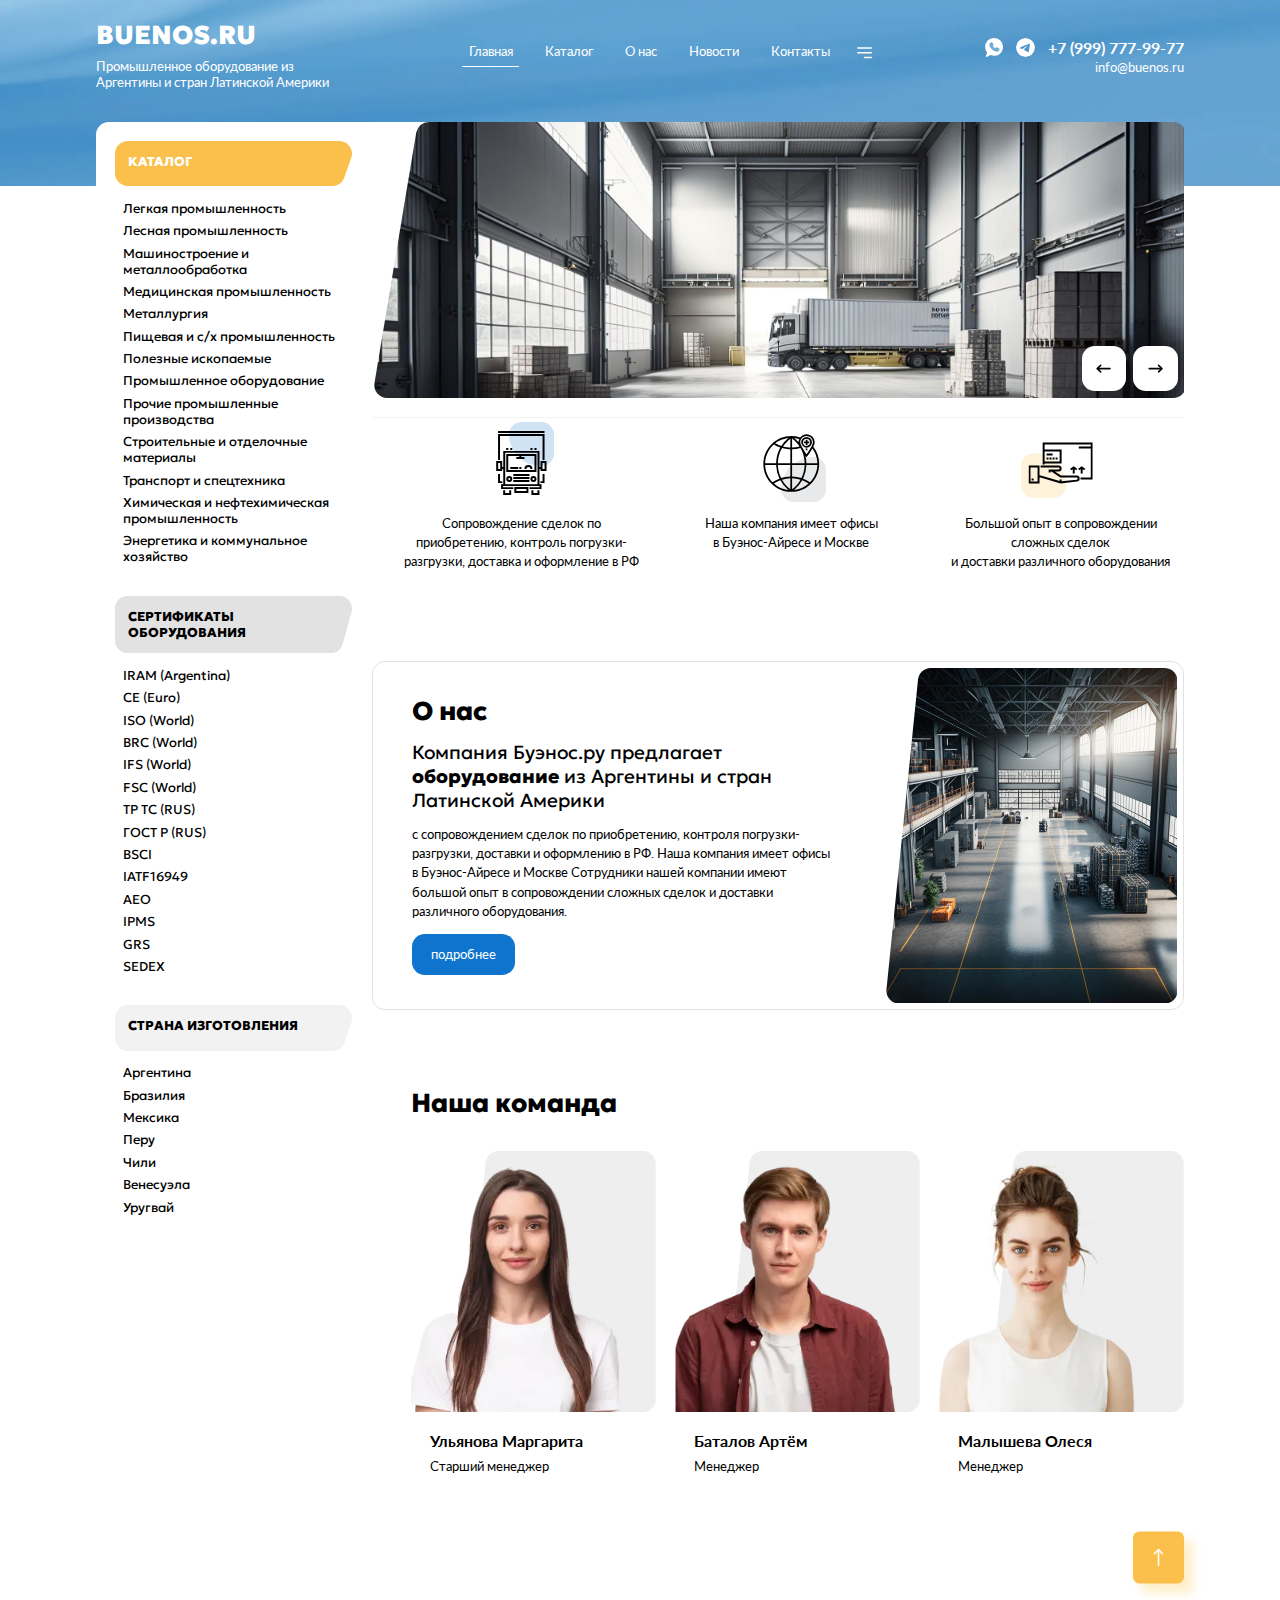
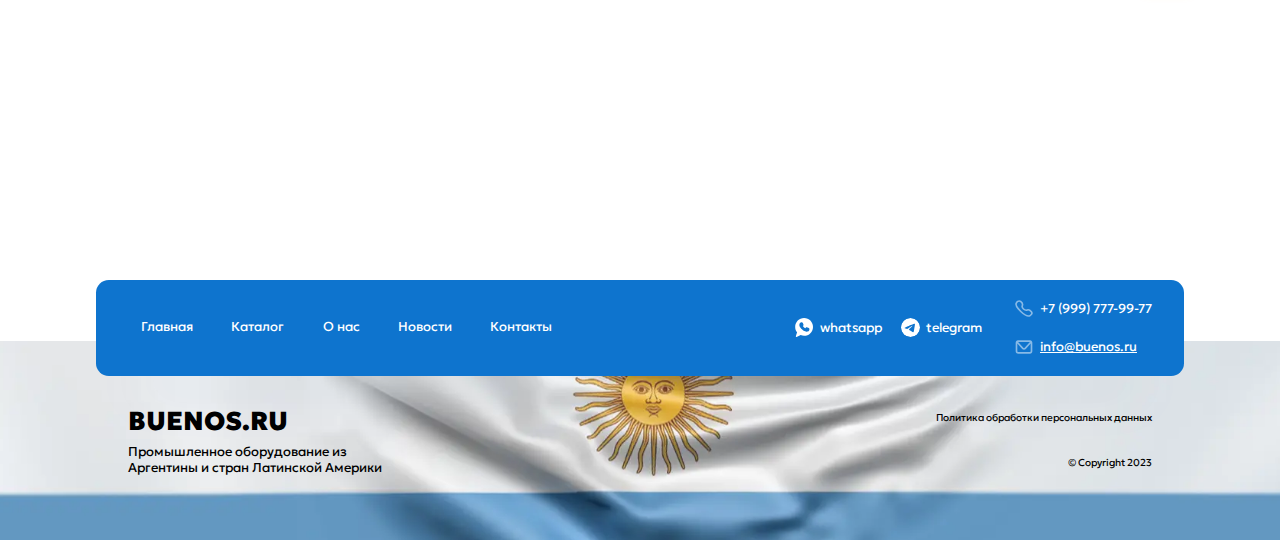
==== index.html @ e22c7f98 "first commit" ====
<!DOCTYPE html> <html lang="ru">

<head>
    <meta charset="UTF-8">
    <meta name="viewport" content="width=device-width, initial-scale=1.0">
    <meta name="description" content="">
    <meta name="keywords" content="">
    <link rel="stylesheet" href="css/libs.min.css">
    <link rel="stylesheet" href="css/style.min.css">
    <script src="https://api-maps.yandex.ru/2.1/?lang=ru_RU&amp;apikey=9133eb49-3a97-4b2d-90be-6b80a97a5036" type="text/javascript"></script>
    <title>Главная</title>
</head>


<body class="m-page">
    <div class="wrapper">
        <header class="header">
            <div class="container">
    <div class="header__inner">
        <div class="header__left">
            <a href="" class="header__logo font2 text32">
                buenos.ru
            </a>
            <div class="header__desc text16">
                Промышленное оборудование из Аргентины и стран Латинской Америки
            </div>
        </div>
        <div class="header__middle">
            <nav class="nav">
    <a href="" class="nav__link _active">Главная</a>
    <a href="" class="nav__link">Каталог</a>
    <a href="" class="nav__link">О нас</a>
    <a href="" class="nav__link">Новости</a>
    <a href="" class="nav__link">Контакты</a>
</nav>

            <button class="burger">
                <svg width="39" height="38" viewBox="0 0 39 38" fill="none" xmlns="http://www.w3.org/2000/svg">
                    <path d="M19.5001 27H27.9001M11.1001 21H27.9001M11.1001 15H27.9001" stroke="white" stroke-width="2" stroke-linecap="round" stroke-linejoin="round"/>
                </svg>
            </button>
        </div>
        <div class="header__right">
            <div class="header-social">
                <a href="" class="header-social__item">
                    <img src="img/whatsapp2.svg" alt="">
                </a>
                <a href="" class="header-social__item">
                    <img src="img/tg.svg" alt="">
                </a>
            </div>
            <div class="header-contacts">
                <a href="tel:+79997779977" class="text20 bold-text">
                    +7 (999) 777-99-77
                </a>
                <a href="mailto:info@buenos.ru" class="text16 lh150">
                    info@buenos.ru
                </a>
            </div>
        </div>
    </div>
</div>

        </header>

        <div class="header-menu">
            <div class="header-menu__wrap">
    <button class="header-menu__close _close-menu">
        <img src="img/close.svg" alt="">
    </button>
    <div class="header-menu__scroll">
        <nav class="nav">
    <a href="" class="nav__link _active">Главная</a>
    <a href="" class="nav__link">Каталог</a>
    <a href="" class="nav__link">О нас</a>
    <a href="" class="nav__link">Новости</a>
    <a href="" class="nav__link">Контакты</a>
</nav>

        <div class="menu font2">
    <div class="menu-group">
        <div class="menu-group__top">
            <span class="text16">Каталог</span>
            <img src="img/rect.svg" alt="">
        </div>
        <div class="menu-group__links">
            <a href="" class="menu-group__link">Легкая промышленность</a>
            <a href="" class="menu-group__link">Лесная промышленность</a>
            <a href="" class="menu-group__link">Машиностроение и металлообработка</a>
            <a href="" class="menu-group__link">Медицинская промышленность</a>
            <a href="" class="menu-group__link">Металлургия</a>
            <a href="" class="menu-group__link">Пищевая и с/х промышленность</a>
            <a href="" class="menu-group__link">Полезные ископаемые</a>
            <a href="" class="menu-group__link">Промышленное оборудование</a>
            <a href="" class="menu-group__link">Прочие промышленные производства</a>
            <a href="" class="menu-group__link">Строительные и отделочные материалы</a>
            <a href="" class="menu-group__link">Транспорт и спецтехника</a>
            <a href="" class="menu-group__link">Химическая и нефтехимическая промышленность</a>
            <a href="" class="menu-group__link">Энергетика и коммунальное хозяйство</a>
        </div>
    </div>
    <div class="menu-group">
        <div class="menu-group__top _gray">
            <span class="text16">Сертификаты оборудования</span>
            <img src="img/rect2.svg" alt="">
        </div>
        <div class="menu-group__links">
            <a href="" class="menu-group__link">IRAM (Argentina)</a>
            <a href="" class="menu-group__link">СЕ (Euro)</a>
            <a href="" class="menu-group__link">ISO (World)</a>
            <a href="" class="menu-group__link">BRC (World)</a>
            <a href="" class="menu-group__link">IFS (World)</a>
            <a href="" class="menu-group__link">FSC (World)</a>
            <a href="" class="menu-group__link">ТР ТС (RUS)</a>
            <a href="" class="menu-group__link">ГОСТ Р (RUS)</a>
            <a href="" class="menu-group__link">BSCI</a>
            <a href="" class="menu-group__link">IATF16949</a>
            <a href="" class="menu-group__link">AEO</a>
            <a href="" class="menu-group__link">IPMS</a>
            <a href="" class="menu-group__link">GRS</a>
            <a href="" class="menu-group__link">SEDEX</a>
        </div>
    </div>
    <div class="menu-group">
        <div class="menu-group__top _gray">
            <span class="text16">Страна изготовления</span>
            <img src="img/rect3.svg" alt="">
        </div>
        <div class="menu-group__links">
            <a href="" class="menu-group__link">Аргентина</a>
            <a href="" class="menu-group__link">Бразилия</a>
            <a href="" class="menu-group__link">Мексика</a>
            <a href="" class="menu-group__link">Перу</a>
            <a href="" class="menu-group__link">Чили</a>
            <a href="" class="menu-group__link">Венесуэла</a>
            <a href="" class="menu-group__link">Уругвай</a>
        </div>
    </div>
</div>

        <div class="menu-contacts">
            <a href="tel:+79997779977" class="text20 bold-text">
                +7 (999) 777-99-77
            </a>
            <div class="header-social">
                <a href="" class="header-social__item">
                    <img src="img/whatsapp3.svg" alt="">
                </a>
                <a href="" class="header-social__item">
                    <img src="img/tg2.svg" alt="">
                </a>
            </div>
            <a href="mailto:info@buenos.ru" class="text16 lh150 primary-text">
                info@buenos.ru
            </a>
        </div>
    </div>
</div>
<div class="header-menu__bg _close-menu"></div>

        </div>
        <main class="content">

            <section class="catalog">
                <div class="container">
                    <div class="catalog__inner">
                        <div class="catalog__sidebar">
                            <div class="menu font2">
    <div class="menu-group">
        <div class="menu-group__top">
            <span class="text16">Каталог</span>
            <img src="img/rect.svg" alt="">
        </div>
        <div class="menu-group__links">
            <a href="" class="menu-group__link">Легкая промышленность</a>
            <a href="" class="menu-group__link">Лесная промышленность</a>
            <a href="" class="menu-group__link">Машиностроение и металлообработка</a>
            <a href="" class="menu-group__link">Медицинская промышленность</a>
            <a href="" class="menu-group__link">Металлургия</a>
            <a href="" class="menu-group__link">Пищевая и с/х промышленность</a>
            <a href="" class="menu-group__link">Полезные ископаемые</a>
            <a href="" class="menu-group__link">Промышленное оборудование</a>
            <a href="" class="menu-group__link">Прочие промышленные производства</a>
            <a href="" class="menu-group__link">Строительные и отделочные материалы</a>
            <a href="" class="menu-group__link">Транспорт и спецтехника</a>
            <a href="" class="menu-group__link">Химическая и нефтехимическая промышленность</a>
            <a href="" class="menu-group__link">Энергетика и коммунальное хозяйство</a>
        </div>
    </div>
    <div class="menu-group">
        <div class="menu-group__top _gray">
            <span class="text16">Сертификаты оборудования</span>
            <img src="img/rect2.svg" alt="">
        </div>
        <div class="menu-group__links">
            <a href="" class="menu-group__link">IRAM (Argentina)</a>
            <a href="" class="menu-group__link">СЕ (Euro)</a>
            <a href="" class="menu-group__link">ISO (World)</a>
            <a href="" class="menu-group__link">BRC (World)</a>
            <a href="" class="menu-group__link">IFS (World)</a>
            <a href="" class="menu-group__link">FSC (World)</a>
            <a href="" class="menu-group__link">ТР ТС (RUS)</a>
            <a href="" class="menu-group__link">ГОСТ Р (RUS)</a>
            <a href="" class="menu-group__link">BSCI</a>
            <a href="" class="menu-group__link">IATF16949</a>
            <a href="" class="menu-group__link">AEO</a>
            <a href="" class="menu-group__link">IPMS</a>
            <a href="" class="menu-group__link">GRS</a>
            <a href="" class="menu-group__link">SEDEX</a>
        </div>
    </div>
    <div class="menu-group">
        <div class="menu-group__top _gray">
            <span class="text16">Страна изготовления</span>
            <img src="img/rect3.svg" alt="">
        </div>
        <div class="menu-group__links">
            <a href="" class="menu-group__link">Аргентина</a>
            <a href="" class="menu-group__link">Бразилия</a>
            <a href="" class="menu-group__link">Мексика</a>
            <a href="" class="menu-group__link">Перу</a>
            <a href="" class="menu-group__link">Чили</a>
            <a href="" class="menu-group__link">Венесуэла</a>
            <a href="" class="menu-group__link">Уругвай</a>
        </div>
    </div>
</div>

                        </div>
                        <div class="catalog__content">
                            <div class="main-slider">
                                <div class="swiper-container">
                                    <div class="swiper-wrapper">
                                        <div class="swiper-slide">
                                            <div class="main-slider__img">
                                                <img src="img/main.png" alt="">
                                            </div>
                                        </div>
                                        <div class="swiper-slide">
                                            <div class="main-slider__img">
                                                <img src="img/main.webp" alt="">
                                            </div>
                                        </div>
                                        <div class="swiper-slide">
                                            <div class="main-slider__img">
                                                <img src="img/main.webp" alt="">
                                            </div>
                                        </div>
                                    </div>
                                </div>
                                <div class="swiper-nav">
                                    <div class="swiper-button swiper-button-prev">
                                        <svg width="24" height="24" viewBox="0 0 24 24" fill="none" xmlns="http://www.w3.org/2000/svg">
                                            <path d="M8.29468 7.99997L3.99994 12L8.29468 16" stroke="black" stroke-width="2" stroke-linecap="round" stroke-linejoin="round"/>
                                            <path d="M20 11.9999H5.93684" stroke="black" stroke-width="2" stroke-linecap="round" stroke-linejoin="round"/>
                                        </svg>
                                    </div>
                                    <div class="swiper-button swiper-button-next">
                                        <svg width="24" height="24" viewBox="0 0 24 24" fill="none" xmlns="http://www.w3.org/2000/svg">
                                            <path d="M15.7053 7.99997L20.0001 12L15.7053 16" stroke="black" stroke-width="2" stroke-linecap="round" stroke-linejoin="round"/>
                                            <path d="M4 11.9999H18.0632" stroke="black" stroke-width="2" stroke-linecap="round" stroke-linejoin="round"/>
                                        </svg>
                                    </div>
                                </div>
                            </div>

                            <div class="advantages">
                                <div class="advantage-card">
    <div class="advantage-card__img">
        <img src="img/advantage-icon.svg" alt="">
        <div class="advantage-card__decor "></div>
    </div>
    <div class="advantage-card__text text16">
        Сопровождение сделок по приобретению, контроль погрузки-разгрузки, доставка и оформление в РФ
    </div>
</div>

                                <div class="advantage-card">
    <div class="advantage-card__img">
        <img src="img/advantage-icon2.svg" alt="">
        <div class="advantage-card__decor _gray"></div>
    </div>
    <div class="advantage-card__text text16">
        Наша компания имеет офисы <br> в Буэнос-Айресе и Москве
    </div>
</div>

                                <div class="advantage-card">
    <div class="advantage-card__img">
        <img src="img/advantage-icon3.svg" alt="">
        <div class="advantage-card__decor _yellow"></div>
    </div>
    <div class="advantage-card__text text16">
        Большой опыт в сопровождении сложных сделок <br> и доставки различного оборудования
    </div>
</div>

                            </div>

                            <div class="about">
                                <div class="about__content">
                                    <div class="about__info">
                                        <div class="text32 extra-bold-text font2">
                                            О нас
                                        </div>
                                        <div class="text24 font2">
                                            Компания Буэнос.ру предлагает <span class="extra-bold-text">оборудование</span> из Аргентины и стран Латинской Америки
                                        </div>
                                        <div class="text16 lh150">
                                            с сопровождением сделок по приобретению, контроля
                                            погрузки-разгрузки, доставки и оформлению в РФ. Наша компания имеет офисы в Буэнос-Айресе и Москве Сотрудники нашей компании имеют большой опыт в сопровождении сложных сделок и доставки различного оборудования.
                                        </div>
                                        <div class="about__nav">
                                            <a href="" class="about__btn m-btn m-btn-primary">
                                                <span>подробнее</span>
                                            </a>
                                        </div>
                                    </div>
                                </div>
                                <div class="about__img">
                                    <img src="img/about.png" alt="">
                                </div>
                            </div>

                            <div class="team">
                                <div class="text32 extra-bold-text font2">
                                    Наша команда
                                </div>
                                <div class="team__grid">
                                    <div class="team-card">
    <div class="team-card__top">
        <div class="team-card__img">
            <img src="img/team.webp" alt="">
        </div>
        <img src="img/rect4.svg" alt="" class="team-card__rect _view1">
        <img src="img/rect5.svg" alt="" class="team-card__rect _view2">
        <img src="img/rect6.svg" alt="" class="team-card__rect _view3">
    </div>
    <div class="team-card__content">
        <div class="text20 bold-text">Ульянова Маргарита</div>
        <div class="text16 dark-text">Старший менеджер</div>
    </div>
</div>

                                    <div class="team-card">
    <div class="team-card__top">
        <div class="team-card__img">
            <img src="img/team2.webp" alt="">
        </div>
        <img src="img/rect4.svg" alt="" class="team-card__rect _view1">
        <img src="img/rect5.svg" alt="" class="team-card__rect _view2">
        <img src="img/rect6.svg" alt="" class="team-card__rect _view3">
    </div>
    <div class="team-card__content">
        <div class="text20 bold-text">Баталов Артём</div>
        <div class="text16 dark-text">Менеджер</div>
    </div>
</div>

                                    <div class="team-card">
    <div class="team-card__top">
        <div class="team-card__img">
            <img src="img/team3.webp" alt="">
        </div>
        <img src="img/rect4.svg" alt="" class="team-card__rect _view1">
        <img src="img/rect5.svg" alt="" class="team-card__rect _view2">
        <img src="img/rect6.svg" alt="" class="team-card__rect _view3">
    </div>
    <div class="team-card__content">
        <div class="text20 bold-text">Малышева Олеся</div>
        <div class="text16 dark-text">Менеджер</div>
    </div>
</div>

                                </div>
                            </div>
                        </div>
                    </div>
                </div>
            </section>

        </main>
        <footer class="footer">
            <div id="map" class="map"></div>
<script type="text/javascript">
    ymaps.ready(init);
    let coord = [55.755829, 37.617627]
    let mapPoints = [
        {
            cords: [55.755829, 37.617627]
        },
        {
            cords: [56.263027, 34.334310]
        },
    ]



    function init() {
        let myMap = new ymaps.Map("map", {
            center: coord,
            zoom: 6,
            controls: []
        });

        // myMap.behaviors.disable('scrollZoom');


        mapPoints.forEach(el => {
            let placeMark = new ymaps.Placemark(el.cords, {},
                {
                    iconLayout: 'default#image',
                    iconImageHref: "img/mark.svg",
                    iconImageSize: [32, 40],
                }
            );
            myMap.geoObjects.add(placeMark);
        })





    }
</script>
<div class="footer-bottom">
    <div class="container">
        <div class="footer__inner font2">
            <div class="footer-nav">
                <div class="footer-nav__links">
                    <a href="" class="footer-nav__link">Главная</a>
                    <a href="" class="footer-nav__link">Каталог</a>
                    <a href="" class="footer-nav__link">О нас</a>
                    <a href="" class="footer-nav__link">Новости</a>
                    <a href="" class="footer-nav__link">Контакты</a>
                </div>
                <div class="footer-nav__right">
                    <div class="social">
                        <a href="" class="social__item">
                            <img src="img/whatsapp.svg" alt="">
                            <span>whatsapp</span>
                        </a>
                        <a href="" class="social__item">
                            <img src="img/tg.svg" alt="">
                            <span>telegram</span>
                        </a>
                    </div>
                    <div class="contacts">
                        <a href="tel:+79997779977" class="contacts__item">
                            <img src="img/phone.svg" alt="">
                            <span>+7 (999) 777-99-77</span>
                        </a>
                        <a href="mailto:info@buenos.ru" class="contacts__item">
                            <img src="img/mail.svg" alt="">
                            <span class="underline-text">info@buenos.ru</span>
                        </a>
                    </div>
                </div>
            </div>
            <button class="scroll-top">
                <img src="img/arrow-top.svg" alt="">
            </button>

            <div class="footer__left">
                <a href="" class="footer__logo font2 text32">
                    buenos.ru
                </a>
                <div class="footer__desc text16 dark-text">
                    Промышленное оборудование из Аргентины и стран Латинской Америки
                </div>
            </div>
            <div class="footer__right dark-text">
                <a href="" class="text12">Политика обработки персональных данных</a>
                <div class="footer__c text12">© Copyright 2023</div>
            </div>
        </div>
    </div>
</div>

        </footer>
    </div>

    <script src="js/libs.min.js"></script>
<script src="js/main.min.js"></script>

</body>

</html>
---- css/libs.min.css ----
@font-face{font-family:'swiper-icons';src:url("data:application/font-woff;charset=utf-8;base64, [base64]//wADZ2x5ZgAAAywAAADMAAAD2MHtryVoZWFkAAABbAAAADAAAAA2E2+eoWhoZWEAAAGcAAAAHwAAACQC9gDzaG10eAAAAigAAAAZAAAArgJkABFsb2NhAAAC0AAAAFoAAABaFQAUGG1heHAAAAG8AAAAHwAAACAAcABAbmFtZQAAA/gAAAE5AAACXvFdBwlwb3N0AAAFNAAAAGIAAACE5s74hXjaY2BkYGAAYpf5Hu/j+W2+MnAzMYDAzaX6QjD6/4//Bxj5GA8AuRwMYGkAPywL13jaY2BkYGA88P8Agx4j+/8fQDYfA1AEBWgDAIB2BOoAeNpjYGRgYNBh4GdgYgABEMnIABJzYNADCQAACWgAsQB42mNgYfzCOIGBlYGB0YcxjYGBwR1Kf2WQZGhhYGBiYGVmgAFGBiQQkOaawtDAoMBQxXjg/wEGPcYDDA4wNUA2CCgwsAAAO4EL6gAAeNpj2M0gyAACqxgGNWBkZ2D4/wMA+xkDdgAAAHjaY2BgYGaAYBkGRgYQiAHyGMF8FgYHIM3DwMHABGQrMOgyWDLEM1T9/w8UBfEMgLzE////P/5//f/V/xv+r4eaAAeMbAxwIUYmIMHEgKYAYjUcsDAwsLKxc3BycfPw8jEQA/[base64]/uznmfPFBNODM2K7MTQ45YEAZqGP81AmGGcF3iPqOop0r1SPTaTbVkfUe4HXj97wYE+yNwWYxwWu4v1ugWHgo3S1XdZEVqWM7ET0cfnLGxWfkgR42o2PvWrDMBSFj/IHLaF0zKjRgdiVMwScNRAoWUoH78Y2icB/yIY09An6AH2Bdu/UB+yxopYshQiEvnvu0dURgDt8QeC8PDw7Fpji3fEA4z/PEJ6YOB5hKh4dj3EvXhxPqH/SKUY3rJ7srZ4FZnh1PMAtPhwP6fl2PMJMPDgeQ4rY8YT6Gzao0eAEA409DuggmTnFnOcSCiEiLMgxCiTI6Cq5DZUd3Qmp10vO0LaLTd2cjN4fOumlc7lUYbSQcZFkutRG7g6JKZKy0RmdLY680CDnEJ+UMkpFFe1RN7nxdVpXrC4aTtnaurOnYercZg2YVmLN/d/gczfEimrE/fs/bOuq29Zmn8tloORaXgZgGa78yO9/cnXm2BpaGvq25Dv9S4E9+5SIc9PqupJKhYFSSl47+Qcr1mYNAAAAeNptw0cKwkAAAMDZJA8Q7OUJvkLsPfZ6zFVERPy8qHh2YER+3i/BP83vIBLLySsoKimrqKqpa2hp6+jq6RsYGhmbmJqZSy0sraxtbO3sHRydnEMU4uR6yx7JJXveP7WrDycAAAAAAAH//wACeNpjYGRgYOABYhkgZgJCZgZNBkYGLQZtIJsFLMYAAAw3ALgAeNolizEKgDAQBCchRbC2sFER0YD6qVQiBCv/H9ezGI6Z5XBAw8CBK/m5iQQVauVbXLnOrMZv2oLdKFa8Pjuru2hJzGabmOSLzNMzvutpB3N42mNgZGBg4GKQYzBhYMxJLMlj4GBgAYow/P/PAJJhLM6sSoWKfWCAAwDAjgbRAAB42mNgYGBkAIIbCZo5IPrmUn0hGA0AO8EFTQAA");font-weight:400;font-style:normal}:root{--swiper-theme-color: #007aff}.swiper{margin-left:auto;margin-right:auto;position:relative;overflow:hidden;list-style:none;padding:0;z-index:1}.swiper-vertical>.swiper-wrapper{flex-direction:column}.swiper-wrapper{position:relative;width:100%;height:100%;z-index:1;display:flex;transition-property:transform;box-sizing:content-box}.swiper-android .swiper-slide,.swiper-wrapper{transform:translate3d(0px, 0, 0)}.swiper-pointer-events{touch-action:pan-y}.swiper-pointer-events.swiper-vertical{touch-action:pan-x}.swiper-slide{flex-shrink:0;width:100%;height:100%;position:relative;transition-property:transform}.swiper-slide-invisible-blank{visibility:hidden}.swiper-autoheight,.swiper-autoheight .swiper-slide{height:auto}.swiper-autoheight .swiper-wrapper{align-items:flex-start;transition-property:transform, height}.swiper-backface-hidden .swiper-slide{transform:translateZ(0);-webkit-backface-visibility:hidden;backface-visibility:hidden}.swiper-3d,.swiper-3d.swiper-css-mode .swiper-wrapper{perspective:1200px}.swiper-3d .swiper-wrapper,.swiper-3d .swiper-slide,.swiper-3d .swiper-slide-shadow,.swiper-3d .swiper-slide-shadow-left,.swiper-3d .swiper-slide-shadow-right,.swiper-3d .swiper-slide-shadow-top,.swiper-3d .swiper-slide-shadow-bottom,.swiper-3d .swiper-cube-shadow{transform-style:preserve-3d}.swiper-3d .swiper-slide-shadow,.swiper-3d .swiper-slide-shadow-left,.swiper-3d .swiper-slide-shadow-right,.swiper-3d .swiper-slide-shadow-top,.swiper-3d .swiper-slide-shadow-bottom{position:absolute;left:0;top:0;width:100%;height:100%;pointer-events:none;z-index:10}.swiper-3d .swiper-slide-shadow{background:rgba(0,0,0,0.15)}.swiper-3d .swiper-slide-shadow-left{background-image:linear-gradient(to left, rgba(0,0,0,0.5), rgba(0,0,0,0))}.swiper-3d .swiper-slide-shadow-right{background-image:linear-gradient(to right, rgba(0,0,0,0.5), rgba(0,0,0,0))}.swiper-3d .swiper-slide-shadow-top{background-image:linear-gradient(to top, rgba(0,0,0,0.5), rgba(0,0,0,0))}.swiper-3d .swiper-slide-shadow-bottom{background-image:linear-gradient(to bottom, rgba(0,0,0,0.5), rgba(0,0,0,0))}.swiper-css-mode>.swiper-wrapper{overflow:auto;scrollbar-width:none;-ms-overflow-style:none}.swiper-css-mode>.swiper-wrapper::-webkit-scrollbar{display:none}.swiper-css-mode>.swiper-wrapper>.swiper-slide{scroll-snap-align:start start}.swiper-horizontal.swiper-css-mode>.swiper-wrapper{scroll-snap-type:x mandatory}.swiper-vertical.swiper-css-mode>.swiper-wrapper{scroll-snap-type:y mandatory}.swiper-centered>.swiper-wrapper::before{content:'';flex-shrink:0;order:9999}.swiper-centered.swiper-horizontal>.swiper-wrapper>.swiper-slide:first-child{margin-inline-start:var(--swiper-centered-offset-before)}.swiper-centered.swiper-horizontal>.swiper-wrapper::before{height:100%;min-height:1px;width:var(--swiper-centered-offset-after)}.swiper-centered.swiper-vertical>.swiper-wrapper>.swiper-slide:first-child{margin-block-start:var(--swiper-centered-offset-before)}.swiper-centered.swiper-vertical>.swiper-wrapper::before{width:100%;min-width:1px;height:var(--swiper-centered-offset-after)}.swiper-centered>.swiper-wrapper>.swiper-slide{scroll-snap-align:center center}.swiper-virtual .swiper-slide{-webkit-backface-visibility:hidden;transform:translateZ(0)}.swiper-virtual.swiper-css-mode .swiper-wrapper::after{content:'';position:absolute;left:0;top:0;pointer-events:none}.swiper-virtual.swiper-css-mode.swiper-horizontal .swiper-wrapper::after{height:1px;width:var(--swiper-virtual-size)}.swiper-virtual.swiper-css-mode.swiper-vertical .swiper-wrapper::after{width:1px;height:var(--swiper-virtual-size)}:root{--swiper-navigation-size: 44px}.swiper-button-prev,.swiper-button-next{position:absolute;top:50%;width:calc(var(--swiper-navigation-size) / 44 * 27);height:var(--swiper-navigation-size);margin-top:calc(0px - (var(--swiper-navigation-size) / 2));z-index:10;cursor:pointer;display:flex;align-items:center;justify-content:center;color:var(--swiper-navigation-color, var(--swiper-theme-color))}.swiper-button-prev.swiper-button-disabled,.swiper-button-next.swiper-button-disabled{opacity:0.35;cursor:auto;pointer-events:none}.swiper-button-prev:after,.swiper-button-next:after{font-family:swiper-icons;font-size:var(--swiper-navigation-size);text-transform:none !important;letter-spacing:0;text-transform:none;font-variant:initial;line-height:1}.swiper-button-prev,.swiper-rtl .swiper-button-next{left:10px;right:auto}.swiper-button-prev:after,.swiper-rtl .swiper-button-next:after{content:'prev'}.swiper-button-next,.swiper-rtl .swiper-button-prev{right:10px;left:auto}.swiper-button-next:after,.swiper-rtl .swiper-button-prev:after{content:'next'}.swiper-button-lock{display:none}.swiper-pagination{position:absolute;text-align:center;transition:300ms opacity;transform:translate3d(0, 0, 0);z-index:10}.swiper-pagination.swiper-pagination-hidden{opacity:0}.swiper-pagination-fraction,.swiper-pagination-custom,.swiper-horizontal>.swiper-pagination-bullets,.swiper-pagination-bullets.swiper-pagination-horizontal{bottom:10px;left:0;width:100%}.swiper-pagination-bullets-dynamic{overflow:hidden;font-size:0}.swiper-pagination-bullets-dynamic .swiper-pagination-bullet{transform:scale(0.33);position:relative}.swiper-pagination-bullets-dynamic .swiper-pagination-bullet-active{transform:scale(1)}.swiper-pagination-bullets-dynamic .swiper-pagination-bullet-active-main{transform:scale(1)}.swiper-pagination-bullets-dynamic .swiper-pagination-bullet-active-prev{transform:scale(0.66)}.swiper-pagination-bullets-dynamic .swiper-pagination-bullet-active-prev-prev{transform:scale(0.33)}.swiper-pagination-bullets-dynamic .swiper-pagination-bullet-active-next{transform:scale(0.66)}.swiper-pagination-bullets-dynamic .swiper-pagination-bullet-active-next-next{transform:scale(0.33)}.swiper-pagination-bullet{width:var(--swiper-pagination-bullet-width, var(--swiper-pagination-bullet-size, 8px));height:var(--swiper-pagination-bullet-height, var(--swiper-pagination-bullet-size, 8px));display:inline-block;border-radius:50%;background:var(--swiper-pagination-bullet-inactive-color, #000);opacity:var(--swiper-pagination-bullet-inactive-opacity, 0.2)}button.swiper-pagination-bullet{border:none;margin:0;padding:0;box-shadow:none;-webkit-appearance:none;appearance:none}.swiper-pagination-clickable .swiper-pagination-bullet{cursor:pointer}.swiper-pagination-bullet:only-child{display:none !important}.swiper-pagination-bullet-active{opacity:var(--swiper-pagination-bullet-opacity, 1);background:var(--swiper-pagination-color, var(--swiper-theme-color))}.swiper-vertical>.swiper-pagination-bullets,.swiper-pagination-vertical.swiper-pagination-bullets{right:10px;top:50%;transform:translate3d(0px, -50%, 0)}.swiper-vertical>.swiper-pagination-bullets .swiper-pagination-bullet,.swiper-pagination-vertical.swiper-pagination-bullets .swiper-pagination-bullet{margin:var(--swiper-pagination-bullet-vertical-gap, 6px) 0;display:block}.swiper-vertical>.swiper-pagination-bullets.swiper-pagination-bullets-dynamic,.swiper-pagination-vertical.swiper-pagination-bullets.swiper-pagination-bullets-dynamic{top:50%;transform:translateY(-50%);width:8px}.swiper-vertical>.swiper-pagination-bullets.swiper-pagination-bullets-dynamic .swiper-pagination-bullet,.swiper-pagination-vertical.swiper-pagination-bullets.swiper-pagination-bullets-dynamic .swiper-pagination-bullet{display:inline-block;transition:200ms transform, 200ms top}.swiper-horizontal>.swiper-pagination-bullets .swiper-pagination-bullet,.swiper-pagination-horizontal.swiper-pagination-bullets .swiper-pagination-bullet{margin:0 var(--swiper-pagination-bullet-horizontal-gap, 4px)}.swiper-horizontal>.swiper-pagination-bullets.swiper-pagination-bullets-dynamic,.swiper-pagination-horizontal.swiper-pagination-bullets.swiper-pagination-bullets-dynamic{left:50%;transform:translateX(-50%);white-space:nowrap}.swiper-horizontal>.swiper-pagination-bullets.swiper-pagination-bullets-dynamic .swiper-pagination-bullet,.swiper-pagination-horizontal.swiper-pagination-bullets.swiper-pagination-bullets-dynamic .swiper-pagination-bullet{transition:200ms transform, 200ms left}.swiper-horizontal.swiper-rtl>.swiper-pagination-bullets-dynamic .swiper-pagination-bullet{transition:200ms transform, 200ms right}.swiper-pagination-progressbar{background:rgba(0,0,0,0.25);position:absolute}.swiper-pagination-progressbar .swiper-pagination-progressbar-fill{background:var(--swiper-pagination-color, var(--swiper-theme-color));position:absolute;left:0;top:0;width:100%;height:100%;transform:scale(0);transform-origin:left top}.swiper-rtl .swiper-pagination-progressbar .swiper-pagination-progressbar-fill{transform-origin:right top}.swiper-horizontal>.swiper-pagination-progressbar,.swiper-pagination-progressbar.swiper-pagination-horizontal,.swiper-vertical>.swiper-pagination-progressbar.swiper-pagination-progressbar-opposite,.swiper-pagination-progressbar.swiper-pagination-vertical.swiper-pagination-progressbar-opposite{width:100%;height:4px;left:0;top:0}.swiper-vertical>.swiper-pagination-progressbar,.swiper-pagination-progressbar.swiper-pagination-vertical,.swiper-horizontal>.swiper-pagination-progressbar.swiper-pagination-progressbar-opposite,.swiper-pagination-progressbar.swiper-pagination-horizontal.swiper-pagination-progressbar-opposite{width:4px;height:100%;left:0;top:0}.swiper-pagination-lock{display:none}.swiper-scrollbar{border-radius:10px;position:relative;-ms-touch-action:none;background:rgba(0,0,0,0.1)}.swiper-horizontal>.swiper-scrollbar{position:absolute;left:1%;bottom:3px;z-index:50;height:5px;width:98%}.swiper-vertical>.swiper-scrollbar{position:absolute;right:3px;top:1%;z-index:50;width:5px;height:98%}.swiper-scrollbar-drag{height:100%;width:100%;position:relative;background:rgba(0,0,0,0.5);border-radius:10px;left:0;top:0}.swiper-scrollbar-cursor-drag{cursor:move}.swiper-scrollbar-lock{display:none}.swiper-zoom-container{width:100%;height:100%;display:flex;justify-content:center;align-items:center;text-align:center}.swiper-zoom-container>img,.swiper-zoom-container>svg,.swiper-zoom-container>canvas{max-width:100%;max-height:100%;object-fit:contain}.swiper-slide-zoomed{cursor:move}.swiper-lazy-preloader{width:42px;height:42px;position:absolute;left:50%;top:50%;margin-left:-21px;margin-top:-21px;z-index:10;transform-origin:50%;box-sizing:border-box;border:4px solid var(--swiper-preloader-color, var(--swiper-theme-color));border-radius:50%;border-top-color:transparent}.swiper-slide-visible .swiper-lazy-preloader{animation:swiper-preloader-spin 1s infinite linear}.swiper-lazy-preloader-white{--swiper-preloader-color: #fff}.swiper-lazy-preloader-black{--swiper-preloader-color: #000}@keyframes swiper-preloader-spin{0%{transform:rotate(0deg)}100%{transform:rotate(360deg)}}.swiper .swiper-notification{position:absolute;left:0;top:0;pointer-events:none;opacity:0;z-index:-1000}.swiper-free-mode>.swiper-wrapper{transition-timing-function:ease-out;margin:0 auto}.swiper-grid>.swiper-wrapper{flex-wrap:wrap}.swiper-grid-column>.swiper-wrapper{flex-wrap:wrap;flex-direction:column}.swiper-fade.swiper-free-mode .swiper-slide{transition-timing-function:ease-out}.swiper-fade .swiper-slide{pointer-events:none;transition-property:opacity}.swiper-fade .swiper-slide .swiper-slide{pointer-events:none}.swiper-fade .swiper-slide-active,.swiper-fade .swiper-slide-active .swiper-slide-active{pointer-events:auto}.swiper-cube{overflow:visible}.swiper-cube .swiper-slide{pointer-events:none;-webkit-backface-visibility:hidden;backface-visibility:hidden;z-index:1;visibility:hidden;transform-origin:0 0;width:100%;height:100%}.swiper-cube .swiper-slide .swiper-slide{pointer-events:none}.swiper-cube.swiper-rtl .swiper-slide{transform-origin:100% 0}.swiper-cube .swiper-slide-active,.swiper-cube .swiper-slide-active .swiper-slide-active{pointer-events:auto}.swiper-cube .swiper-slide-active,.swiper-cube .swiper-slide-next,.swiper-cube .swiper-slide-prev,.swiper-cube .swiper-slide-next+.swiper-slide{pointer-events:auto;visibility:visible}.swiper-cube .swiper-slide-shadow-top,.swiper-cube .swiper-slide-shadow-bottom,.swiper-cube .swiper-slide-shadow-left,.swiper-cube .swiper-slide-shadow-right{z-index:0;-webkit-backface-visibility:hidden;backface-visibility:hidden}.swiper-cube .swiper-cube-shadow{position:absolute;left:0;bottom:0px;width:100%;height:100%;opacity:0.6;z-index:0}.swiper-cube .swiper-cube-shadow:before{content:'';background:#000;position:absolute;left:0;top:0;bottom:0;right:0;filter:blur(50px)}.swiper-flip{overflow:visible}.swiper-flip .swiper-slide{pointer-events:none;-webkit-backface-visibility:hidden;backface-visibility:hidden;z-index:1}.swiper-flip .swiper-slide .swiper-slide{pointer-events:none}.swiper-flip .swiper-slide-active,.swiper-flip .swiper-slide-active .swiper-slide-active{pointer-events:auto}.swiper-flip .swiper-slide-shadow-top,.swiper-flip .swiper-slide-shadow-bottom,.swiper-flip .swiper-slide-shadow-left,.swiper-flip .swiper-slide-shadow-right{z-index:0;-webkit-backface-visibility:hidden;backface-visibility:hidden}.swiper-creative .swiper-slide{-webkit-backface-visibility:hidden;backface-visibility:hidden;overflow:hidden;transition-property:transform, opacity, height}.swiper-cards{overflow:visible}.swiper-cards .swiper-slide{transform-origin:center bottom;-webkit-backface-visibility:hidden;backface-visibility:hidden;overflow:hidden}

.carousel{position:relative;box-sizing:border-box}.carousel *,.carousel *:before,.carousel *:after{box-sizing:inherit}.carousel.is-draggable{cursor:move;cursor:grab}.carousel.is-dragging{cursor:move;cursor:grabbing}.carousel__viewport{position:relative;overflow:hidden;max-width:100%;max-height:100%}.carousel__track{display:flex}.carousel__slide{flex:0 0 auto;width:var(--carousel-slide-width, 60%);max-width:100%;padding:1rem;position:relative;overflow-x:hidden;overflow-y:auto;overscroll-behavior:contain}.has-dots{margin-bottom:calc(0.5rem + 22px)}.carousel__dots{margin:0 auto;padding:0;position:absolute;top:calc(100% + 0.5rem);left:0;right:0;display:flex;justify-content:center;list-style:none;user-select:none}.carousel__dots .carousel__dot{margin:0;padding:0;display:block;position:relative;width:22px;height:22px;cursor:pointer}.carousel__dots .carousel__dot:after{content:"";width:8px;height:8px;border-radius:50%;position:absolute;top:50%;left:50%;transform:translate(-50%, -50%);background-color:currentColor;opacity:.25;transition:opacity .15s ease-in-out}.carousel__dots .carousel__dot.is-selected:after{opacity:1}.carousel__button{width:var(--carousel-button-width, 48px);height:var(--carousel-button-height, 48px);padding:0;border:0;display:flex;justify-content:center;align-items:center;pointer-events:all;cursor:pointer;color:var(--carousel-button-color, currentColor);background:var(--carousel-button-bg, transparent);border-radius:var(--carousel-button-border-radius, 50%);box-shadow:var(--carousel-button-shadow, none);transition:opacity .15s ease}.carousel__button.is-prev,.carousel__button.is-next{position:absolute;top:50%;transform:translateY(-50%)}.carousel__button.is-prev{left:10px}.carousel__button.is-next{right:10px}.carousel__button[disabled]{cursor:default;opacity:.3}.carousel__button svg{width:var(--carousel-button-svg-width, 50%);height:var(--carousel-button-svg-height, 50%);fill:none;stroke:currentColor;stroke-width:var(--carousel-button-svg-stroke-width, 1.5);stroke-linejoin:bevel;stroke-linecap:round;filter:var(--carousel-button-svg-filter, none);pointer-events:none}html.with-fancybox{scroll-behavior:auto}body.compensate-for-scrollbar{overflow:hidden !important;touch-action:none}.fancybox__container{position:fixed;top:0;left:0;bottom:0;right:0;direction:ltr;margin:0;padding:env(safe-area-inset-top, 0px) env(safe-area-inset-right, 0px) env(safe-area-inset-bottom, 0px) env(safe-area-inset-left, 0px);box-sizing:border-box;display:flex;flex-direction:column;color:var(--fancybox-color, #fff);-webkit-tap-highlight-color:rgba(0,0,0,0);overflow:hidden;z-index:1050;outline:none;transform-origin:top left;--carousel-button-width: 48px;--carousel-button-height: 48px;--carousel-button-svg-width: 24px;--carousel-button-svg-height: 24px;--carousel-button-svg-stroke-width: 2.5;--carousel-button-svg-filter: drop-shadow(1px 1px 1px rgba(0, 0, 0, 0.4))}.fancybox__container *,.fancybox__container *::before,.fancybox__container *::after{box-sizing:inherit}.fancybox__container :focus{outline:none}body:not(.is-using-mouse) .fancybox__container :focus{box-shadow:0 0 0 1px #fff,0 0 0 2px var(--fancybox-accent-color, rgba(1,210,232,0.94))}@media all and (min-width: 1024px){.fancybox__container{--carousel-button-width:48px;--carousel-button-height:48px;--carousel-button-svg-width:27px;--carousel-button-svg-height:27px}}.fancybox__backdrop{position:absolute;top:0;right:0;bottom:0;left:0;z-index:-1;background:var(--fancybox-bg, rgba(24,24,27,0.92))}.fancybox__carousel{position:relative;flex:1 1 auto;min-height:0;height:100%;z-index:10}.fancybox__carousel.has-dots{margin-bottom:calc(0.5rem + 22px)}.fancybox__viewport{position:relative;width:100%;height:100%;overflow:visible;cursor:default}.fancybox__track{display:flex;height:100%}.fancybox__slide{flex:0 0 auto;width:100%;max-width:100%;margin:0;padding:48px 8px 8px 8px;position:relative;overscroll-behavior:contain;display:flex;flex-direction:column;outline:0;overflow:auto;--carousel-button-width: 36px;--carousel-button-height: 36px;--carousel-button-svg-width: 22px;--carousel-button-svg-height: 22px}.fancybox__slide::before,.fancybox__slide::after{content:"";flex:0 0 0;margin:auto}@media all and (min-width: 1024px){.fancybox__slide{padding:64px 100px}}.fancybox__content{margin:0 env(safe-area-inset-right, 0px) 0 env(safe-area-inset-left, 0px);padding:36px;color:var(--fancybox-content-color, #374151);background:var(--fancybox-content-bg, #fff);position:relative;align-self:center;display:flex;flex-direction:column;z-index:20}.fancybox__content :focus:not(.carousel__button.is-close){outline:thin dotted;box-shadow:none}.fancybox__caption{align-self:center;max-width:100%;margin:0;padding:1rem 0 0 0;line-height:1.375;color:var(--fancybox-color, currentColor);visibility:visible;cursor:auto;flex-shrink:0;overflow-wrap:anywhere}.is-loading .fancybox__caption{visibility:hidden}.fancybox__container>.carousel__dots{top:100%;color:var(--fancybox-color, #fff)}.fancybox__nav .carousel__button{z-index:40}.fancybox__nav .carousel__button.is-next{right:8px}@media all and (min-width: 1024px){.fancybox__nav .carousel__button.is-next{right:40px}}.fancybox__nav .carousel__button.is-prev{left:8px}@media all and (min-width: 1024px){.fancybox__nav .carousel__button.is-prev{left:40px}}.carousel__button.is-close{position:absolute;top:8px;right:8px;top:calc(env(safe-area-inset-top, 0px) + 8px);right:calc(env(safe-area-inset-right, 0px) + 8px);z-index:40}@media all and (min-width: 1024px){.carousel__button.is-close{right:40px}}.fancybox__content>.carousel__button.is-close{position:absolute;top:-40px;right:0;color:var(--fancybox-color, #fff)}.fancybox__no-click,.fancybox__no-click button{pointer-events:none}.fancybox__spinner{position:absolute;top:50%;left:50%;transform:translate(-50%, -50%);width:50px;height:50px;color:var(--fancybox-color, currentColor)}.fancybox__slide .fancybox__spinner{cursor:pointer;z-index:1053}.fancybox__spinner svg{animation:fancybox-rotate 2s linear infinite;transform-origin:center center;position:absolute;top:0;right:0;bottom:0;left:0;margin:auto;width:100%;height:100%}.fancybox__spinner svg circle{fill:none;stroke-width:2.75;stroke-miterlimit:10;stroke-dasharray:1,200;stroke-dashoffset:0;animation:fancybox-dash 1.5s ease-in-out infinite;stroke-linecap:round;stroke:currentColor}@keyframes fancybox-rotate{100%{transform:rotate(360deg)}}@keyframes fancybox-dash{0%{stroke-dasharray:1,200;stroke-dashoffset:0}50%{stroke-dasharray:89,200;stroke-dashoffset:-35px}100%{stroke-dasharray:89,200;stroke-dashoffset:-124px}}.fancybox__backdrop,.fancybox__caption,.fancybox__nav,.carousel__dots,.carousel__button.is-close{opacity:var(--fancybox-opacity, 1)}.fancybox__container.is-animated[aria-hidden=false] .fancybox__backdrop,.fancybox__container.is-animated[aria-hidden=false] .fancybox__caption,.fancybox__container.is-animated[aria-hidden=false] .fancybox__nav,.fancybox__container.is-animated[aria-hidden=false] .carousel__dots,.fancybox__container.is-animated[aria-hidden=false] .carousel__button.is-close{animation:.15s ease backwards fancybox-fadeIn}.fancybox__container.is-animated.is-closing .fancybox__backdrop,.fancybox__container.is-animated.is-closing .fancybox__caption,.fancybox__container.is-animated.is-closing .fancybox__nav,.fancybox__container.is-animated.is-closing .carousel__dots,.fancybox__container.is-animated.is-closing .carousel__button.is-close{animation:.15s ease both fancybox-fadeOut}.fancybox-fadeIn{animation:.15s ease both fancybox-fadeIn}.fancybox-fadeOut{animation:.1s ease both fancybox-fadeOut}.fancybox-zoomInUp{animation:.2s ease both fancybox-zoomInUp}.fancybox-zoomOutDown{animation:.15s ease both fancybox-zoomOutDown}.fancybox-throwOutUp{animation:.15s ease both fancybox-throwOutUp}.fancybox-throwOutDown{animation:.15s ease both fancybox-throwOutDown}@keyframes fancybox-fadeIn{from{opacity:0}to{opacity:1}}@keyframes fancybox-fadeOut{to{opacity:0}}@keyframes fancybox-zoomInUp{from{transform:scale(0.97) translate3d(0, 16px, 0);opacity:0}to{transform:scale(1) translate3d(0, 0, 0);opacity:1}}@keyframes fancybox-zoomOutDown{to{transform:scale(0.97) translate3d(0, 16px, 0);opacity:0}}@keyframes fancybox-throwOutUp{to{transform:translate3d(0, -30%, 0);opacity:0}}@keyframes fancybox-throwOutDown{to{transform:translate3d(0, 30%, 0);opacity:0}}.fancybox__carousel .carousel__slide{scrollbar-width:thin;scrollbar-color:#ccc rgba(255,255,255,0.1)}.fancybox__carousel .carousel__slide::-webkit-scrollbar{width:8px;height:8px}.fancybox__carousel .carousel__slide::-webkit-scrollbar-track{background-color:rgba(255,255,255,0.1)}.fancybox__carousel .carousel__slide::-webkit-scrollbar-thumb{background-color:#ccc;border-radius:2px;box-shadow:inset 0 0 4px rgba(0,0,0,0.2)}.fancybox__carousel.is-draggable .fancybox__slide,.fancybox__carousel.is-draggable .fancybox__slide .fancybox__content{cursor:move;cursor:grab}.fancybox__carousel.is-dragging .fancybox__slide,.fancybox__carousel.is-dragging .fancybox__slide .fancybox__content{cursor:move;cursor:grabbing}.fancybox__carousel .fancybox__slide .fancybox__content{cursor:auto}.fancybox__carousel .fancybox__slide.can-zoom_in .fancybox__content{cursor:zoom-in}.fancybox__carousel .fancybox__slide.can-zoom_out .fancybox__content{cursor:zoom-out}.fancybox__carousel .fancybox__slide.is-draggable .fancybox__content{cursor:move;cursor:grab}.fancybox__carousel .fancybox__slide.is-dragging .fancybox__content{cursor:move;cursor:grabbing}.fancybox__image{transform-origin:0 0;user-select:none;transition:none}.has-image .fancybox__content{padding:0;background:rgba(0,0,0,0);min-height:1px}.is-closing .has-image .fancybox__content{overflow:visible}.has-image[data-image-fit=contain]{overflow:visible;touch-action:none}.has-image[data-image-fit=contain] .fancybox__content{flex-direction:row;flex-wrap:wrap}.has-image[data-image-fit=contain] .fancybox__image{max-width:100%;max-height:100%;object-fit:contain}.has-image[data-image-fit=contain-w]{overflow-x:hidden;overflow-y:auto}.has-image[data-image-fit=contain-w] .fancybox__content{min-height:auto}.has-image[data-image-fit=contain-w] .fancybox__image{max-width:100%;height:auto}.has-image[data-image-fit=cover]{overflow:visible;touch-action:none}.has-image[data-image-fit=cover] .fancybox__content{width:100%;height:100%}.has-image[data-image-fit=cover] .fancybox__image{width:100%;height:100%;object-fit:cover}.fancybox__carousel .fancybox__slide.has-iframe .fancybox__content,.fancybox__carousel .fancybox__slide.has-map .fancybox__content,.fancybox__carousel .fancybox__slide.has-pdf .fancybox__content,.fancybox__carousel .fancybox__slide.has-video .fancybox__content,.fancybox__carousel .fancybox__slide.has-html5video .fancybox__content{max-width:100%;flex-shrink:1;min-height:1px;overflow:visible}.fancybox__carousel .fancybox__slide.has-iframe .fancybox__content,.fancybox__carousel .fancybox__slide.has-map .fancybox__content,.fancybox__carousel .fancybox__slide.has-pdf .fancybox__content{width:100%;height:80%}.fancybox__carousel .fancybox__slide.has-video .fancybox__content,.fancybox__carousel .fancybox__slide.has-html5video .fancybox__content{width:960px;height:540px;max-width:100%;max-height:100%}.fancybox__carousel .fancybox__slide.has-map .fancybox__content,.fancybox__carousel .fancybox__slide.has-pdf .fancybox__content,.fancybox__carousel .fancybox__slide.has-video .fancybox__content,.fancybox__carousel .fancybox__slide.has-html5video .fancybox__content{padding:0;background:rgba(24,24,27,0.9);color:#fff}.fancybox__carousel .fancybox__slide.has-map .fancybox__content{background:#e5e3df}.fancybox__html5video,.fancybox__iframe{border:0;display:block;height:100%;width:100%;background:rgba(0,0,0,0)}.fancybox-placeholder{position:absolute;width:1px;height:1px;padding:0;margin:-1px;overflow:hidden;clip:rect(0, 0, 0, 0);white-space:nowrap;border-width:0}.fancybox__thumbs{flex:0 0 auto;position:relative;padding:0px 3px;opacity:var(--fancybox-opacity, 1)}.fancybox__container.is-animated[aria-hidden=false] .fancybox__thumbs{animation:.15s ease-in backwards fancybox-fadeIn}.fancybox__container.is-animated.is-closing .fancybox__thumbs{opacity:0}.fancybox__thumbs .carousel__slide{flex:0 0 auto;width:var(--fancybox-thumbs-width, 96px);margin:0;padding:8px 3px;box-sizing:content-box;display:flex;align-items:center;justify-content:center;overflow:visible;cursor:pointer}.fancybox__thumbs .carousel__slide .fancybox__thumb::after{content:"";position:absolute;top:0;left:0;right:0;bottom:0;border-width:5px;border-style:solid;border-color:var(--fancybox-accent-color, rgba(34,213,233,0.96));opacity:0;transition:opacity .15s ease;border-radius:var(--fancybox-thumbs-border-radius, 4px)}.fancybox__thumbs .carousel__slide.is-nav-selected .fancybox__thumb::after{opacity:.92}.fancybox__thumbs .carousel__slide>*{pointer-events:none;user-select:none}.fancybox__thumb{position:relative;width:100%;padding-top:calc(100%/(var(--fancybox-thumbs-ratio, 1.5)));background-size:cover;background-position:center center;background-color:rgba(255,255,255,0.1);background-repeat:no-repeat;border-radius:var(--fancybox-thumbs-border-radius, 4px)}.fancybox__toolbar{position:absolute;top:0;right:0;left:0;z-index:20;background:linear-gradient(to top, rgba(0,0,0,0) 0%, rgba(0,0,0,0.006) 8.1%, rgba(0,0,0,0.021) 15.5%, rgba(0,0,0,0.046) 22.5%, rgba(0,0,0,0.077) 29%, rgba(0,0,0,0.114) 35.3%, rgba(0,0,0,0.155) 41.2%, rgba(0,0,0,0.198) 47.1%, rgba(0,0,0,0.242) 52.9%, rgba(0,0,0,0.285) 58.8%, rgba(0,0,0,0.326) 64.7%, rgba(0,0,0,0.363) 71%, rgba(0,0,0,0.394) 77.5%, rgba(0,0,0,0.419) 84.5%, rgba(0,0,0,0.434) 91.9%, rgba(0,0,0,0.44) 100%);padding:0;touch-action:none;display:flex;justify-content:space-between;--carousel-button-svg-width: 20px;--carousel-button-svg-height: 20px;opacity:var(--fancybox-opacity, 1);text-shadow:var(--fancybox-toolbar-text-shadow, 1px 1px 1px rgba(0,0,0,0.4))}@media all and (min-width: 1024px){.fancybox__toolbar{padding:8px}}.fancybox__container.is-animated[aria-hidden=false] .fancybox__toolbar{animation:.15s ease-in backwards fancybox-fadeIn}.fancybox__container.is-animated.is-closing .fancybox__toolbar{opacity:0}.fancybox__toolbar__items{display:flex}.fancybox__toolbar__items--left{margin-right:auto}.fancybox__toolbar__items--center{position:absolute;left:50%;transform:translateX(-50%)}.fancybox__toolbar__items--right{margin-left:auto}@media (max-width: 640px){.fancybox__toolbar__items--center:not(:last-child){display:none}}.fancybox__counter{min-width:72px;padding:0 10px;line-height:var(--carousel-button-height, 48px);text-align:center;font-size:17px;font-variant-numeric:tabular-nums;-webkit-font-smoothing:subpixel-antialiased}.fancybox__progress{background:var(--fancybox-accent-color, rgba(34,213,233,0.96));height:3px;left:0;position:absolute;right:0;top:0;transform:scaleX(0);transform-origin:0;transition-property:transform;transition-timing-function:linear;z-index:30;user-select:none}.fancybox__container:fullscreen::backdrop{opacity:0}.fancybox__button--fullscreen g:nth-child(2){display:none}.fancybox__container:fullscreen .fancybox__button--fullscreen g:nth-child(1){display:none}.fancybox__container:fullscreen .fancybox__button--fullscreen g:nth-child(2){display:block}.fancybox__button--slideshow g:nth-child(2){display:none}.fancybox__container.has-slideshow .fancybox__button--slideshow g:nth-child(1){display:none}.fancybox__container.has-slideshow .fancybox__button--slideshow g:nth-child(2){display:block}

/*# sourceMappingURL=../sourcemaps/libs.min.css.map */
---- css/style.min.css ----
@font-face{font-family:Geologica;src:url(../fonts/Geologica-Light.ttf) format("ttf"),url(../fonts/Geologica-Light.woff) format("woff");font-weight:300;font-style:normal;font-display:swap}@font-face{font-family:Geologica;src:url(../fonts/Geologica-Regular.ttf) format("ttf"),url(../fonts/Geologica-Regular.woff) format("woff");font-weight:400;font-style:normal;font-display:swap}@font-face{font-family:Geologica;src:url(../fonts/Geologica-SemiBold.ttf) format("ttf"),url(../fonts/Geologica-SemiBold.woff) format("woff");font-weight:600;font-style:normal;font-display:swap}@font-face{font-family:Geologica;src:url(../fonts/Geologica-ExtraBold.ttf) format("ttf"),url(../fonts/Geologica-ExtraBold.woff) format("woff");font-weight:800;font-style:normal;font-display:swap}@font-face{font-family:Geologica;src:url(../fonts/Geologica-Black.ttf) format("ttf"),url(../fonts/Geologica-Black.woff) format("woff");font-weight:900;font-style:normal;font-display:swap}@font-face{font-family:Lato;src:url(../fonts/Lato-Regular.ttf) format("ttf"),url(../fonts/Lato-Regular.woff) format("woff");font-weight:400;font-style:normal;font-display:swap}@font-face{font-family:Lato;src:url(../fonts/Lato-Bold.ttf) format("ttf"),url(../fonts/Lato-Bold.woff) format("woff");font-weight:700;font-style:normal;font-display:swap}@font-face{font-family:Lato;src:url(../fonts/Lato-Black.ttf) format("ttf"),url(../fonts/Lato-Black.woff) format("woff");font-weight:800;font-style:normal;font-display:swap}*,::after,::before{margin:0;padding:0;-webkit-box-sizing:border-box;box-sizing:border-box;-webkit-font-smoothing:antialiased!important;-webkit-tap-highlight-color:transparent;outline:0!important}h1,h2,h3,h4,h5,h6{font-weight:400}a,body,div,form,h1,h2,h3,h4,h5,li,p,ul{margin:0;padding:0;border:0;text-decoration:none;line-height:1}button,input,textarea{outline:0!important;-webkit-transition:.125s;-o-transition:.125s;transition:.125s;font-family:inherit}input:active,input[type=checkbox]:focus,input[type=file]:focus,input[type=radio]:focus,input[type=text]:focus{outline:0!important}::-webkit-input-placeholder{color:#222}::-moz-placeholder{color:#222}:-moz-placeholder{color:#222}:-ms-input-placeholder{color:#222}input::-webkit-inner-spin-button,input::-webkit-outer-spin-button{-webkit-appearance:none;margin:0}input[type=number]{-moz-appearance:textfield}html{height:100%;scroll-behavior:smooth;width:100%}svg{-ms-flex-negative:0;flex-shrink:0}path,svg{-webkit-transition:.125s;-o-transition:.125s;transition:.125s}a{color:inherit;text-decoration:none;-webkit-transition:125ms;-o-transition:125ms;transition:125ms}a:focus,a:hover{text-decoration:none!important}li,ul{margin:0;padding:0;list-style:none}i{line-height:100%}fieldset{min-width:0;padding:0;margin:0;border:0}button{cursor:pointer;border:none;outline:0;-webkit-box-sizing:border-box;box-sizing:border-box;-webkit-transition:125ms;-o-transition:125ms;transition:125ms;background-color:inherit;font-size:1em}.swiper-button-next,.swiper-button-prev{z-index:2}.swiper-button-next::after,.swiper-button-prev::after{display:none}html.fixed-body{overflow-y:hidden}.wrapper{min-height:100vh;display:-webkit-box;display:-ms-flexbox;display:flex;-webkit-box-orient:vertical;-webkit-box-direction:normal;-ms-flex-direction:column;flex-direction:column;-ms-flex-negative:0;flex-shrink:0}.content{-webkit-box-flex:1;-ms-flex-positive:1;flex-grow:1;display:-webkit-box;display:-ms-flexbox;display:flex;-webkit-box-orient:vertical;-webkit-box-direction:normal;-ms-flex-direction:column;flex-direction:column;width:100%}.m-page{width:calc(100vw - (100vw - 100%));overflow-x:hidden;font-family:Lato,sans-serif;font-weight:400;color:#000;font-size:calc(1600px * (16 / 1600))}@media screen and (max-width:1600px){.m-page{font-size:calc(100vw * (16 / 1600))}}.m-page.fixed-body,.m-page.fixed-body2{overflow-y:hidden}.container{max-width:1600px;width:100%;margin:0 auto;padding:0 7.5em}a:hover{color:#0e74ce}@media screen and (max-width:992px){.m-page{font-size:calc(100vw * (16 / 768))}.container{padding:0 .5em}}@media screen and (max-width:576px){.m-page{font-size:calc(100vw * (16 / 360))}}.text32{font-size:2em;line-height:125%}.text24{font-size:1.5em;line-height:125%}.text h3,.text20{font-size:1.25em;line-height:130%}.text p,.text16{font-size:1em;line-height:125%}.text12{font-size:.75em;line-height:125%}.lh150{line-height:150%}.extra-bold-text{font-weight:800}.bold-text{font-weight:700}.semi-bold-text{font-weight:600}.font2{font-family:Geologica,sans-serif}.primary-text{color:#0e74ce}.dark-text2{color:#172c3e}.underline-text{text-decoration:underline}@media screen and (max-width:576px){.text32{font-size:1.5em}}.m-btn{display:-webkit-box;display:-ms-flexbox;display:flex;-webkit-box-align:center;-ms-flex-align:center;align-items:center;-webkit-box-pack:center;-ms-flex-pack:center;justify-content:center;-webkit-transition:.225s ease-out;-o-transition:.225s ease-out;transition:.225s ease-out;padding:0 1.5em;height:3.25em;border-radius:1em}.m-btn:focus{-webkit-box-shadow:none;box-shadow:none}.m-btn span{font-size:1em;line-height:120%}.m-btn-primary{background-color:#0e74ce;color:#fff}.m-btn-primary:hover{background-color:#0b599e;color:#fff}.m-btn-gray-outline{color:#0e74ce;border:1px solid #e2e2e2}.m-btn-gray-outline:hover{border-color:#0b599e;background-color:#0b599e;color:#fff}.fg{position:relative;margin:0}.fg input,.fg textarea{border:1px solid #f9f9f9;border-radius:.5em;background:#f9f9f9;padding:0 1em;height:4em;width:100%;font-size:1em;line-height:150%;color:#000}.fg input::-webkit-input-placeholder,.fg textarea::-webkit-input-placeholder{color:#838383}.fg input::-moz-placeholder,.fg textarea::-moz-placeholder{color:#838383}.fg input:-ms-input-placeholder,.fg textarea:-ms-input-placeholder{color:#838383}.fg input::-ms-input-placeholder,.fg textarea::-ms-input-placeholder{color:#838383}.fg input::placeholder,.fg textarea::placeholder{color:#838383}.fg input:focus,.fg textarea:focus{border-color:#0e74ce}.fg textarea{padding:1em;height:10em;resize:none}.m-check,.m-switch{position:relative}.m-check input,.m-switch input{position:absolute;opacity:0;width:100%;height:100%;left:0;top:0;z-index:2;cursor:pointer}.m-check label{padding:0 0 0 2.5em;position:relative;min-height:1.5em;cursor:pointer;display:block;font-size:1em;line-height:150%;color:#172c3e}.m-check label:before{content:'';position:absolute;z-index:1;background-color:#fff;width:1.5em;height:1.5em;left:0;top:0;-webkit-transition:.1s;-o-transition:.1s;transition:.1s;border:1px solid #e2e2e2;border-radius:.5em;background-size:.625em auto;background-repeat:no-repeat;background-position:center}.m-check input:checked+label{color:#0e74ce}.m-check input:checked+label:before{background-image:url(../img/check.svg);border-color:#0e74ce}.breadcrumbs{padding:1.5em 2em;border-radius:1rem;border:1px solid #e2e2e2;background:#fff;-webkit-box-shadow:12px 9px 28px -11px rgba(61,109,151,.21);box-shadow:12px 9px 28px -11px rgba(61,109,151,.21);position:relative;z-index:2}.breadcrumbs__items{margin-bottom:1em}.breadcrumbs__item{font-size:1em;line-height:150%;position:relative;font-weight:400;display:inline;color:#172c3e}.breadcrumbs__item:not(:last-child){margin-right:1em;padding-right:1.5em}.breadcrumbs__item:not(:last-child):after{content:'';position:absolute;z-index:1;width:1em;height:1em;background-image:url(../img/bread-arrow.svg);background-size:100% auto;background-repeat:no-repeat;background-position:center;top:.125em;right:0;margin-left:.5em}.breadcrumbs .text32{text-transform:uppercase}@media screen and (max-width:992px){.breadcrumbs{padding:1em 1.5em}.breadcrumbs__items{margin-bottom:.5em}.breadcrumbs .text32{font-size:1.5em}}@media screen and (max-width:576px){.breadcrumbs{padding:.5em 1.5em}.breadcrumbs__item:not(:last-child){margin-right:.25em;padding-right:1em}.breadcrumbs .text32{font-size:1.25em}}.modal-backdrop.show{opacity:.7}.header{padding:1.5em 0 7.5em;background-image:url(../img/header-bg.webp);background-size:cover;background-position:center;color:#fff}.header__inner{position:relative;display:-webkit-box;display:-ms-flexbox;display:flex;-webkit-box-pack:justify;-ms-flex-pack:justify;justify-content:space-between;-webkit-box-align:start;-ms-flex-align:start;align-items:flex-start}.header__logo{font-weight:900;text-transform:uppercase}.header__desc{width:20em;margin-top:.5em}.header__middle{display:-webkit-box;display:-ms-flexbox;display:flex;-webkit-box-align:center;-ms-flex-align:center;align-items:center;padding-top:1.25em}.header__right{padding-top:1.44em;display:-webkit-box;display:-ms-flexbox;display:flex;-webkit-box-align:start;-ms-flex-align:start;align-items:flex-start}.header a:hover{color:#fbbf4b}.nav{display:-webkit-box;display:-ms-flexbox;display:flex;-webkit-box-align:center;-ms-flex-align:center;align-items:center}.nav__link{padding:0 1em;margin-right:.5em;font-size:1em;height:2.5em;display:-webkit-box;display:-ms-flexbox;display:flex;-webkit-box-align:center;-ms-flex-align:center;align-items:center;-webkit-box-pack:center;-ms-flex-pack:center;justify-content:center;position:relative}.nav__link:before{content:'';position:absolute;bottom:0;left:.5em;width:calc(100% - 1em);height:.125em;background-color:#fff;border-radius:.5em;opacity:0;-webkit-transition:.3s;-o-transition:.3s;transition:.3s}.nav__link._active:before{opacity:1}.burger{width:2.425em}.burger img,.burger svg{width:100%;height:auto;display:block}.burger:hover path{stroke:#fbbf4b}.header-contacts{display:-webkit-box;display:-ms-flexbox;display:flex;-webkit-box-orient:vertical;-webkit-box-direction:normal;-ms-flex-direction:column;flex-direction:column;-webkit-box-align:end;-ms-flex-align:end;align-items:flex-end}.header-social{display:-webkit-box;display:-ms-flexbox;display:flex;-webkit-box-align:center;-ms-flex-align:center;align-items:center}.header-social__item{margin-right:1em;width:1.5em;-ms-flex-negative:0;flex-shrink:0}.header-social__item:hover{opacity:.8}.header-social__item img{width:100%;display:block}.header-menu{opacity:0;pointer-events:none;-webkit-transition:.3s;-o-transition:.3s;transition:.3s;z-index:100;position:relative}.header-menu._open{opacity:1;pointer-events:unset}.header-menu__close{position:absolute;width:2.5em;top:0;right:100%;opacity:.6}.header-menu__close:hover{opacity:1}.header-menu__close img{width:100%;display:block}.header-menu__wrap{width:22em;height:calc(100 * var(--vh));position:fixed;z-index:101;top:0;right:0}.header-menu__bg{background:rgba(13,26,38,.79);position:fixed;top:0;left:0;width:100%;height:calc(100 * var(--vh));z-index:100}.header-menu__scroll{height:100%;overflow-y:auto;padding:1.5em 1.5em 3em;background-color:#fff}.header-menu .nav{display:-webkit-box;display:-ms-flexbox;display:flex;-webkit-box-orient:vertical;-webkit-box-direction:normal;-ms-flex-direction:column;flex-direction:column;-webkit-box-align:start;-ms-flex-align:start;align-items:flex-start;font-family:Geologica,sans-serif}.header-menu .nav__link{color:#4b4b4b}.header-menu .nav__link:not(:last-child){margin:0 0 .5em}.header-menu .nav__link:before{background:#4b4b4b}.header-menu .menu{margin-top:1.125em}.menu-contacts{display:-webkit-box;display:-ms-flexbox;display:flex;-webkit-box-align:center;-ms-flex-align:center;align-items:center;-webkit-box-orient:vertical;-webkit-box-direction:normal;-ms-flex-direction:column;flex-direction:column;margin-top:2em}.menu-contacts .header-social{margin:1em 0;-webkit-box-pack:center;-ms-flex-pack:center;justify-content:center}.menu-contacts .header-social__item{margin:0 .5em}@media screen and (max-width:992px){.header{padding-bottom:9.25em;background-image:url(../img/header-bg2.webp)}.header._type2{padding-bottom:6.75em}.header._type2~.content .catalog{margin-top:-4.875em}.header__logo{font-size:1.5em}.header__inner{-webkit-box-pack:end;-ms-flex-pack:end;justify-content:flex-end;padding:0 1em}.header__desc{font-size:.75em;margin-top:.675em}.header__left{margin-right:auto}.header__middle{padding-top:0;-webkit-box-ordinal-group:3;-ms-flex-order:2;order:2;-webkit-box-align:start;-ms-flex-align:start;align-items:flex-start;margin-left:2em}.header__right{padding-top:.3em}.nav{display:none}.burger{width:2.5em}.header-menu__wrap{width:20em}}@media screen and (max-width:576px){.header{padding:.5em 0 10.25em}.header._type2{padding-bottom:5.25em}.header._type2~.content .catalog{margin-top:-3.8125em}.header__inner{padding:0}.header__right{display:none}}.map{height:30em}.footer-bottom{padding:5em 0;background-image:url(../img/flag.webp);background-size:cover;background-position:center}.footer{margin-top:3.25em;position:relative;z-index:1}.footer__inner{position:relative;padding:0 2.5em;display:-webkit-box;display:-ms-flexbox;display:flex;-webkit-box-align:stretch;-ms-flex-align:stretch;align-items:stretch;-webkit-box-pack:justify;-ms-flex-pack:justify;justify-content:space-between}.footer__logo{font-weight:900;text-transform:uppercase}.footer__desc{max-width:20em;margin-top:.5em}.footer__right{padding:.5em 0;display:-webkit-box;display:-ms-flexbox;display:flex;-webkit-box-orient:vertical;-webkit-box-direction:normal;-ms-flex-direction:column;flex-direction:column;-webkit-box-align:end;-ms-flex-align:end;align-items:flex-end;-webkit-box-pack:justify;-ms-flex-pack:justify;justify-content:space-between}.footer-nav{position:absolute;padding:1.5em 2.5em;width:100%;left:0;top:-9.8em;-webkit-box-shadow:0 53px 49px -47px rgba(12,95,168,.76);box-shadow:0 53px 49px -47px rgba(12,95,168,.76);background-color:#0e74ce;z-index:3;border-radius:1em;color:#fff;display:-webkit-box;display:-ms-flexbox;display:flex;-webkit-box-align:center;-ms-flex-align:center;align-items:center;-webkit-box-pack:justify;-ms-flex-pack:justify;justify-content:space-between}.footer-nav__links{display:-webkit-box;display:-ms-flexbox;display:flex;-webkit-box-align:center;-ms-flex-align:center;align-items:center}.footer-nav__link{padding:0 1em;margin-right:1em;font-size:1em;height:2.5em;display:-webkit-box;display:-ms-flexbox;display:flex;-webkit-box-align:center;-ms-flex-align:center;align-items:center;-webkit-box-pack:center;-ms-flex-pack:center;justify-content:center}.footer-nav__right{display:-webkit-box;display:-ms-flexbox;display:flex;-webkit-box-align:center;-ms-flex-align:center;align-items:center}.footer-nav a:hover{color:#fbbf4b}.contacts,.social{display:-webkit-box;display:-ms-flexbox;display:flex}.contacts__item,.social__item{display:-webkit-box;display:-ms-flexbox;display:flex;-webkit-box-align:center;-ms-flex-align:center;align-items:center}.contacts__item span,.social__item span{font-size:1em;line-height:125%}.contacts__item img,.social__item img{width:1.5em;-ms-flex-negative:0;flex-shrink:0;display:block;margin-right:.5em}.social{-webkit-box-align:center;-ms-flex-align:center;align-items:center}.social__item:not(:last-child){margin:0 1.5em 0 0}.contacts{-webkit-box-orient:vertical;-webkit-box-direction:normal;-ms-flex-direction:column;flex-direction:column;-webkit-box-align:start;-ms-flex-align:start;align-items:flex-start;margin-left:2.5em}.contacts__item:not(:last-child){margin:0 0 1.5em}.scroll-top{-webkit-box-shadow:.6875em .6875em .75em 0 rgba(255,197,47,.25);box-shadow:.6875em .6875em .75em 0 rgba(255,197,47,.25);position:absolute;right:0;top:-35em;-webkit-transform:translateY(-50%);-ms-transform:translateY(-50%);transform:translateY(-50%);background-color:#fbbf4b;border-radius:.5em;width:4em;height:4em;display:-webkit-box;display:-ms-flexbox;display:flex;-webkit-box-align:center;-ms-flex-align:center;align-items:center;-webkit-box-pack:center;-ms-flex-pack:center;justify-content:center}.scroll-top:hover{background-color:#faad19}.scroll-top img{width:1.5em}@media screen and (max-width:992px){.map{display:none}.footer-bottom{padding:8.75em 0 5.6em;position:relative;background-image:url(../img/flag3.webp);background-position:center bottom}.footer{margin-top:4.25em}.footer__inner{padding:0;position:static}.footer__left{display:none}.footer__right{padding:0;width:100%;-webkit-box-align:center;-ms-flex-align:center;align-items:center;-webkit-box-orient:horizontal;-webkit-box-direction:normal;-ms-flex-direction:row;flex-direction:row}.footer-nav{top:-1.5em;padding:1.5em 2.75em}.footer-nav__link{display:none}.footer-nav__right{width:100%;-webkit-box-pack:justify;-ms-flex-pack:justify;justify-content:space-between}.contacts__item:not(:last-child){margin:0 0 1em}.scroll-top{top:-1.5em;right:50%;-webkit-transform:translate(50%,-50%);-ms-transform:translate(50%,-50%);transform:translate(50%,-50%);z-index:10}}@media screen and (max-width:576px){.footer-bottom{padding:14em 0 .94em;background-image:url(../img/flag2.webp)}.footer__right{-webkit-box-orient:vertical;-webkit-box-direction:normal;-ms-flex-direction:column;flex-direction:column;text-align:center}.footer__right .text12{font-weight:300}.footer__c{margin-top:1.25em;color:#fff}.footer-nav{border-radius:0;top:0;padding:.5em .5em .94em}.footer-nav__right{-webkit-box-orient:vertical;-webkit-box-direction:normal;-ms-flex-direction:column;flex-direction:column}.contacts{margin:.5em 0 0;-webkit-box-align:center;-ms-flex-align:center;align-items:center}.contacts__item:not(:last-child){margin:0 0 .5em}.scroll-top{top:-4.5em;-webkit-transform:translate(50%,0);-ms-transform:translate(50%,0);transform:translate(50%,0)}}.catalog{padding-bottom:3.25em;margin-top:-5em;position:relative;z-index:3}.catalog__inner{display:grid;grid-template-columns:20em calc(100% - 21.6em);gap:1.6em;position:relative}.catalog__inner:before{content:'';position:absolute;top:0;left:0;width:80%;height:5em;border-radius:1em 1em 0 0;background-color:#fff}.catalog__sidebar{padding:1.5em 0 0 1.5em}.menu-group:not(:last-child){margin:0 0 1.75em}.menu-group__top{padding:1em;text-transform:uppercase;font-weight:800;color:#fff;min-height:3.5625em;border-radius:1em;position:relative}.menu-group__top img{position:absolute;top:0;left:0;width:100%;height:100%}.menu-group__top span{position:relative;z-index:2}.menu-group__top._gray{color:#000}.menu-group__links{margin-top:.5em;padding:.625em;display:-webkit-box;display:-ms-flexbox;display:flex;-webkit-box-orient:vertical;-webkit-box-direction:normal;-ms-flex-direction:column;flex-direction:column;-webkit-box-align:start;-ms-flex-align:start;align-items:flex-start}.menu-group__link{font-size:1em;line-height:125%}.menu-group__link:not(:last-child){margin:0 0 .5em}.main-slider{overflow:hidden;position:relative}.main-slider__img{position:relative;padding-bottom:34%;overflow:hidden}.main-slider__img img{position:absolute;top:0;left:0;width:100%;height:100%;-o-object-fit:cover;object-fit:cover;mask:url(#mask);-webkit-mask:url(../img/mask.svg) top left/cover}.main-slider .swiper-nav{position:absolute;right:.5em;bottom:.5em;display:-webkit-box;display:-ms-flexbox;display:flex;z-index:2}.main-slider .swiper-button{margin:0 0 0 .5em;position:static;border-radius:1em;background:#fff;width:3.5em;height:3.5em;display:-webkit-box;display:-ms-flexbox;display:flex;-webkit-box-align:center;-ms-flex-align:center;align-items:center;-webkit-box-pack:center;-ms-flex-pack:center;justify-content:center}.main-slider .swiper-button svg{width:1.5em;height:auto}.main-slider .swiper-button:hover{background:#0e74ce}.main-slider .swiper-button:hover path{stroke:#fff}.advantages{margin-top:1.5em;padding-left:2em;display:grid;grid-template-columns:repeat(3,calc(100% / 3 - 3.6em / 3));gap:1.8em;border-top:1px solid #f2f2f2}.advantage-card{padding-top:1em;display:-webkit-box;display:-ms-flexbox;display:flex;-webkit-box-orient:vertical;-webkit-box-direction:normal;-ms-flex-direction:column;flex-direction:column;-webkit-box-align:center;-ms-flex-align:center;align-items:center;text-align:center}.advantage-card__img{position:relative;height:5em;margin-bottom:1.5em}.advantage-card__img img{height:100%;width:auto;display:block;position:relative;z-index:2}.advantage-card__text{line-height:150%}.advantage-card__decor{position:absolute;top:-.7em;right:0;border-radius:1em 1em 1em 2.5em;opacity:.20000000298023224;background:#0e74ce;width:3.5em;height:3.5em}.advantage-card__decor._gray{background-color:#172c3e;opacity:.1;border-radius:2.5em 1em 1em;top:unset;bottom:-.56em;right:-.21em}.advantage-card__decor._yellow{background-color:#fbbf4b;border-radius:1em 2.5em 1em 1em;top:unset;bottom:-.25em;right:unset;left:-.58em}.about{margin-top:7em;padding:.5em;border-radius:1em;border:1px solid #e2e2e2;display:grid;grid-template-columns:calc(100% - 22.8125em - 3.7em) 22.8125em;gap:3.7em}.about__img img{width:100%;height:26.125em;-o-object-fit:cover;object-fit:cover;display:block;mask:url(../img/mask3.svg) top left/cover;-webkit-mask:url(../img/mask3.svg) top left/cover}.about__content{padding:2.1em 0 2.1em 2.5em}.about__info{display:grid;grid-template-columns:100%;gap:1em}.about__nav{display:-webkit-box;display:-ms-flexbox;display:flex}.team{margin-top:6em;padding-left:3em}.team__grid{display:grid;grid-template-columns:repeat(3,calc(100% / 3 - 2.86em / 3));gap:1.43em;margin-top:2.5em}.team-card__top{padding-top:1.12em;position:relative}.team-card__rect{position:absolute;top:0;right:0;height:100%;display:block}.team-card__rect._view2,.team-card__rect._view3{display:none}.team-card__img{height:19.25438em;position:relative;z-index:2}.team-card__img img{height:100%;width:auto;display:block}.team-card__content{padding:1.5em 1.5em 0;display:grid;grid-template-columns:100%;gap:.5em}@media screen and (max-width:992px){.catalog{padding-bottom:4.25em;margin-top:-6.75em}.catalog__inner{grid-template-columns:100%;gap:0}.catalog__inner:before,.catalog__sidebar{display:none}.main-slider__img{overflow:hidden;border-radius:1.25em}.main-slider__img img{-webkit-mask:url(../img/mask2.svg) top left/cover}.advantages{padding-left:0;grid-template-columns:repeat(3,calc(100% / 3 - 1em));gap:1.5em}.advantage-card__text br{display:none}.about{margin-top:2em;padding:2.5em 1.5em;grid-template-columns:100%;gap:2.5em}.about__content{padding:0}.about__img img{height:15em;border-radius:1.25em;mask:url(../img/mask4.svg) top left/cover;-webkit-mask:url(../img/mask4.svg) top left/cover}.team{margin-top:3em;padding-left:0}.team__grid{grid-template-columns:repeat(3,calc(100% / 3 - 2em / 3));gap:1em}.team-card__top{padding-top:.96em}.team-card__img{height:16.5375em}.team-card__img._view1{display:none}.team-card__img._view2{display:block}}@media screen and (max-width:576px){.catalog{margin-top:-8.75em}.main-slider__img{padding-bottom:69.7%}.advantages{grid-template-columns:100%;gap:1.25em;padding-top:1em}.advantage-card{padding:0}.advantage-card__img{height:4.5em;margin-bottom:1em}.about__img img{mask:url(../img/mask2.svg) top left/cover;-webkit-mask:url(../img/mask2.svg) top left/cover}.team{padding-left:1.5em;padding-right:1.5em}.team__grid{grid-template-columns:100%;gap:2.5em}.team-card__top{padding-top:.83em}.team-card__img{height:14.175em}.team-card__img._view2{display:none}.team-card__img._view3{display:block}.team-card__content{padding-top:.5em}}.products{padding-left:2em;padding-right:2em;margin-top:2.5em;position:relative;z-index:2}.products__grid{display:grid;grid-template-columns:repeat(3,calc(100% / 3 - 5em / 3));gap:4em 2.5em;margin-top:4em}.filter{display:-webkit-box;display:-ms-flexbox;display:flex;-webkit-box-align:center;-ms-flex-align:center;align-items:center;-webkit-box-pack:justify;-ms-flex-pack:justify;justify-content:space-between}.filter-item{position:relative}.filter-item__show{padding:0 1.5em;height:3.125em;display:-webkit-box;display:-ms-flexbox;display:flex;-webkit-box-align:center;-ms-flex-align:center;align-items:center;-webkit-box-pack:center;-ms-flex-pack:center;justify-content:center;background-color:#0e74ce;color:#fff;border-radius:1em;font-family:Geologica,sans-serif;-webkit-transition:.3s;-o-transition:.3s;transition:.3s;cursor:pointer}.filter-item__show:hover{background-color:#0b599e}.filter-item__show span{font-size:1em;line-height:120%}.filter-item__show img{width:1em;-ms-flex-negative:0;flex-shrink:0;margin-left:1em}.filter-item__hidden{position:absolute;top:100%;left:0;margin-top:.5em;padding:2.5em;border-radius:1rem;border:2px solid #0e74ce;background:#fff;width:19.0625em;-webkit-transition:.3s;-o-transition:.3s;transition:.3s;opacity:0;pointer-events:none;z-index:10}.filter-item._type2 .filter-item__show{border:1px solid #e2e2e2;background-color:transparent;color:#0e74ce}.filter-item._type2 .filter-item__show:hover{background-color:#e2e2e2}@media screen and (min-width:577px){.filter-item._type2 .filter-item__hidden{left:unset;right:0}}.filter-item._active .filter-item__hidden{opacity:1;pointer-events:unset}.filter-group:not(:last-child){margin:0 0 2em}.filter-group__top{margin-bottom:1em;color:#4b4b4b}.filter-group__items{display:grid;grid-template-columns:100%;gap:1em}.product-card{display:block}.product-card:hover .product-card{color:#0e74ce}.product-card:hover .product-card__top:before{background-color:#0e74ce}.product-card:hover .product-card__img img{-webkit-box-shadow:8px 11px 27px -14px rgba(24,59,91,.57);box-shadow:8px 11px 27px -14px rgba(24,59,91,.57)}.product-card__top{position:relative}.product-card__top:before{content:'';position:absolute;height:calc(100% + 1em);width:calc(100% - 4.375em);top:-1.5em;right:-1.125em;background-color:#eee;border-radius:1em;-webkit-transition:.3s;-o-transition:.3s;transition:.3s}.product-card__img{z-index:2;position:relative;padding-bottom:97.2%}.product-card__img img{position:absolute;top:0;left:0;width:100%;height:100%;-o-object-fit:cover;object-fit:cover;border-radius:1em;-webkit-transition:.3s;-o-transition:.3s;transition:.3s}.product-card__content{padding:1em 1.5em 0}.pagination{margin-top:5em;display:-webkit-box;display:-ms-flexbox;display:flex;-webkit-box-orient:vertical;-webkit-box-direction:normal;-ms-flex-direction:column;flex-direction:column;-webkit-box-align:center;-ms-flex-align:center;align-items:center}.pagination__items{display:-webkit-box;display:-ms-flexbox;display:flex;-webkit-box-pack:center;-ms-flex-pack:center;justify-content:center}.pagination__item{display:-webkit-box;display:-ms-flexbox;display:flex;-webkit-box-align:center;-ms-flex-align:center;align-items:center;-webkit-box-pack:center;-ms-flex-pack:center;justify-content:center;width:2.625em;height:2.75em;margin:0 .25em;border-radius:.5em;border:1px solid #e2e2e2;background:#fff;-webkit-box-shadow:15px 15px 30px -14px rgba(0,0,0,.15);box-shadow:15px 15px 30px -14px rgba(0,0,0,.15);color:#172c3e;font-size:1em;line-height:150%}.pagination__item._active,.pagination__item:hover{color:#172c3e;border-color:#0e74ce;-webkit-box-shadow:0 15px 30px -14px #0e74ce;box-shadow:0 15px 30px -14px #0e74ce}.pagination__more{margin-top:2.5em;font-weight:800;text-transform:uppercase;font-family:Geologica,sans-serif;border-radius:.5em;height:2.75em}.pagination__more span{font-size:.75em}.pagination__more:hover path{stroke:#fff}.pagination__more svg{width:1em;margin-left:.5em}@media screen and (max-width:992px){.products{margin-top:1.5em;padding-left:1.5em;padding-right:1.5em}.products__grid{grid-template-columns:repeat(2,calc(50% - 1.25em))}.pagination{margin-top:4em}}@media screen and (max-width:576px){.filter{-webkit-box-orient:vertical;-webkit-box-direction:normal;-ms-flex-direction:column;flex-direction:column;-webkit-box-align:center;-ms-flex-align:center;align-items:center;padding:0}.filter-item:not(:last-child){margin:0 0 .5em}.filter-item__hidden{left:50%;-webkit-transform:translateX(-50%);-ms-transform:translateX(-50%);transform:translateX(-50%)}.products{padding-left:0;padding-right:0}.products__grid{grid-template-columns:100%;gap:3em;margin-top:3em;padding-left:1.12em;padding-right:2.3em}.pagination{margin-top:3em}}._first-section{margin-top:-5em}.catalog-item__grid{display:grid;grid-template-columns:46.25em calc(100% - 50.3em);gap:4.05em;margin-top:3.5em}.gallery{display:-webkit-box;display:-ms-flexbox;display:flex;height:23em}.gallery__big,.gallery__small{height:100%}.gallery__small{width:5em;-ms-flex-negative:0;flex-shrink:0;margin-right:1em;padding:2.25em 0;position:relative}.gallery__small .swiper{height:calc(100% + 1em);overflow:unset}.gallery__small .swiper-slide{opacity:0;pointer-events:none;position:relative;height:calc(100% / 3);padding-bottom:1em}.gallery__small .swiper-slide-active,.gallery__small .swiper-slide-next,.gallery__small .swiper-slide-next+.swiper-slide{opacity:1;pointer-events:unset}.gallery__small .swiper-slide .gallery__img{border-radius:1em;border:4px solid #fff;-webkit-box-shadow:0 4px 13px -3px rgba(0,0,0,.16);box-shadow:0 4px 13px -3px rgba(0,0,0,.16)}.gallery__small .swiper-slide-thumb-active .gallery__img{border-color:#0e74ce;-webkit-box-shadow:0 10px 25px -4px rgba(90,160,221,.37);box-shadow:0 10px 25px -4px rgba(90,160,221,.37)}.gallery__big{position:relative;width:calc(100% - 6em)}.gallery .swiper{width:100%;height:100%}.gallery .swiper-slide{width:100%}.gallery .swiper-slide a{display:block;height:100%}.gallery .swiper-button-next,.gallery .swiper-button-prev{left:50%;-webkit-transform:translateX(-50%);-ms-transform:translateX(-50%);transform:translateX(-50%);margin:0;width:1.5em;height:1.5em}.gallery .swiper-button-next img,.gallery .swiper-button-prev img{width:100%;display:block}.gallery .swiper-button-prev{top:0}.gallery .swiper-button-next{top:unset;bottom:0}.gallery__img{position:relative;height:100%;display:block}.gallery__img img{position:absolute;height:100%;width:100%;top:0;left:0;-o-object-fit:cover;object-fit:cover;border-radius:1em}.gallery__loupe{position:absolute;right:.5em;bottom:.5em;width:3em;z-index:2}.catalog-info{max-width:26em;display:grid;grid-template-columns:100%;gap:2.5em}.catalog-info__hint{display:-webkit-box;display:-ms-flexbox;display:flex;padding-left:.375em}.catalog-info__hint:before{content:'';-ms-flex-negative:0;flex-shrink:0;width:.25em;height:.25em;border-radius:50%;margin-right:.5em;margin-top:.375em;background-color:#4b4b4b}.props{display:grid;grid-template-columns:100%;gap:1em}.props__row{display:grid;grid-template-columns:repeat(2,calc(50% - .5em));gap:1em}.catalog-detail{padding:3.5em 0}.catalog-detail__content{margin-top:2em}.catalog-detail__nav{display:-webkit-box;display:-ms-flexbox;display:flex;-webkit-box-pack:center;-ms-flex-pack:center;justify-content:center;margin-top:3em}.catalog-detail__nav .pagination__more{margin:0}.tabs{padding:1.5em 2.5em;display:-webkit-box;display:-ms-flexbox;display:flex;-webkit-box-align:center;-ms-flex-align:center;align-items:center;border-radius:1em;border:1px solid #e2e2e2;background:#fff;-webkit-box-shadow:12px 9px 28px -11px rgba(61,109,151,.21);box-shadow:12px 9px 28px -11px rgba(61,109,151,.21)}._tab{display:-webkit-box;display:-ms-flexbox;display:flex;-webkit-box-align:center;-ms-flex-align:center;align-items:center;font-family:Geologica,sans-serif;font-weight:800;text-transform:uppercase;cursor:pointer}._tab._active,._tab:hover{color:#0e74ce}._tab._active{pointer-events:none}._tab span{font-size:1.25em;line-height:125%}._tab:not(:last-child):after{content:'';background-image:url(../img/line.svg);background-size:100% auto;background-repeat:no-repeat;background-position:center;width:.5em;height:1.5625em;-ms-flex-negative:0;flex-shrink:0;margin:0 3em;pointer-events:none}.tab-content{display:none}.tab-content._active{display:block}.text h3{font-weight:700}.text hr{height:1em;display:block;border:none}.text h3:not(:last-child){margin:0 0 .8em}.text p,.text ul{line-height:150%}.text p:not(:last-child),.text ul:not(:last-child){margin:0 0 1em}.text ul{padding-left:.625em;display:grid;grid-template-columns:100%;gap:.0625em}.text ul li{padding-left:1em;font-size:1em;line-height:150%;position:relative}.text ul li:before{content:'';position:absolute;width:.375em;height:.375em;border-radius:50%;background-color:#000;left:0;top:.5625em}.product-props{padding:0 2.5em;display:-webkit-box;display:-ms-flexbox;display:flex;-webkit-box-pack:justify;-ms-flex-pack:justify;justify-content:space-between}.product-props__group{width:30.5em;-ms-flex-negative:0;flex-shrink:0}.product-props__title{margin-bottom:1em}.product-prop{display:-webkit-box;display:-ms-flexbox;display:flex;-webkit-box-pack:justify;-ms-flex-pack:justify;justify-content:space-between;-webkit-box-align:end;-ms-flex-align:end;align-items:flex-end}.product-prop:not(:last-child){margin:0 0 1em}.product-prop:before{content:'';-webkit-box-flex:1;-ms-flex-positive:1;flex-grow:1;min-width:1em;border-bottom:1px dashed #e2e2e2;height:100%;margin:0 .5em;-ms-flex-negative:0;flex-shrink:0;-webkit-transform:translateY(-.25em);-ms-transform:translateY(-.25em);transform:translateY(-.25em)}.product-prop__desc,.product-prop__title{font-size:1em;line-height:150%}.product-prop__title{color:#4b4b4b;-webkit-box-ordinal-group:0;-ms-flex-order:-1;order:-1}.product-prop__desc{color:#172c3e;font-family:Geologica,sans-serif;font-weight:600;text-align:right}.product-prop__desc a{color:#0e74ce}.product-prop__desc a:hover{color:#fbbf4b}.product-slider{padding-left:1.5em;padding-right:2.63em;position:relative}.product-slider .swiper-container{width:calc(100% + 2.96em);padding-top:1.5em;overflow:hidden}.product-slider .swiper-slide{width:25%;padding-right:2.96em}.product-slider .swiper-button{border-radius:1em;background:#0e74ce;width:3.5em;height:3.5em;display:-webkit-box;display:-ms-flexbox;display:flex;-webkit-box-align:center;-ms-flex-align:center;align-items:center;-webkit-box-pack:center;-ms-flex-pack:center;justify-content:center;-webkit-transform:translateY(-40%);-ms-transform:translateY(-40%);transform:translateY(-40%)}.product-slider .swiper-button svg{width:1.5em;height:auto}.product-slider .swiper-button:hover{background:#0b599e}.product-slider .swiper-button-prev{left:0}.product-slider .swiper-button-next{right:0}@media screen and (max-width:992px){._first-section{margin-top:-4.875em}.catalog-item__grid{margin-top:1.5em;grid-template-columns:100%;gap:1.5em}.gallery__small{-webkit-box-ordinal-group:3;-ms-flex-order:2;order:2;margin:0 0 0 1em}.catalog-info{max-width:100%;gap:1.5em}.props{max-width:26em}.catalog-detail{padding-top:2.5em}.catalog-detail__nav{margin-top:2em;-webkit-box-pack:unset;-ms-flex-pack:unset;justify-content:unset}.tabs{-webkit-box-pack:center;-ms-flex-pack:center;justify-content:center;padding:1.5em}._tab span{font-size:1em}.product-props{display:grid;grid-template-columns:100%;gap:2em}.product-props__group{width:100%}.product-slider .swiper-slide{width:50%}}@media screen and (max-width:576px){._first-section{margin-top:-3.8125em}.gallery{height:unset;-webkit-box-orient:vertical;-webkit-box-direction:normal;-ms-flex-direction:column;flex-direction:column}.gallery__small{width:100%;padding:0 2.62em;margin:1em 0 0}.gallery__small .swiper-slide{width:5.5em;height:5em;padding:0 .5em 0 0}.gallery__big .gallery__img{height:23em}.gallery .swiper{height:unset}.gallery .swiper-button-next,.gallery .swiper-button-prev{top:50%;-webkit-transform:translateY(-50%);-ms-transform:translateY(-50%);transform:translateY(-50%);bottom:unset}.gallery .swiper-button-next img,.gallery .swiper-button-prev img{-webkit-transform:rotate(-90deg);-ms-transform:rotate(-90deg);transform:rotate(-90deg)}.gallery .swiper-button-prev{left:0}.gallery .swiper-button-next{left:unset;right:0}.props__row{grid-template-columns:12.5em calc(100% - 13.5em)}.catalog-detail{overflow:hidden}.catalog-detail__nav{margin-top:1em}.tabs{-webkit-box-orient:vertical;-webkit-box-direction:normal;-ms-flex-direction:column;flex-direction:column}._tab:not(:last-child){margin:0 0 1em}._tab:after{display:none}.product-props{padding:0}.product-slider .swiper-container{overflow:unset}.product-slider .swiper-slide{width:85%}.product-slider .swiper-button{display:none}}.about-company{padding-bottom:3.5em}.about-company__grid{margin-top:2.5em;display:grid;grid-template-columns:13.5em calc(100% - 16em);gap:1em 2.5em}.about-company__info{display:-webkit-box;display:-ms-flexbox;display:flex;-webkit-box-orient:vertical;-webkit-box-direction:normal;-ms-flex-direction:column;flex-direction:column;-webkit-box-pack:center;-ms-flex-pack:center;justify-content:center;border-right:1px solid #e2e2e2}.about-company__logo{display:block;width:9.7em;margin-bottom:.5em}.about-company__media{margin-top:5em;display:grid;grid-template-columns:42.5em calc(100% - 45em);gap:5em 2.5em}.about-company__title{text-transform:uppercase;margin-bottom:1em}.gallery2__big .gallery__img{position:relative;padding-bottom:65.89%}.gallery2__big .gallery__img img{position:absolute;top:0;left:0;width:100%;height:100%;-o-object-fit:cover;object-fit:cover}.gallery2__small{margin-top:1em;padding:0 3.67em;position:relative}.gallery2__small .swiper-container{overflow:hidden}.gallery2__small .swiper-slide{padding-right:.67em;width:7.17em}.gallery2__small .swiper-slide-thumb-active .gallery__img{border-color:#0e74ce;-webkit-box-shadow:0 10px 25px -4px rgba(90,160,221,.37);box-shadow:0 10px 25px -4px rgba(90,160,221,.37)}.gallery2__small .swiper-button{width:3em}.gallery2__small .swiper-button img{width:100%;display:block}.gallery2__small .swiper-button-prev{left:0}.gallery2__small .swiper-button-next{right:0}.gallery2__small .gallery__img{position:relative;padding-bottom:84.6%;border-radius:1em;border:4px solid #fff;-webkit-box-shadow:0 4px 13px -3px rgba(0,0,0,.16);box-shadow:0 4px 13px -3px rgba(0,0,0,.16)}.gallery2__small .gallery__img img{position:absolute;top:0;left:0;width:100%;height:100%;-o-object-fit:cover;object-fit:cover}.video{display:block;position:relative}.video__play{position:absolute;top:50%;left:50%;-webkit-transform:translate(-50%,-50%);-ms-transform:translate(-50%,-50%);transform:translate(-50%,-50%);width:5em}.video__img{position:relative;padding-bottom:70%}.video__img img{position:absolute;top:0;left:0;width:100%;height:100%;-o-object-fit:cover;object-fit:cover;border-radius:1em}.pdf-catalog{margin-top:2.5em;display:grid;grid-template-columns:100%;gap:1em}.pdf-catalog__grid{margin-top:-1.5em;display:-webkit-box;display:-ms-flexbox;display:flex;-ms-flex-wrap:wrap;flex-wrap:wrap;width:calc(100% + 1.5em)}.pdf-catalog__item{display:block;width:calc(100% / 7 - 1.5em);margin:1.5em 1.5em 0 0}.pdf-catalog__img{position:relative;padding-bottom:92.1%;border-radius:1em}.pdf-catalog__img img{position:absolute;top:0;left:0;width:100%;height:100%;-o-object-fit:cover;object-fit:cover;border-radius:inherit;border:4px solid #fff;-webkit-box-shadow:0 10px 25px -4px rgba(198,198,198,.37);box-shadow:0 10px 25px -4px rgba(198,198,198,.37);-webkit-transition:.3s;-o-transition:.3s;transition:.3s}.pdf-catalog__img:hover img{border-color:#0e74ce;-webkit-box-shadow:0 10px 25px -4px rgba(90,160,221,.37);box-shadow:0 10px 25px -4px rgba(90,160,221,.37)}.about-page{padding-bottom:3.5em}.about-page__top{margin-top:2.5em;display:-webkit-box;display:-ms-flexbox;display:flex;-webkit-box-align:center;-ms-flex-align:center;align-items:center}.about-page__logo{text-transform:uppercase}.about-page__desc{margin-left:2em;padding-left:2em;border-left:1px solid #e2e2e2;min-height:1.875em;display:-webkit-box;display:-ms-flexbox;display:flex;-webkit-box-align:center;-ms-flex-align:center;align-items:center}.about-page__grid{margin-top:2.5em;display:grid;grid-template-columns:repeat(2,calc(50% - 1.25em));gap:2.5em}.about-page__img{width:100%;display:block;border-radius:1em}.about-page .text p:not(:last-child){margin:0 0 1.5em}@media screen and (max-width:992px){.about-company{padding-bottom:4.5em}.about-company__media{margin-top:2.5em;grid-template-columns:100%}.pdf-catalog__item{width:9em}.pdf-catalog__img{padding-bottom:111%}.about-page{padding-bottom:4.5em}.about-page__top{margin-top:1.5em}.about-page__grid{grid-template-columns:100%;margin-top:1em}.about-company__grid{grid-template-columns:100%}.gallery2__big .gallery__img{padding-bottom:73.1%}.gallery2__small{padding:0}.gallery2__small .swiper-button{display:none}.gallery2__small .swiper-slide{width:6.5em;padding:0}.gallery2__small .swiper-slide:not(.swiper-slide-active){margin-left:-3.5em}.video__img{padding-bottom:73.1%}}.contacts-page{padding-bottom:3.5em}.contacts-page__grid{margin-top:2.5em;display:grid;grid-template-columns:calc(100% - 35em) 32.5em;gap:2.5em}.contacts-info{max-width:43em;padding:1.5em 0 1.5em 2.5em}.contacts-group{display:grid;-webkit-box-align:center;-ms-flex-align:center;align-items:center;grid-template-columns:13.875em calc(100% - 16.375em);gap:2.5em}.contacts-group:not(:last-child){margin:0 0 5em}.contacts-group__info{display:grid;grid-template-columns:100%;gap:.5em}.contacts-group__city{text-transform:uppercase}.contacts-group__items{padding-left:2.5em;border-left:1px solid #e2e2e2}.contact-item{display:grid;grid-template-columns:100%;gap:.5em}.contact-item:not(:last-child){margin:0 0 2.5em}.contacts-form{padding:2.88em 4em;border-radius:.5rem;background:#fff;-webkit-box-shadow:25px 34px 103px -25px rgba(0,0,0,.1);box-shadow:25px 34px 103px -25px rgba(0,0,0,.1)}.contacts-form__top{display:grid;grid-template-columns:100%;gap:.5em}.contacts-form__top .text16{color:#6d6d6d}.contacts-form .text32{text-transform:uppercase}.contacts-form__fields{margin-top:1.5em;display:grid;grid-template-columns:100%;gap:.5em}.contacts-form__nav{display:-webkit-box;display:-ms-flexbox;display:flex;margin-top:1.5em}.contacts-form__nav .m-btn{border-radius:.5em;font-family:Geologica,sans-serif;font-weight:800;text-transform:uppercase}@media screen and (max-width:992px){.contacts-page{padding-bottom:4.5em}.contacts-page__grid{grid-template-columns:100%;margin-top:1.5em}.contacts-info{padding:0}.contacts-form{padding-left:5em;padding-right:5em}.contacts-group:not(:last-child){margin:0 0 2.5em}}@media screen and (max-width:576px){.contacts-page__grid{margin-top:3em}.contacts-form{padding-left:2.5em;padding-right:2.5em}.contacts-form__top{text-align:center}.contacts-group{grid-template-columns:100%;gap:1em}.contacts-group__items{padding-left:1.5em}.contact-item:not(:last-child){margin:0 0 1em}}
/*# sourceMappingURL=../sourcemaps/style.min.css.map */
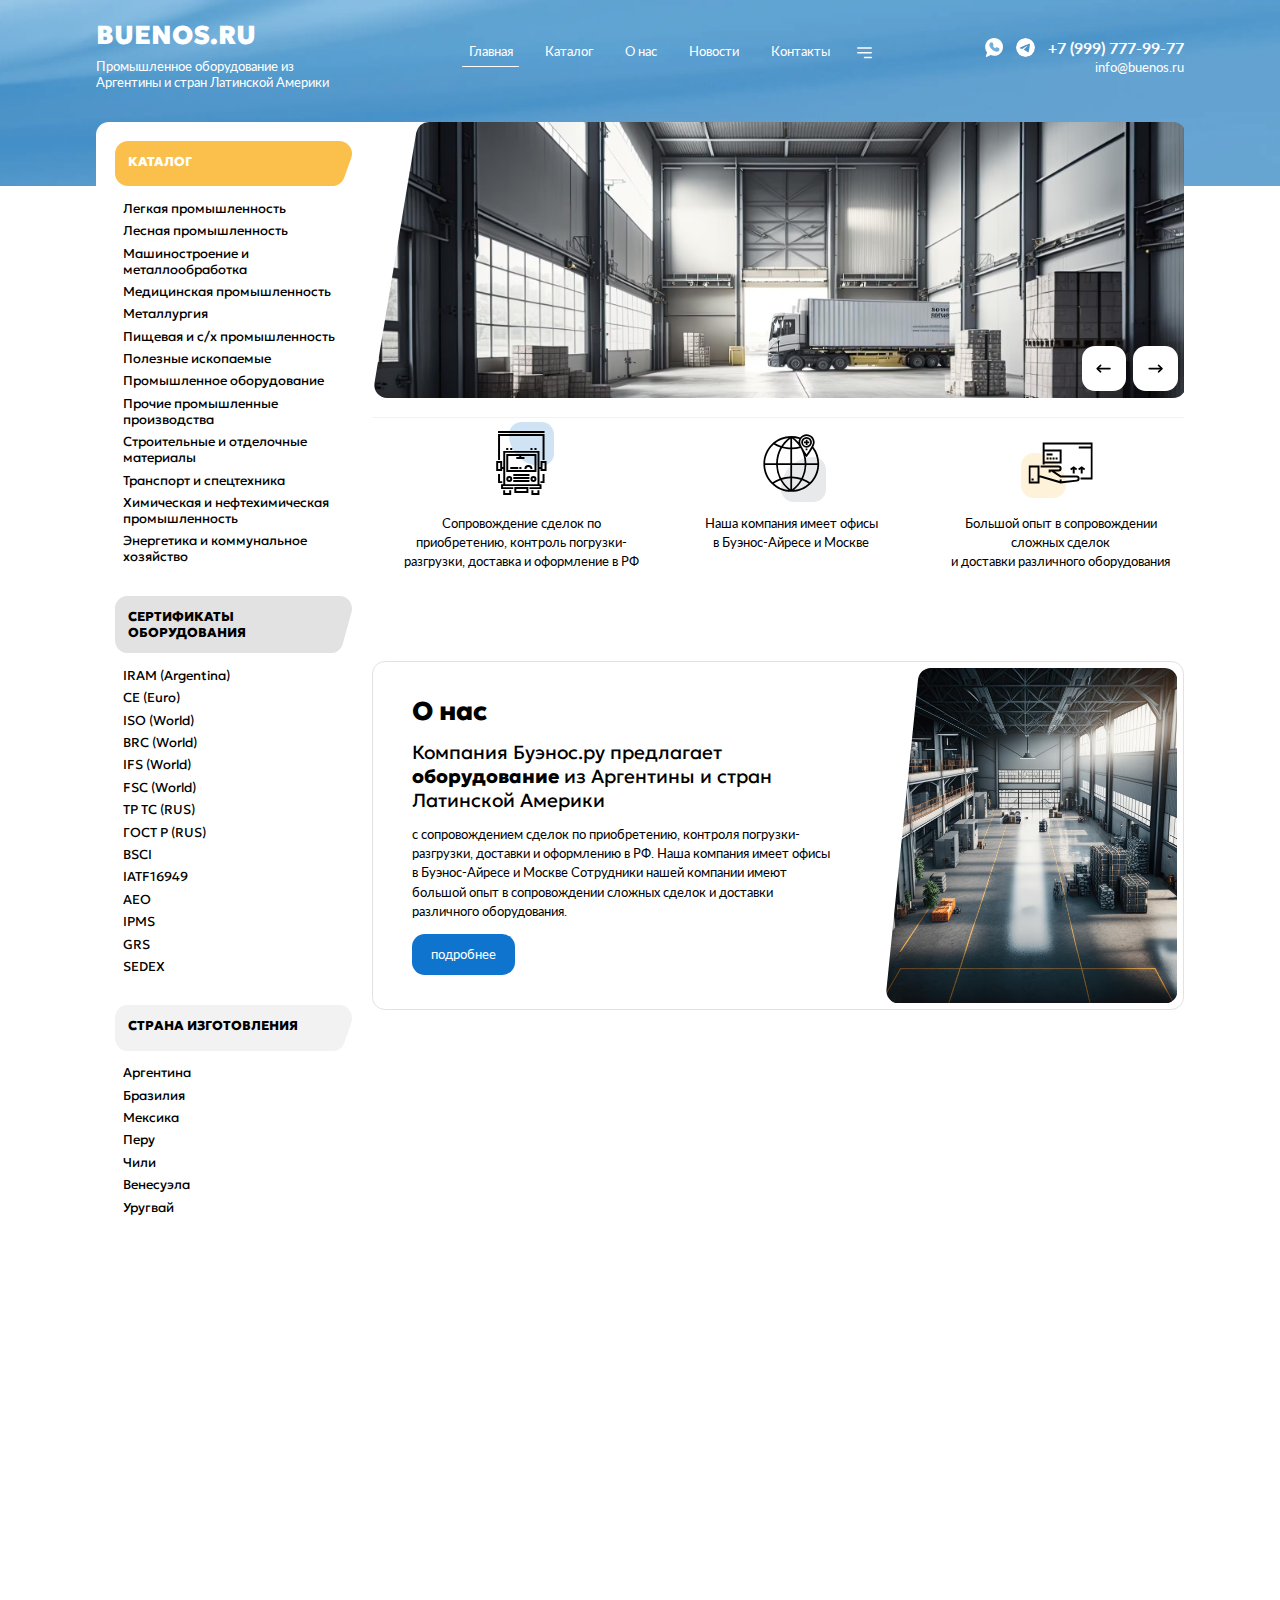
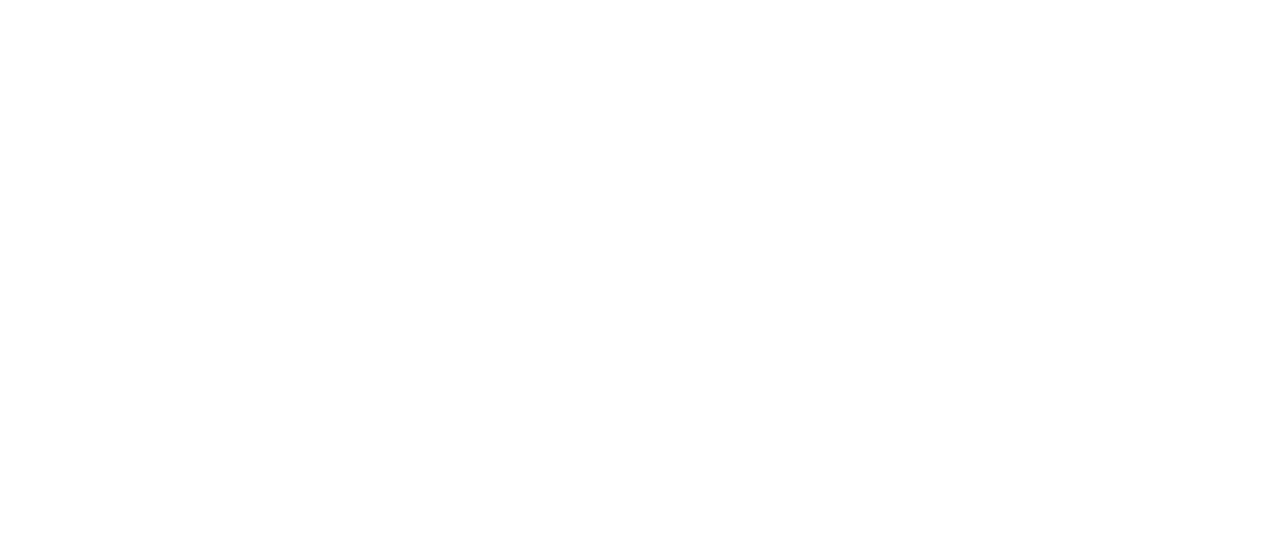
==== commit 2effa72e: "fixed bugs" ====
--- a/index.html
+++ b/index.html
@@ -164,7 +164,7 @@
             <section class="catalog">
                 <div class="container">
                     <div class="catalog__inner">
-                        <div class="catalog__sidebar">
+                        <div class="catalog__sidebar _animate">
                             <div class="menu font2">
     <div class="menu-group">
         <div class="menu-group__top">
@@ -228,7 +228,7 @@
 
                         </div>
                         <div class="catalog__content">
-                            <div class="main-slider">
+                            <div class="main-slider _animate">
                                 <div class="swiper-container">
                                     <div class="swiper-wrapper">
                                         <div class="swiper-slide">
@@ -265,7 +265,7 @@
                             </div>
 
                             <div class="advantages">
-                                <div class="advantage-card">
+                                <div class="advantage-card _animate">
     <div class="advantage-card__img">
         <img src="img/advantage-icon.svg" alt="">
         <div class="advantage-card__decor "></div>
@@ -275,7 +275,7 @@
     </div>
 </div>
 
-                                <div class="advantage-card">
+                                <div class="advantage-card _animate">
     <div class="advantage-card__img">
         <img src="img/advantage-icon2.svg" alt="">
         <div class="advantage-card__decor _gray"></div>
@@ -285,7 +285,7 @@
     </div>
 </div>
 
-                                <div class="advantage-card">
+                                <div class="advantage-card _animate">
     <div class="advantage-card__img">
         <img src="img/advantage-icon3.svg" alt="">
         <div class="advantage-card__decor _yellow"></div>
@@ -297,7 +297,7 @@
 
                             </div>
 
-                            <div class="about">
+                            <div class="about _animate">
                                 <div class="about__content">
                                     <div class="about__info">
                                         <div class="text32 extra-bold-text font2">
@@ -323,11 +323,11 @@
                             </div>
 
                             <div class="team">
-                                <div class="text32 extra-bold-text font2">
+                                <div class="_animate text32 extra-bold-text font2">
                                     Наша команда
                                 </div>
                                 <div class="team__grid">
-                                    <div class="team-card">
+                                    <div class="team-card _animate">
     <div class="team-card__top">
         <div class="team-card__img">
             <img src="img/team.webp" alt="">
@@ -342,7 +342,7 @@
     </div>
 </div>
 
-                                    <div class="team-card">
+                                    <div class="team-card _animate">
     <div class="team-card__top">
         <div class="team-card__img">
             <img src="img/team2.webp" alt="">
@@ -357,7 +357,7 @@
     </div>
 </div>
 
-                                    <div class="team-card">
+                                    <div class="team-card _animate">
     <div class="team-card__top">
         <div class="team-card__img">
             <img src="img/team3.webp" alt="">
@@ -380,7 +380,7 @@
             </section>
 
         </main>
-        <footer class="footer">
+        <footer class="footer _animate _opacity-only">
             <div id="map" class="map"></div>
 <script type="text/javascript">
     ymaps.ready(init);
--- a/css/style.min.css
+++ b/css/style.min.css
@@ -1,2 +1,2 @@
-@font-face{font-family:Geologica;src:url(../fonts/Geologica-Light.ttf) format("ttf"),url(../fonts/Geologica-Light.woff) format("woff");font-weight:300;font-style:normal;font-display:swap}@font-face{font-family:Geologica;src:url(../fonts/Geologica-Regular.ttf) format("ttf"),url(../fonts/Geologica-Regular.woff) format("woff");font-weight:400;font-style:normal;font-display:swap}@font-face{font-family:Geologica;src:url(../fonts/Geologica-SemiBold.ttf) format("ttf"),url(../fonts/Geologica-SemiBold.woff) format("woff");font-weight:600;font-style:normal;font-display:swap}@font-face{font-family:Geologica;src:url(../fonts/Geologica-ExtraBold.ttf) format("ttf"),url(../fonts/Geologica-ExtraBold.woff) format("woff");font-weight:800;font-style:normal;font-display:swap}@font-face{font-family:Geologica;src:url(../fonts/Geologica-Black.ttf) format("ttf"),url(../fonts/Geologica-Black.woff) format("woff");font-weight:900;font-style:normal;font-display:swap}@font-face{font-family:Lato;src:url(../fonts/Lato-Regular.ttf) format("ttf"),url(../fonts/Lato-Regular.woff) format("woff");font-weight:400;font-style:normal;font-display:swap}@font-face{font-family:Lato;src:url(../fonts/Lato-Bold.ttf) format("ttf"),url(../fonts/Lato-Bold.woff) format("woff");font-weight:700;font-style:normal;font-display:swap}@font-face{font-family:Lato;src:url(../fonts/Lato-Black.ttf) format("ttf"),url(../fonts/Lato-Black.woff) format("woff");font-weight:800;font-style:normal;font-display:swap}*,::after,::before{margin:0;padding:0;-webkit-box-sizing:border-box;box-sizing:border-box;-webkit-font-smoothing:antialiased!important;-webkit-tap-highlight-color:transparent;outline:0!important}h1,h2,h3,h4,h5,h6{font-weight:400}a,body,div,form,h1,h2,h3,h4,h5,li,p,ul{margin:0;padding:0;border:0;text-decoration:none;line-height:1}button,input,textarea{outline:0!important;-webkit-transition:.125s;-o-transition:.125s;transition:.125s;font-family:inherit}input:active,input[type=checkbox]:focus,input[type=file]:focus,input[type=radio]:focus,input[type=text]:focus{outline:0!important}::-webkit-input-placeholder{color:#222}::-moz-placeholder{color:#222}:-moz-placeholder{color:#222}:-ms-input-placeholder{color:#222}input::-webkit-inner-spin-button,input::-webkit-outer-spin-button{-webkit-appearance:none;margin:0}input[type=number]{-moz-appearance:textfield}html{height:100%;scroll-behavior:smooth;width:100%}svg{-ms-flex-negative:0;flex-shrink:0}path,svg{-webkit-transition:.125s;-o-transition:.125s;transition:.125s}a{color:inherit;text-decoration:none;-webkit-transition:125ms;-o-transition:125ms;transition:125ms}a:focus,a:hover{text-decoration:none!important}li,ul{margin:0;padding:0;list-style:none}i{line-height:100%}fieldset{min-width:0;padding:0;margin:0;border:0}button{cursor:pointer;border:none;outline:0;-webkit-box-sizing:border-box;box-sizing:border-box;-webkit-transition:125ms;-o-transition:125ms;transition:125ms;background-color:inherit;font-size:1em}.swiper-button-next,.swiper-button-prev{z-index:2}.swiper-button-next::after,.swiper-button-prev::after{display:none}html.fixed-body{overflow-y:hidden}.wrapper{min-height:100vh;display:-webkit-box;display:-ms-flexbox;display:flex;-webkit-box-orient:vertical;-webkit-box-direction:normal;-ms-flex-direction:column;flex-direction:column;-ms-flex-negative:0;flex-shrink:0}.content{-webkit-box-flex:1;-ms-flex-positive:1;flex-grow:1;display:-webkit-box;display:-ms-flexbox;display:flex;-webkit-box-orient:vertical;-webkit-box-direction:normal;-ms-flex-direction:column;flex-direction:column;width:100%}.m-page{width:calc(100vw - (100vw - 100%));overflow-x:hidden;font-family:Lato,sans-serif;font-weight:400;color:#000;font-size:calc(1600px * (16 / 1600))}@media screen and (max-width:1600px){.m-page{font-size:calc(100vw * (16 / 1600))}}.m-page.fixed-body,.m-page.fixed-body2{overflow-y:hidden}.container{max-width:1600px;width:100%;margin:0 auto;padding:0 7.5em}a:hover{color:#0e74ce}@media screen and (max-width:992px){.m-page{font-size:calc(100vw * (16 / 768))}.container{padding:0 .5em}}@media screen and (max-width:576px){.m-page{font-size:calc(100vw * (16 / 360))}}.text32{font-size:2em;line-height:125%}.text24{font-size:1.5em;line-height:125%}.text h3,.text20{font-size:1.25em;line-height:130%}.text p,.text16{font-size:1em;line-height:125%}.text12{font-size:.75em;line-height:125%}.lh150{line-height:150%}.extra-bold-text{font-weight:800}.bold-text{font-weight:700}.semi-bold-text{font-weight:600}.font2{font-family:Geologica,sans-serif}.primary-text{color:#0e74ce}.dark-text2{color:#172c3e}.underline-text{text-decoration:underline}@media screen and (max-width:576px){.text32{font-size:1.5em}}.m-btn{display:-webkit-box;display:-ms-flexbox;display:flex;-webkit-box-align:center;-ms-flex-align:center;align-items:center;-webkit-box-pack:center;-ms-flex-pack:center;justify-content:center;-webkit-transition:.225s ease-out;-o-transition:.225s ease-out;transition:.225s ease-out;padding:0 1.5em;height:3.25em;border-radius:1em}.m-btn:focus{-webkit-box-shadow:none;box-shadow:none}.m-btn span{font-size:1em;line-height:120%}.m-btn-primary{background-color:#0e74ce;color:#fff}.m-btn-primary:hover{background-color:#0b599e;color:#fff}.m-btn-gray-outline{color:#0e74ce;border:1px solid #e2e2e2}.m-btn-gray-outline:hover{border-color:#0b599e;background-color:#0b599e;color:#fff}.fg{position:relative;margin:0}.fg input,.fg textarea{border:1px solid #f9f9f9;border-radius:.5em;background:#f9f9f9;padding:0 1em;height:4em;width:100%;font-size:1em;line-height:150%;color:#000}.fg input::-webkit-input-placeholder,.fg textarea::-webkit-input-placeholder{color:#838383}.fg input::-moz-placeholder,.fg textarea::-moz-placeholder{color:#838383}.fg input:-ms-input-placeholder,.fg textarea:-ms-input-placeholder{color:#838383}.fg input::-ms-input-placeholder,.fg textarea::-ms-input-placeholder{color:#838383}.fg input::placeholder,.fg textarea::placeholder{color:#838383}.fg input:focus,.fg textarea:focus{border-color:#0e74ce}.fg textarea{padding:1em;height:10em;resize:none}.m-check,.m-switch{position:relative}.m-check input,.m-switch input{position:absolute;opacity:0;width:100%;height:100%;left:0;top:0;z-index:2;cursor:pointer}.m-check label{padding:0 0 0 2.5em;position:relative;min-height:1.5em;cursor:pointer;display:block;font-size:1em;line-height:150%;color:#172c3e}.m-check label:before{content:'';position:absolute;z-index:1;background-color:#fff;width:1.5em;height:1.5em;left:0;top:0;-webkit-transition:.1s;-o-transition:.1s;transition:.1s;border:1px solid #e2e2e2;border-radius:.5em;background-size:.625em auto;background-repeat:no-repeat;background-position:center}.m-check input:checked+label{color:#0e74ce}.m-check input:checked+label:before{background-image:url(../img/check.svg);border-color:#0e74ce}.breadcrumbs{padding:1.5em 2em;border-radius:1rem;border:1px solid #e2e2e2;background:#fff;-webkit-box-shadow:12px 9px 28px -11px rgba(61,109,151,.21);box-shadow:12px 9px 28px -11px rgba(61,109,151,.21);position:relative;z-index:2}.breadcrumbs__items{margin-bottom:1em}.breadcrumbs__item{font-size:1em;line-height:150%;position:relative;font-weight:400;display:inline;color:#172c3e}.breadcrumbs__item:not(:last-child){margin-right:1em;padding-right:1.5em}.breadcrumbs__item:not(:last-child):after{content:'';position:absolute;z-index:1;width:1em;height:1em;background-image:url(../img/bread-arrow.svg);background-size:100% auto;background-repeat:no-repeat;background-position:center;top:.125em;right:0;margin-left:.5em}.breadcrumbs .text32{text-transform:uppercase}@media screen and (max-width:992px){.breadcrumbs{padding:1em 1.5em}.breadcrumbs__items{margin-bottom:.5em}.breadcrumbs .text32{font-size:1.5em}}@media screen and (max-width:576px){.breadcrumbs{padding:.5em 1.5em}.breadcrumbs__item:not(:last-child){margin-right:.25em;padding-right:1em}.breadcrumbs .text32{font-size:1.25em}}.modal-backdrop.show{opacity:.7}.header{padding:1.5em 0 7.5em;background-image:url(../img/header-bg.webp);background-size:cover;background-position:center;color:#fff}.header__inner{position:relative;display:-webkit-box;display:-ms-flexbox;display:flex;-webkit-box-pack:justify;-ms-flex-pack:justify;justify-content:space-between;-webkit-box-align:start;-ms-flex-align:start;align-items:flex-start}.header__logo{font-weight:900;text-transform:uppercase}.header__desc{width:20em;margin-top:.5em}.header__middle{display:-webkit-box;display:-ms-flexbox;display:flex;-webkit-box-align:center;-ms-flex-align:center;align-items:center;padding-top:1.25em}.header__right{padding-top:1.44em;display:-webkit-box;display:-ms-flexbox;display:flex;-webkit-box-align:start;-ms-flex-align:start;align-items:flex-start}.header a:hover{color:#fbbf4b}.nav{display:-webkit-box;display:-ms-flexbox;display:flex;-webkit-box-align:center;-ms-flex-align:center;align-items:center}.nav__link{padding:0 1em;margin-right:.5em;font-size:1em;height:2.5em;display:-webkit-box;display:-ms-flexbox;display:flex;-webkit-box-align:center;-ms-flex-align:center;align-items:center;-webkit-box-pack:center;-ms-flex-pack:center;justify-content:center;position:relative}.nav__link:before{content:'';position:absolute;bottom:0;left:.5em;width:calc(100% - 1em);height:.125em;background-color:#fff;border-radius:.5em;opacity:0;-webkit-transition:.3s;-o-transition:.3s;transition:.3s}.nav__link._active:before{opacity:1}.burger{width:2.425em}.burger img,.burger svg{width:100%;height:auto;display:block}.burger:hover path{stroke:#fbbf4b}.header-contacts{display:-webkit-box;display:-ms-flexbox;display:flex;-webkit-box-orient:vertical;-webkit-box-direction:normal;-ms-flex-direction:column;flex-direction:column;-webkit-box-align:end;-ms-flex-align:end;align-items:flex-end}.header-social{display:-webkit-box;display:-ms-flexbox;display:flex;-webkit-box-align:center;-ms-flex-align:center;align-items:center}.header-social__item{margin-right:1em;width:1.5em;-ms-flex-negative:0;flex-shrink:0}.header-social__item:hover{opacity:.8}.header-social__item img{width:100%;display:block}.header-menu{opacity:0;pointer-events:none;-webkit-transition:.3s;-o-transition:.3s;transition:.3s;z-index:100;position:relative}.header-menu._open{opacity:1;pointer-events:unset}.header-menu__close{position:absolute;width:2.5em;top:0;right:100%;opacity:.6}.header-menu__close:hover{opacity:1}.header-menu__close img{width:100%;display:block}.header-menu__wrap{width:22em;height:calc(100 * var(--vh));position:fixed;z-index:101;top:0;right:0}.header-menu__bg{background:rgba(13,26,38,.79);position:fixed;top:0;left:0;width:100%;height:calc(100 * var(--vh));z-index:100}.header-menu__scroll{height:100%;overflow-y:auto;padding:1.5em 1.5em 3em;background-color:#fff}.header-menu .nav{display:-webkit-box;display:-ms-flexbox;display:flex;-webkit-box-orient:vertical;-webkit-box-direction:normal;-ms-flex-direction:column;flex-direction:column;-webkit-box-align:start;-ms-flex-align:start;align-items:flex-start;font-family:Geologica,sans-serif}.header-menu .nav__link{color:#4b4b4b}.header-menu .nav__link:not(:last-child){margin:0 0 .5em}.header-menu .nav__link:before{background:#4b4b4b}.header-menu .menu{margin-top:1.125em}.menu-contacts{display:-webkit-box;display:-ms-flexbox;display:flex;-webkit-box-align:center;-ms-flex-align:center;align-items:center;-webkit-box-orient:vertical;-webkit-box-direction:normal;-ms-flex-direction:column;flex-direction:column;margin-top:2em}.menu-contacts .header-social{margin:1em 0;-webkit-box-pack:center;-ms-flex-pack:center;justify-content:center}.menu-contacts .header-social__item{margin:0 .5em}@media screen and (max-width:992px){.header{padding-bottom:9.25em;background-image:url(../img/header-bg2.webp)}.header._type2{padding-bottom:6.75em}.header._type2~.content .catalog{margin-top:-4.875em}.header__logo{font-size:1.5em}.header__inner{-webkit-box-pack:end;-ms-flex-pack:end;justify-content:flex-end;padding:0 1em}.header__desc{font-size:.75em;margin-top:.675em}.header__left{margin-right:auto}.header__middle{padding-top:0;-webkit-box-ordinal-group:3;-ms-flex-order:2;order:2;-webkit-box-align:start;-ms-flex-align:start;align-items:flex-start;margin-left:2em}.header__right{padding-top:.3em}.nav{display:none}.burger{width:2.5em}.header-menu__wrap{width:20em}}@media screen and (max-width:576px){.header{padding:.5em 0 10.25em}.header._type2{padding-bottom:5.25em}.header._type2~.content .catalog{margin-top:-3.8125em}.header__inner{padding:0}.header__right{display:none}}.map{height:30em}.footer-bottom{padding:5em 0;background-image:url(../img/flag.webp);background-size:cover;background-position:center}.footer{margin-top:3.25em;position:relative;z-index:1}.footer__inner{position:relative;padding:0 2.5em;display:-webkit-box;display:-ms-flexbox;display:flex;-webkit-box-align:stretch;-ms-flex-align:stretch;align-items:stretch;-webkit-box-pack:justify;-ms-flex-pack:justify;justify-content:space-between}.footer__logo{font-weight:900;text-transform:uppercase}.footer__desc{max-width:20em;margin-top:.5em}.footer__right{padding:.5em 0;display:-webkit-box;display:-ms-flexbox;display:flex;-webkit-box-orient:vertical;-webkit-box-direction:normal;-ms-flex-direction:column;flex-direction:column;-webkit-box-align:end;-ms-flex-align:end;align-items:flex-end;-webkit-box-pack:justify;-ms-flex-pack:justify;justify-content:space-between}.footer-nav{position:absolute;padding:1.5em 2.5em;width:100%;left:0;top:-9.8em;-webkit-box-shadow:0 53px 49px -47px rgba(12,95,168,.76);box-shadow:0 53px 49px -47px rgba(12,95,168,.76);background-color:#0e74ce;z-index:3;border-radius:1em;color:#fff;display:-webkit-box;display:-ms-flexbox;display:flex;-webkit-box-align:center;-ms-flex-align:center;align-items:center;-webkit-box-pack:justify;-ms-flex-pack:justify;justify-content:space-between}.footer-nav__links{display:-webkit-box;display:-ms-flexbox;display:flex;-webkit-box-align:center;-ms-flex-align:center;align-items:center}.footer-nav__link{padding:0 1em;margin-right:1em;font-size:1em;height:2.5em;display:-webkit-box;display:-ms-flexbox;display:flex;-webkit-box-align:center;-ms-flex-align:center;align-items:center;-webkit-box-pack:center;-ms-flex-pack:center;justify-content:center}.footer-nav__right{display:-webkit-box;display:-ms-flexbox;display:flex;-webkit-box-align:center;-ms-flex-align:center;align-items:center}.footer-nav a:hover{color:#fbbf4b}.contacts,.social{display:-webkit-box;display:-ms-flexbox;display:flex}.contacts__item,.social__item{display:-webkit-box;display:-ms-flexbox;display:flex;-webkit-box-align:center;-ms-flex-align:center;align-items:center}.contacts__item span,.social__item span{font-size:1em;line-height:125%}.contacts__item img,.social__item img{width:1.5em;-ms-flex-negative:0;flex-shrink:0;display:block;margin-right:.5em}.social{-webkit-box-align:center;-ms-flex-align:center;align-items:center}.social__item:not(:last-child){margin:0 1.5em 0 0}.contacts{-webkit-box-orient:vertical;-webkit-box-direction:normal;-ms-flex-direction:column;flex-direction:column;-webkit-box-align:start;-ms-flex-align:start;align-items:flex-start;margin-left:2.5em}.contacts__item:not(:last-child){margin:0 0 1.5em}.scroll-top{-webkit-box-shadow:.6875em .6875em .75em 0 rgba(255,197,47,.25);box-shadow:.6875em .6875em .75em 0 rgba(255,197,47,.25);position:absolute;right:0;top:-35em;-webkit-transform:translateY(-50%);-ms-transform:translateY(-50%);transform:translateY(-50%);background-color:#fbbf4b;border-radius:.5em;width:4em;height:4em;display:-webkit-box;display:-ms-flexbox;display:flex;-webkit-box-align:center;-ms-flex-align:center;align-items:center;-webkit-box-pack:center;-ms-flex-pack:center;justify-content:center}.scroll-top:hover{background-color:#faad19}.scroll-top img{width:1.5em}@media screen and (max-width:992px){.map{display:none}.footer-bottom{padding:8.75em 0 5.6em;position:relative;background-image:url(../img/flag3.webp);background-position:center bottom}.footer{margin-top:4.25em}.footer__inner{padding:0;position:static}.footer__left{display:none}.footer__right{padding:0;width:100%;-webkit-box-align:center;-ms-flex-align:center;align-items:center;-webkit-box-orient:horizontal;-webkit-box-direction:normal;-ms-flex-direction:row;flex-direction:row}.footer-nav{top:-1.5em;padding:1.5em 2.75em}.footer-nav__link{display:none}.footer-nav__right{width:100%;-webkit-box-pack:justify;-ms-flex-pack:justify;justify-content:space-between}.contacts__item:not(:last-child){margin:0 0 1em}.scroll-top{top:-1.5em;right:50%;-webkit-transform:translate(50%,-50%);-ms-transform:translate(50%,-50%);transform:translate(50%,-50%);z-index:10}}@media screen and (max-width:576px){.footer-bottom{padding:14em 0 .94em;background-image:url(../img/flag2.webp)}.footer__right{-webkit-box-orient:vertical;-webkit-box-direction:normal;-ms-flex-direction:column;flex-direction:column;text-align:center}.footer__right .text12{font-weight:300}.footer__c{margin-top:1.25em;color:#fff}.footer-nav{border-radius:0;top:0;padding:.5em .5em .94em}.footer-nav__right{-webkit-box-orient:vertical;-webkit-box-direction:normal;-ms-flex-direction:column;flex-direction:column}.contacts{margin:.5em 0 0;-webkit-box-align:center;-ms-flex-align:center;align-items:center}.contacts__item:not(:last-child){margin:0 0 .5em}.scroll-top{top:-4.5em;-webkit-transform:translate(50%,0);-ms-transform:translate(50%,0);transform:translate(50%,0)}}.catalog{padding-bottom:3.25em;margin-top:-5em;position:relative;z-index:3}.catalog__inner{display:grid;grid-template-columns:20em calc(100% - 21.6em);gap:1.6em;position:relative}.catalog__inner:before{content:'';position:absolute;top:0;left:0;width:80%;height:5em;border-radius:1em 1em 0 0;background-color:#fff}.catalog__sidebar{padding:1.5em 0 0 1.5em}.menu-group:not(:last-child){margin:0 0 1.75em}.menu-group__top{padding:1em;text-transform:uppercase;font-weight:800;color:#fff;min-height:3.5625em;border-radius:1em;position:relative}.menu-group__top img{position:absolute;top:0;left:0;width:100%;height:100%}.menu-group__top span{position:relative;z-index:2}.menu-group__top._gray{color:#000}.menu-group__links{margin-top:.5em;padding:.625em;display:-webkit-box;display:-ms-flexbox;display:flex;-webkit-box-orient:vertical;-webkit-box-direction:normal;-ms-flex-direction:column;flex-direction:column;-webkit-box-align:start;-ms-flex-align:start;align-items:flex-start}.menu-group__link{font-size:1em;line-height:125%}.menu-group__link:not(:last-child){margin:0 0 .5em}.main-slider{overflow:hidden;position:relative}.main-slider__img{position:relative;padding-bottom:34%;overflow:hidden}.main-slider__img img{position:absolute;top:0;left:0;width:100%;height:100%;-o-object-fit:cover;object-fit:cover;mask:url(#mask);-webkit-mask:url(../img/mask.svg) top left/cover}.main-slider .swiper-nav{position:absolute;right:.5em;bottom:.5em;display:-webkit-box;display:-ms-flexbox;display:flex;z-index:2}.main-slider .swiper-button{margin:0 0 0 .5em;position:static;border-radius:1em;background:#fff;width:3.5em;height:3.5em;display:-webkit-box;display:-ms-flexbox;display:flex;-webkit-box-align:center;-ms-flex-align:center;align-items:center;-webkit-box-pack:center;-ms-flex-pack:center;justify-content:center}.main-slider .swiper-button svg{width:1.5em;height:auto}.main-slider .swiper-button:hover{background:#0e74ce}.main-slider .swiper-button:hover path{stroke:#fff}.advantages{margin-top:1.5em;padding-left:2em;display:grid;grid-template-columns:repeat(3,calc(100% / 3 - 3.6em / 3));gap:1.8em;border-top:1px solid #f2f2f2}.advantage-card{padding-top:1em;display:-webkit-box;display:-ms-flexbox;display:flex;-webkit-box-orient:vertical;-webkit-box-direction:normal;-ms-flex-direction:column;flex-direction:column;-webkit-box-align:center;-ms-flex-align:center;align-items:center;text-align:center}.advantage-card__img{position:relative;height:5em;margin-bottom:1.5em}.advantage-card__img img{height:100%;width:auto;display:block;position:relative;z-index:2}.advantage-card__text{line-height:150%}.advantage-card__decor{position:absolute;top:-.7em;right:0;border-radius:1em 1em 1em 2.5em;opacity:.20000000298023224;background:#0e74ce;width:3.5em;height:3.5em}.advantage-card__decor._gray{background-color:#172c3e;opacity:.1;border-radius:2.5em 1em 1em;top:unset;bottom:-.56em;right:-.21em}.advantage-card__decor._yellow{background-color:#fbbf4b;border-radius:1em 2.5em 1em 1em;top:unset;bottom:-.25em;right:unset;left:-.58em}.about{margin-top:7em;padding:.5em;border-radius:1em;border:1px solid #e2e2e2;display:grid;grid-template-columns:calc(100% - 22.8125em - 3.7em) 22.8125em;gap:3.7em}.about__img img{width:100%;height:26.125em;-o-object-fit:cover;object-fit:cover;display:block;mask:url(../img/mask3.svg) top left/cover;-webkit-mask:url(../img/mask3.svg) top left/cover}.about__content{padding:2.1em 0 2.1em 2.5em}.about__info{display:grid;grid-template-columns:100%;gap:1em}.about__nav{display:-webkit-box;display:-ms-flexbox;display:flex}.team{margin-top:6em;padding-left:3em}.team__grid{display:grid;grid-template-columns:repeat(3,calc(100% / 3 - 2.86em / 3));gap:1.43em;margin-top:2.5em}.team-card__top{padding-top:1.12em;position:relative}.team-card__rect{position:absolute;top:0;right:0;height:100%;display:block}.team-card__rect._view2,.team-card__rect._view3{display:none}.team-card__img{height:19.25438em;position:relative;z-index:2}.team-card__img img{height:100%;width:auto;display:block}.team-card__content{padding:1.5em 1.5em 0;display:grid;grid-template-columns:100%;gap:.5em}@media screen and (max-width:992px){.catalog{padding-bottom:4.25em;margin-top:-6.75em}.catalog__inner{grid-template-columns:100%;gap:0}.catalog__inner:before,.catalog__sidebar{display:none}.main-slider__img{overflow:hidden;border-radius:1.25em}.main-slider__img img{-webkit-mask:url(../img/mask2.svg) top left/cover}.advantages{padding-left:0;grid-template-columns:repeat(3,calc(100% / 3 - 1em));gap:1.5em}.advantage-card__text br{display:none}.about{margin-top:2em;padding:2.5em 1.5em;grid-template-columns:100%;gap:2.5em}.about__content{padding:0}.about__img img{height:15em;border-radius:1.25em;mask:url(../img/mask4.svg) top left/cover;-webkit-mask:url(../img/mask4.svg) top left/cover}.team{margin-top:3em;padding-left:0}.team__grid{grid-template-columns:repeat(3,calc(100% / 3 - 2em / 3));gap:1em}.team-card__top{padding-top:.96em}.team-card__img{height:16.5375em}.team-card__img._view1{display:none}.team-card__img._view2{display:block}}@media screen and (max-width:576px){.catalog{margin-top:-8.75em}.main-slider__img{padding-bottom:69.7%}.advantages{grid-template-columns:100%;gap:1.25em;padding-top:1em}.advantage-card{padding:0}.advantage-card__img{height:4.5em;margin-bottom:1em}.about__img img{mask:url(../img/mask2.svg) top left/cover;-webkit-mask:url(../img/mask2.svg) top left/cover}.team{padding-left:1.5em;padding-right:1.5em}.team__grid{grid-template-columns:100%;gap:2.5em}.team-card__top{padding-top:.83em}.team-card__img{height:14.175em}.team-card__img._view2{display:none}.team-card__img._view3{display:block}.team-card__content{padding-top:.5em}}.products{padding-left:2em;padding-right:2em;margin-top:2.5em;position:relative;z-index:2}.products__grid{display:grid;grid-template-columns:repeat(3,calc(100% / 3 - 5em / 3));gap:4em 2.5em;margin-top:4em}.filter{display:-webkit-box;display:-ms-flexbox;display:flex;-webkit-box-align:center;-ms-flex-align:center;align-items:center;-webkit-box-pack:justify;-ms-flex-pack:justify;justify-content:space-between}.filter-item{position:relative}.filter-item__show{padding:0 1.5em;height:3.125em;display:-webkit-box;display:-ms-flexbox;display:flex;-webkit-box-align:center;-ms-flex-align:center;align-items:center;-webkit-box-pack:center;-ms-flex-pack:center;justify-content:center;background-color:#0e74ce;color:#fff;border-radius:1em;font-family:Geologica,sans-serif;-webkit-transition:.3s;-o-transition:.3s;transition:.3s;cursor:pointer}.filter-item__show:hover{background-color:#0b599e}.filter-item__show span{font-size:1em;line-height:120%}.filter-item__show img{width:1em;-ms-flex-negative:0;flex-shrink:0;margin-left:1em}.filter-item__hidden{position:absolute;top:100%;left:0;margin-top:.5em;padding:2.5em;border-radius:1rem;border:2px solid #0e74ce;background:#fff;width:19.0625em;-webkit-transition:.3s;-o-transition:.3s;transition:.3s;opacity:0;pointer-events:none;z-index:10}.filter-item._type2 .filter-item__show{border:1px solid #e2e2e2;background-color:transparent;color:#0e74ce}.filter-item._type2 .filter-item__show:hover{background-color:#e2e2e2}@media screen and (min-width:577px){.filter-item._type2 .filter-item__hidden{left:unset;right:0}}.filter-item._active .filter-item__hidden{opacity:1;pointer-events:unset}.filter-group:not(:last-child){margin:0 0 2em}.filter-group__top{margin-bottom:1em;color:#4b4b4b}.filter-group__items{display:grid;grid-template-columns:100%;gap:1em}.product-card{display:block}.product-card:hover .product-card{color:#0e74ce}.product-card:hover .product-card__top:before{background-color:#0e74ce}.product-card:hover .product-card__img img{-webkit-box-shadow:8px 11px 27px -14px rgba(24,59,91,.57);box-shadow:8px 11px 27px -14px rgba(24,59,91,.57)}.product-card__top{position:relative}.product-card__top:before{content:'';position:absolute;height:calc(100% + 1em);width:calc(100% - 4.375em);top:-1.5em;right:-1.125em;background-color:#eee;border-radius:1em;-webkit-transition:.3s;-o-transition:.3s;transition:.3s}.product-card__img{z-index:2;position:relative;padding-bottom:97.2%}.product-card__img img{position:absolute;top:0;left:0;width:100%;height:100%;-o-object-fit:cover;object-fit:cover;border-radius:1em;-webkit-transition:.3s;-o-transition:.3s;transition:.3s}.product-card__content{padding:1em 1.5em 0}.pagination{margin-top:5em;display:-webkit-box;display:-ms-flexbox;display:flex;-webkit-box-orient:vertical;-webkit-box-direction:normal;-ms-flex-direction:column;flex-direction:column;-webkit-box-align:center;-ms-flex-align:center;align-items:center}.pagination__items{display:-webkit-box;display:-ms-flexbox;display:flex;-webkit-box-pack:center;-ms-flex-pack:center;justify-content:center}.pagination__item{display:-webkit-box;display:-ms-flexbox;display:flex;-webkit-box-align:center;-ms-flex-align:center;align-items:center;-webkit-box-pack:center;-ms-flex-pack:center;justify-content:center;width:2.625em;height:2.75em;margin:0 .25em;border-radius:.5em;border:1px solid #e2e2e2;background:#fff;-webkit-box-shadow:15px 15px 30px -14px rgba(0,0,0,.15);box-shadow:15px 15px 30px -14px rgba(0,0,0,.15);color:#172c3e;font-size:1em;line-height:150%}.pagination__item._active,.pagination__item:hover{color:#172c3e;border-color:#0e74ce;-webkit-box-shadow:0 15px 30px -14px #0e74ce;box-shadow:0 15px 30px -14px #0e74ce}.pagination__more{margin-top:2.5em;font-weight:800;text-transform:uppercase;font-family:Geologica,sans-serif;border-radius:.5em;height:2.75em}.pagination__more span{font-size:.75em}.pagination__more:hover path{stroke:#fff}.pagination__more svg{width:1em;margin-left:.5em}@media screen and (max-width:992px){.products{margin-top:1.5em;padding-left:1.5em;padding-right:1.5em}.products__grid{grid-template-columns:repeat(2,calc(50% - 1.25em))}.pagination{margin-top:4em}}@media screen and (max-width:576px){.filter{-webkit-box-orient:vertical;-webkit-box-direction:normal;-ms-flex-direction:column;flex-direction:column;-webkit-box-align:center;-ms-flex-align:center;align-items:center;padding:0}.filter-item:not(:last-child){margin:0 0 .5em}.filter-item__hidden{left:50%;-webkit-transform:translateX(-50%);-ms-transform:translateX(-50%);transform:translateX(-50%)}.products{padding-left:0;padding-right:0}.products__grid{grid-template-columns:100%;gap:3em;margin-top:3em;padding-left:1.12em;padding-right:2.3em}.pagination{margin-top:3em}}._first-section{margin-top:-5em}.catalog-item__grid{display:grid;grid-template-columns:46.25em calc(100% - 50.3em);gap:4.05em;margin-top:3.5em}.gallery{display:-webkit-box;display:-ms-flexbox;display:flex;height:23em}.gallery__big,.gallery__small{height:100%}.gallery__small{width:5em;-ms-flex-negative:0;flex-shrink:0;margin-right:1em;padding:2.25em 0;position:relative}.gallery__small .swiper{height:calc(100% + 1em);overflow:unset}.gallery__small .swiper-slide{opacity:0;pointer-events:none;position:relative;height:calc(100% / 3);padding-bottom:1em}.gallery__small .swiper-slide-active,.gallery__small .swiper-slide-next,.gallery__small .swiper-slide-next+.swiper-slide{opacity:1;pointer-events:unset}.gallery__small .swiper-slide .gallery__img{border-radius:1em;border:4px solid #fff;-webkit-box-shadow:0 4px 13px -3px rgba(0,0,0,.16);box-shadow:0 4px 13px -3px rgba(0,0,0,.16)}.gallery__small .swiper-slide-thumb-active .gallery__img{border-color:#0e74ce;-webkit-box-shadow:0 10px 25px -4px rgba(90,160,221,.37);box-shadow:0 10px 25px -4px rgba(90,160,221,.37)}.gallery__big{position:relative;width:calc(100% - 6em)}.gallery .swiper{width:100%;height:100%}.gallery .swiper-slide{width:100%}.gallery .swiper-slide a{display:block;height:100%}.gallery .swiper-button-next,.gallery .swiper-button-prev{left:50%;-webkit-transform:translateX(-50%);-ms-transform:translateX(-50%);transform:translateX(-50%);margin:0;width:1.5em;height:1.5em}.gallery .swiper-button-next img,.gallery .swiper-button-prev img{width:100%;display:block}.gallery .swiper-button-prev{top:0}.gallery .swiper-button-next{top:unset;bottom:0}.gallery__img{position:relative;height:100%;display:block}.gallery__img img{position:absolute;height:100%;width:100%;top:0;left:0;-o-object-fit:cover;object-fit:cover;border-radius:1em}.gallery__loupe{position:absolute;right:.5em;bottom:.5em;width:3em;z-index:2}.catalog-info{max-width:26em;display:grid;grid-template-columns:100%;gap:2.5em}.catalog-info__hint{display:-webkit-box;display:-ms-flexbox;display:flex;padding-left:.375em}.catalog-info__hint:before{content:'';-ms-flex-negative:0;flex-shrink:0;width:.25em;height:.25em;border-radius:50%;margin-right:.5em;margin-top:.375em;background-color:#4b4b4b}.props{display:grid;grid-template-columns:100%;gap:1em}.props__row{display:grid;grid-template-columns:repeat(2,calc(50% - .5em));gap:1em}.catalog-detail{padding:3.5em 0}.catalog-detail__content{margin-top:2em}.catalog-detail__nav{display:-webkit-box;display:-ms-flexbox;display:flex;-webkit-box-pack:center;-ms-flex-pack:center;justify-content:center;margin-top:3em}.catalog-detail__nav .pagination__more{margin:0}.tabs{padding:1.5em 2.5em;display:-webkit-box;display:-ms-flexbox;display:flex;-webkit-box-align:center;-ms-flex-align:center;align-items:center;border-radius:1em;border:1px solid #e2e2e2;background:#fff;-webkit-box-shadow:12px 9px 28px -11px rgba(61,109,151,.21);box-shadow:12px 9px 28px -11px rgba(61,109,151,.21)}._tab{display:-webkit-box;display:-ms-flexbox;display:flex;-webkit-box-align:center;-ms-flex-align:center;align-items:center;font-family:Geologica,sans-serif;font-weight:800;text-transform:uppercase;cursor:pointer}._tab._active,._tab:hover{color:#0e74ce}._tab._active{pointer-events:none}._tab span{font-size:1.25em;line-height:125%}._tab:not(:last-child):after{content:'';background-image:url(../img/line.svg);background-size:100% auto;background-repeat:no-repeat;background-position:center;width:.5em;height:1.5625em;-ms-flex-negative:0;flex-shrink:0;margin:0 3em;pointer-events:none}.tab-content{display:none}.tab-content._active{display:block}.text h3{font-weight:700}.text hr{height:1em;display:block;border:none}.text h3:not(:last-child){margin:0 0 .8em}.text p,.text ul{line-height:150%}.text p:not(:last-child),.text ul:not(:last-child){margin:0 0 1em}.text ul{padding-left:.625em;display:grid;grid-template-columns:100%;gap:.0625em}.text ul li{padding-left:1em;font-size:1em;line-height:150%;position:relative}.text ul li:before{content:'';position:absolute;width:.375em;height:.375em;border-radius:50%;background-color:#000;left:0;top:.5625em}.product-props{padding:0 2.5em;display:-webkit-box;display:-ms-flexbox;display:flex;-webkit-box-pack:justify;-ms-flex-pack:justify;justify-content:space-between}.product-props__group{width:30.5em;-ms-flex-negative:0;flex-shrink:0}.product-props__title{margin-bottom:1em}.product-prop{display:-webkit-box;display:-ms-flexbox;display:flex;-webkit-box-pack:justify;-ms-flex-pack:justify;justify-content:space-between;-webkit-box-align:end;-ms-flex-align:end;align-items:flex-end}.product-prop:not(:last-child){margin:0 0 1em}.product-prop:before{content:'';-webkit-box-flex:1;-ms-flex-positive:1;flex-grow:1;min-width:1em;border-bottom:1px dashed #e2e2e2;height:100%;margin:0 .5em;-ms-flex-negative:0;flex-shrink:0;-webkit-transform:translateY(-.25em);-ms-transform:translateY(-.25em);transform:translateY(-.25em)}.product-prop__desc,.product-prop__title{font-size:1em;line-height:150%}.product-prop__title{color:#4b4b4b;-webkit-box-ordinal-group:0;-ms-flex-order:-1;order:-1}.product-prop__desc{color:#172c3e;font-family:Geologica,sans-serif;font-weight:600;text-align:right}.product-prop__desc a{color:#0e74ce}.product-prop__desc a:hover{color:#fbbf4b}.product-slider{padding-left:1.5em;padding-right:2.63em;position:relative}.product-slider .swiper-container{width:calc(100% + 2.96em);padding-top:1.5em;overflow:hidden}.product-slider .swiper-slide{width:25%;padding-right:2.96em}.product-slider .swiper-button{border-radius:1em;background:#0e74ce;width:3.5em;height:3.5em;display:-webkit-box;display:-ms-flexbox;display:flex;-webkit-box-align:center;-ms-flex-align:center;align-items:center;-webkit-box-pack:center;-ms-flex-pack:center;justify-content:center;-webkit-transform:translateY(-40%);-ms-transform:translateY(-40%);transform:translateY(-40%)}.product-slider .swiper-button svg{width:1.5em;height:auto}.product-slider .swiper-button:hover{background:#0b599e}.product-slider .swiper-button-prev{left:0}.product-slider .swiper-button-next{right:0}@media screen and (max-width:992px){._first-section{margin-top:-4.875em}.catalog-item__grid{margin-top:1.5em;grid-template-columns:100%;gap:1.5em}.gallery__small{-webkit-box-ordinal-group:3;-ms-flex-order:2;order:2;margin:0 0 0 1em}.catalog-info{max-width:100%;gap:1.5em}.props{max-width:26em}.catalog-detail{padding-top:2.5em}.catalog-detail__nav{margin-top:2em;-webkit-box-pack:unset;-ms-flex-pack:unset;justify-content:unset}.tabs{-webkit-box-pack:center;-ms-flex-pack:center;justify-content:center;padding:1.5em}._tab span{font-size:1em}.product-props{display:grid;grid-template-columns:100%;gap:2em}.product-props__group{width:100%}.product-slider .swiper-slide{width:50%}}@media screen and (max-width:576px){._first-section{margin-top:-3.8125em}.gallery{height:unset;-webkit-box-orient:vertical;-webkit-box-direction:normal;-ms-flex-direction:column;flex-direction:column}.gallery__small{width:100%;padding:0 2.62em;margin:1em 0 0}.gallery__small .swiper-slide{width:5.5em;height:5em;padding:0 .5em 0 0}.gallery__big .gallery__img{height:23em}.gallery .swiper{height:unset}.gallery .swiper-button-next,.gallery .swiper-button-prev{top:50%;-webkit-transform:translateY(-50%);-ms-transform:translateY(-50%);transform:translateY(-50%);bottom:unset}.gallery .swiper-button-next img,.gallery .swiper-button-prev img{-webkit-transform:rotate(-90deg);-ms-transform:rotate(-90deg);transform:rotate(-90deg)}.gallery .swiper-button-prev{left:0}.gallery .swiper-button-next{left:unset;right:0}.props__row{grid-template-columns:12.5em calc(100% - 13.5em)}.catalog-detail{overflow:hidden}.catalog-detail__nav{margin-top:1em}.tabs{-webkit-box-orient:vertical;-webkit-box-direction:normal;-ms-flex-direction:column;flex-direction:column}._tab:not(:last-child){margin:0 0 1em}._tab:after{display:none}.product-props{padding:0}.product-slider .swiper-container{overflow:unset}.product-slider .swiper-slide{width:85%}.product-slider .swiper-button{display:none}}.about-company{padding-bottom:3.5em}.about-company__grid{margin-top:2.5em;display:grid;grid-template-columns:13.5em calc(100% - 16em);gap:1em 2.5em}.about-company__info{display:-webkit-box;display:-ms-flexbox;display:flex;-webkit-box-orient:vertical;-webkit-box-direction:normal;-ms-flex-direction:column;flex-direction:column;-webkit-box-pack:center;-ms-flex-pack:center;justify-content:center;border-right:1px solid #e2e2e2}.about-company__logo{display:block;width:9.7em;margin-bottom:.5em}.about-company__media{margin-top:5em;display:grid;grid-template-columns:42.5em calc(100% - 45em);gap:5em 2.5em}.about-company__title{text-transform:uppercase;margin-bottom:1em}.gallery2__big .gallery__img{position:relative;padding-bottom:65.89%}.gallery2__big .gallery__img img{position:absolute;top:0;left:0;width:100%;height:100%;-o-object-fit:cover;object-fit:cover}.gallery2__small{margin-top:1em;padding:0 3.67em;position:relative}.gallery2__small .swiper-container{overflow:hidden}.gallery2__small .swiper-slide{padding-right:.67em;width:7.17em}.gallery2__small .swiper-slide-thumb-active .gallery__img{border-color:#0e74ce;-webkit-box-shadow:0 10px 25px -4px rgba(90,160,221,.37);box-shadow:0 10px 25px -4px rgba(90,160,221,.37)}.gallery2__small .swiper-button{width:3em}.gallery2__small .swiper-button img{width:100%;display:block}.gallery2__small .swiper-button-prev{left:0}.gallery2__small .swiper-button-next{right:0}.gallery2__small .gallery__img{position:relative;padding-bottom:84.6%;border-radius:1em;border:4px solid #fff;-webkit-box-shadow:0 4px 13px -3px rgba(0,0,0,.16);box-shadow:0 4px 13px -3px rgba(0,0,0,.16)}.gallery2__small .gallery__img img{position:absolute;top:0;left:0;width:100%;height:100%;-o-object-fit:cover;object-fit:cover}.video{display:block;position:relative}.video__play{position:absolute;top:50%;left:50%;-webkit-transform:translate(-50%,-50%);-ms-transform:translate(-50%,-50%);transform:translate(-50%,-50%);width:5em}.video__img{position:relative;padding-bottom:70%}.video__img img{position:absolute;top:0;left:0;width:100%;height:100%;-o-object-fit:cover;object-fit:cover;border-radius:1em}.pdf-catalog{margin-top:2.5em;display:grid;grid-template-columns:100%;gap:1em}.pdf-catalog__grid{margin-top:-1.5em;display:-webkit-box;display:-ms-flexbox;display:flex;-ms-flex-wrap:wrap;flex-wrap:wrap;width:calc(100% + 1.5em)}.pdf-catalog__item{display:block;width:calc(100% / 7 - 1.5em);margin:1.5em 1.5em 0 0}.pdf-catalog__img{position:relative;padding-bottom:92.1%;border-radius:1em}.pdf-catalog__img img{position:absolute;top:0;left:0;width:100%;height:100%;-o-object-fit:cover;object-fit:cover;border-radius:inherit;border:4px solid #fff;-webkit-box-shadow:0 10px 25px -4px rgba(198,198,198,.37);box-shadow:0 10px 25px -4px rgba(198,198,198,.37);-webkit-transition:.3s;-o-transition:.3s;transition:.3s}.pdf-catalog__img:hover img{border-color:#0e74ce;-webkit-box-shadow:0 10px 25px -4px rgba(90,160,221,.37);box-shadow:0 10px 25px -4px rgba(90,160,221,.37)}.about-page{padding-bottom:3.5em}.about-page__top{margin-top:2.5em;display:-webkit-box;display:-ms-flexbox;display:flex;-webkit-box-align:center;-ms-flex-align:center;align-items:center}.about-page__logo{text-transform:uppercase}.about-page__desc{margin-left:2em;padding-left:2em;border-left:1px solid #e2e2e2;min-height:1.875em;display:-webkit-box;display:-ms-flexbox;display:flex;-webkit-box-align:center;-ms-flex-align:center;align-items:center}.about-page__grid{margin-top:2.5em;display:grid;grid-template-columns:repeat(2,calc(50% - 1.25em));gap:2.5em}.about-page__img{width:100%;display:block;border-radius:1em}.about-page .text p:not(:last-child){margin:0 0 1.5em}@media screen and (max-width:992px){.about-company{padding-bottom:4.5em}.about-company__media{margin-top:2.5em;grid-template-columns:100%}.pdf-catalog__item{width:9em}.pdf-catalog__img{padding-bottom:111%}.about-page{padding-bottom:4.5em}.about-page__top{margin-top:1.5em}.about-page__grid{grid-template-columns:100%;margin-top:1em}.about-company__grid{grid-template-columns:100%}.gallery2__big .gallery__img{padding-bottom:73.1%}.gallery2__small{padding:0}.gallery2__small .swiper-button{display:none}.gallery2__small .swiper-slide{width:6.5em;padding:0}.gallery2__small .swiper-slide:not(.swiper-slide-active){margin-left:-3.5em}.video__img{padding-bottom:73.1%}}.contacts-page{padding-bottom:3.5em}.contacts-page__grid{margin-top:2.5em;display:grid;grid-template-columns:calc(100% - 35em) 32.5em;gap:2.5em}.contacts-info{max-width:43em;padding:1.5em 0 1.5em 2.5em}.contacts-group{display:grid;-webkit-box-align:center;-ms-flex-align:center;align-items:center;grid-template-columns:13.875em calc(100% - 16.375em);gap:2.5em}.contacts-group:not(:last-child){margin:0 0 5em}.contacts-group__info{display:grid;grid-template-columns:100%;gap:.5em}.contacts-group__city{text-transform:uppercase}.contacts-group__items{padding-left:2.5em;border-left:1px solid #e2e2e2}.contact-item{display:grid;grid-template-columns:100%;gap:.5em}.contact-item:not(:last-child){margin:0 0 2.5em}.contacts-form{padding:2.88em 4em;border-radius:.5rem;background:#fff;-webkit-box-shadow:25px 34px 103px -25px rgba(0,0,0,.1);box-shadow:25px 34px 103px -25px rgba(0,0,0,.1)}.contacts-form__top{display:grid;grid-template-columns:100%;gap:.5em}.contacts-form__top .text16{color:#6d6d6d}.contacts-form .text32{text-transform:uppercase}.contacts-form__fields{margin-top:1.5em;display:grid;grid-template-columns:100%;gap:.5em}.contacts-form__nav{display:-webkit-box;display:-ms-flexbox;display:flex;margin-top:1.5em}.contacts-form__nav .m-btn{border-radius:.5em;font-family:Geologica,sans-serif;font-weight:800;text-transform:uppercase}@media screen and (max-width:992px){.contacts-page{padding-bottom:4.5em}.contacts-page__grid{grid-template-columns:100%;margin-top:1.5em}.contacts-info{padding:0}.contacts-form{padding-left:5em;padding-right:5em}.contacts-group:not(:last-child){margin:0 0 2.5em}}@media screen and (max-width:576px){.contacts-page__grid{margin-top:3em}.contacts-form{padding-left:2.5em;padding-right:2.5em}.contacts-form__top{text-align:center}.contacts-group{grid-template-columns:100%;gap:1em}.contacts-group__items{padding-left:1.5em}.contact-item:not(:last-child){margin:0 0 1em}}
+@font-face{font-family:Geologica;src:url(../fonts/Geologica-Light.ttf) format("ttf"),url(../fonts/Geologica-Light.woff) format("woff");font-weight:300;font-style:normal;font-display:swap}@font-face{font-family:Geologica;src:url(../fonts/Geologica-Regular.ttf) format("ttf"),url(../fonts/Geologica-Regular.woff) format("woff");font-weight:400;font-style:normal;font-display:swap}@font-face{font-family:Geologica;src:url(../fonts/Geologica-SemiBold.ttf) format("ttf"),url(../fonts/Geologica-SemiBold.woff) format("woff");font-weight:600;font-style:normal;font-display:swap}@font-face{font-family:Geologica;src:url(../fonts/Geologica-ExtraBold.ttf) format("ttf"),url(../fonts/Geologica-ExtraBold.woff) format("woff");font-weight:800;font-style:normal;font-display:swap}@font-face{font-family:Geologica;src:url(../fonts/Geologica-Black.ttf) format("ttf"),url(../fonts/Geologica-Black.woff) format("woff");font-weight:900;font-style:normal;font-display:swap}@font-face{font-family:Lato;src:url(../fonts/Lato-Regular.ttf) format("ttf"),url(../fonts/Lato-Regular.woff) format("woff");font-weight:400;font-style:normal;font-display:swap}@font-face{font-family:Lato;src:url(../fonts/Lato-Bold.ttf) format("ttf"),url(../fonts/Lato-Bold.woff) format("woff");font-weight:700;font-style:normal;font-display:swap}@font-face{font-family:Lato;src:url(../fonts/Lato-Black.ttf) format("ttf"),url(../fonts/Lato-Black.woff) format("woff");font-weight:800;font-style:normal;font-display:swap}*,::after,::before{margin:0;padding:0;-webkit-box-sizing:border-box;box-sizing:border-box;-webkit-font-smoothing:antialiased!important;-webkit-tap-highlight-color:transparent;outline:0!important}h1,h2,h3,h4,h5,h6{font-weight:400}a,body,div,form,h1,h2,h3,h4,h5,li,p,ul{margin:0;padding:0;border:0;text-decoration:none;line-height:1}button,input,textarea{outline:0!important;-webkit-transition:.125s;-o-transition:.125s;transition:.125s;font-family:inherit}input:active,input[type=checkbox]:focus,input[type=file]:focus,input[type=radio]:focus,input[type=text]:focus{outline:0!important}::-webkit-input-placeholder{color:#222}::-moz-placeholder{color:#222}:-moz-placeholder{color:#222}:-ms-input-placeholder{color:#222}input::-webkit-inner-spin-button,input::-webkit-outer-spin-button{-webkit-appearance:none;margin:0}input[type=number]{-moz-appearance:textfield}html{height:100%;scroll-behavior:smooth;width:100%}svg{-ms-flex-negative:0;flex-shrink:0}path,svg{-webkit-transition:.125s;-o-transition:.125s;transition:.125s}a{color:inherit;text-decoration:none;-webkit-transition:125ms;-o-transition:125ms;transition:125ms}a:focus,a:hover{text-decoration:none!important}li,ul{margin:0;padding:0;list-style:none}i{line-height:100%}fieldset{min-width:0;padding:0;margin:0;border:0}button{cursor:pointer;border:none;outline:0;-webkit-box-sizing:border-box;box-sizing:border-box;-webkit-transition:125ms;-o-transition:125ms;transition:125ms;background-color:inherit;font-size:1em}.swiper-button-next,.swiper-button-prev{z-index:2}.swiper-button-next::after,.swiper-button-prev::after{display:none}html.fixed-body{overflow-y:hidden}.wrapper{min-height:100vh;display:-webkit-box;display:-ms-flexbox;display:flex;-webkit-box-orient:vertical;-webkit-box-direction:normal;-ms-flex-direction:column;flex-direction:column;-ms-flex-negative:0;flex-shrink:0}.content{-webkit-box-flex:1;-ms-flex-positive:1;flex-grow:1;display:-webkit-box;display:-ms-flexbox;display:flex;-webkit-box-orient:vertical;-webkit-box-direction:normal;-ms-flex-direction:column;flex-direction:column;width:100%}.m-page{width:calc(100vw - (100vw - 100%));overflow-x:hidden;font-family:Lato,sans-serif;font-weight:400;color:#000;font-size:calc(1600px * (16 / 1600))}@media screen and (max-width:1600px){.m-page{font-size:calc(100vw * (16 / 1600))}}.m-page.fixed-body,.m-page.fixed-body2{overflow-y:hidden}.container{max-width:1600px;width:100%;margin:0 auto;padding:0 7.5em}a:hover{color:#0e74ce}@media screen and (max-width:992px){.m-page{font-size:calc(100vw * (16 / 768))}.container{padding:0 .5em}}@media screen and (max-width:576px){.m-page{font-size:calc(100vw * (16 / 360))}}.text32{font-size:2em;line-height:125%}.text24{font-size:1.5em;line-height:125%}.text h3,.text20{font-size:1.25em;line-height:130%}.text p,.text16{font-size:1em;line-height:125%}.text12{font-size:.75em;line-height:125%}.lh150{line-height:150%}.extra-bold-text{font-weight:800}.bold-text{font-weight:700}.semi-bold-text{font-weight:600}.font2{font-family:Geologica,sans-serif}.primary-text{color:#0e74ce}.dark-text2{color:#172c3e}.underline-text{text-decoration:underline}@media screen and (max-width:576px){.text32{font-size:1.5em}}.m-btn{display:-webkit-box;display:-ms-flexbox;display:flex;-webkit-box-align:center;-ms-flex-align:center;align-items:center;-webkit-box-pack:center;-ms-flex-pack:center;justify-content:center;-webkit-transition:.225s ease-out;-o-transition:.225s ease-out;transition:.225s ease-out;padding:0 1.5em;height:3.25em;border-radius:1em}.m-btn:focus{-webkit-box-shadow:none;box-shadow:none}.m-btn span{font-size:1em;line-height:120%}.m-btn-primary{background-color:#0e74ce;color:#fff}.m-btn-primary:hover{background-color:#0b599e;color:#fff}.m-btn-gray-outline{color:#0e74ce;border:1px solid #e2e2e2}.m-btn-gray-outline:hover{border-color:#0b599e;background-color:#0b599e;color:#fff}.fg{position:relative;margin:0}.fg input,.fg textarea{border:1px solid #f9f9f9;border-radius:.5em;background:#f9f9f9;padding:0 1em;height:4em;width:100%;font-size:1em;line-height:150%;color:#000}.fg input::-webkit-input-placeholder,.fg textarea::-webkit-input-placeholder{color:#838383}.fg input::-moz-placeholder,.fg textarea::-moz-placeholder{color:#838383}.fg input:-ms-input-placeholder,.fg textarea:-ms-input-placeholder{color:#838383}.fg input::-ms-input-placeholder,.fg textarea::-ms-input-placeholder{color:#838383}.fg input::placeholder,.fg textarea::placeholder{color:#838383}.fg input:focus,.fg textarea:focus{border-color:#0e74ce}.fg textarea{padding:1em;height:10em;resize:none}.m-check,.m-switch{position:relative}.m-check input,.m-switch input{position:absolute;opacity:0;width:100%;height:100%;left:0;top:0;z-index:2;cursor:pointer}.m-check label{padding:0 0 0 2.5em;position:relative;min-height:1.5em;cursor:pointer;display:block;font-size:1em;line-height:150%;color:#172c3e}.m-check label:before{content:'';position:absolute;z-index:1;background-color:#fff;width:1.5em;height:1.5em;left:0;top:0;-webkit-transition:.1s;-o-transition:.1s;transition:.1s;border:1px solid #e2e2e2;border-radius:.5em;background-size:.625em auto;background-repeat:no-repeat;background-position:center}.m-check input:checked+label{color:#0e74ce}.m-check input:checked+label:before{background-image:url(../img/check.svg);border-color:#0e74ce}._animate{opacity:0;-webkit-transition:1.7s;-o-transition:1.7s;transition:1.7s;-webkit-transform:translateY(2em);-ms-transform:translateY(2em);transform:translateY(2em)}._animate._opacity-only{-webkit-transform:translateY(0);-ms-transform:translateY(0);transform:translateY(0)}._animate._animated{opacity:1;-webkit-transform:translateY(0);-ms-transform:translateY(0);transform:translateY(0)}.breadcrumbs{padding:1.5em 2em;border-radius:1rem;border:1px solid #e2e2e2;background:#fff;-webkit-box-shadow:12px 9px 28px -11px rgba(61,109,151,.21);box-shadow:12px 9px 28px -11px rgba(61,109,151,.21);position:relative;z-index:2}.breadcrumbs__items{margin-bottom:1em}.breadcrumbs__item{font-size:1em;line-height:150%;position:relative;font-weight:400;display:inline;color:#172c3e}.breadcrumbs__item:not(:last-child){margin-right:1em;padding-right:1.5em}.breadcrumbs__item:not(:last-child):after{content:'';position:absolute;z-index:1;width:1em;height:1em;background-image:url(../img/bread-arrow.svg);background-size:100% auto;background-repeat:no-repeat;background-position:center;top:.125em;right:0;margin-left:.5em}.breadcrumbs .text32{text-transform:uppercase}@media screen and (max-width:992px){.breadcrumbs{padding:1em 1.5em}.breadcrumbs__items{margin-bottom:.5em}.breadcrumbs .text32{font-size:1.5em}}@media screen and (max-width:576px){.breadcrumbs{padding:.5em 1.5em}.breadcrumbs__item:not(:last-child){margin-right:.25em;padding-right:1em}.breadcrumbs .text32{font-size:1.25em}}.modal-backdrop.show{opacity:.7}.header{padding:1.5em 0 7.5em;background-image:url(../img/header-bg.webp);background-size:cover;background-position:center;color:#fff}.header__inner{position:relative;display:-webkit-box;display:-ms-flexbox;display:flex;-webkit-box-pack:justify;-ms-flex-pack:justify;justify-content:space-between;-webkit-box-align:start;-ms-flex-align:start;align-items:flex-start}.header__logo{font-weight:900;text-transform:uppercase}.header__desc{width:20em;margin-top:.5em}.header__middle{display:-webkit-box;display:-ms-flexbox;display:flex;-webkit-box-align:center;-ms-flex-align:center;align-items:center;padding-top:1.25em}.header__right{padding-top:1.44em;display:-webkit-box;display:-ms-flexbox;display:flex;-webkit-box-align:start;-ms-flex-align:start;align-items:flex-start}.header a:hover{color:#fbbf4b}.nav{display:-webkit-box;display:-ms-flexbox;display:flex;-webkit-box-align:center;-ms-flex-align:center;align-items:center}.nav__link{padding:0 1em;margin-right:.5em;font-size:1em;height:2.5em;display:-webkit-box;display:-ms-flexbox;display:flex;-webkit-box-align:center;-ms-flex-align:center;align-items:center;-webkit-box-pack:center;-ms-flex-pack:center;justify-content:center;position:relative}.nav__link:before{content:'';position:absolute;bottom:0;left:.5em;width:calc(100% - 1em);height:.125em;background-color:#fff;border-radius:.5em;opacity:0;-webkit-transition:.3s;-o-transition:.3s;transition:.3s}.nav__link._active:before{opacity:1}.burger{width:2.425em}.burger img,.burger svg{width:100%;height:auto;display:block}.burger:hover path{stroke:#fbbf4b}.header-contacts{display:-webkit-box;display:-ms-flexbox;display:flex;-webkit-box-orient:vertical;-webkit-box-direction:normal;-ms-flex-direction:column;flex-direction:column;-webkit-box-align:end;-ms-flex-align:end;align-items:flex-end}.header-social{display:-webkit-box;display:-ms-flexbox;display:flex;-webkit-box-align:center;-ms-flex-align:center;align-items:center}.header-social__item{margin-right:1em;width:1.5em;-ms-flex-negative:0;flex-shrink:0}.header-social__item:hover{opacity:.8}.header-social__item img{width:100%;display:block}.header-menu{opacity:0;pointer-events:none;-webkit-transition:.3s;-o-transition:.3s;transition:.3s;z-index:100;position:relative}.header-menu._open{opacity:1;pointer-events:unset}.header-menu__close{position:absolute;width:2.5em;top:0;right:100%;opacity:.6}.header-menu__close:hover{opacity:1}.header-menu__close img{width:100%;display:block}.header-menu__wrap{width:22em;height:calc(100 * var(--vh));position:fixed;z-index:101;top:0;right:0}.header-menu__bg{background:rgba(13,26,38,.79);position:fixed;top:0;left:0;width:100%;height:calc(100 * var(--vh));z-index:100}.header-menu__scroll{height:100%;overflow-y:auto;padding:1.5em 1.5em 3em;background-color:#fff}.header-menu .nav{display:-webkit-box;display:-ms-flexbox;display:flex;-webkit-box-orient:vertical;-webkit-box-direction:normal;-ms-flex-direction:column;flex-direction:column;-webkit-box-align:start;-ms-flex-align:start;align-items:flex-start;font-family:Geologica,sans-serif}.header-menu .nav__link{color:#4b4b4b}.header-menu .nav__link:not(:last-child){margin:0 0 .5em}.header-menu .nav__link:before{background:#4b4b4b}.header-menu .menu{margin-top:1.125em}.menu-contacts{display:-webkit-box;display:-ms-flexbox;display:flex;-webkit-box-align:center;-ms-flex-align:center;align-items:center;-webkit-box-orient:vertical;-webkit-box-direction:normal;-ms-flex-direction:column;flex-direction:column;margin-top:2em}.menu-contacts .header-social{margin:1em 0;-webkit-box-pack:center;-ms-flex-pack:center;justify-content:center}.menu-contacts .header-social__item{margin:0 .5em}@media screen and (max-width:992px){.header{padding-bottom:9.25em;background-image:url(../img/header-bg2.webp)}.header._type2{padding-bottom:6.75em}.header._type2~.content .catalog{margin-top:-4.875em}.header__logo{font-size:1.5em}.header__inner{-webkit-box-pack:end;-ms-flex-pack:end;justify-content:flex-end;padding:0 1em}.header__desc{font-size:.75em;margin-top:.675em}.header__left{margin-right:auto}.header__middle{padding-top:0;-webkit-box-ordinal-group:3;-ms-flex-order:2;order:2;-webkit-box-align:start;-ms-flex-align:start;align-items:flex-start;margin-left:2em}.header__right{padding-top:.3em}.nav{display:none}.burger{width:2.5em}.header-menu__wrap{width:20em}}@media screen and (max-width:576px){.header{padding:.5em 0 10.25em}.header._type2{padding-bottom:5.25em}.header._type2~.content .catalog{margin-top:-3.8125em}.header__inner{padding:0}.header__right{display:none}}.map{height:30em}.footer-bottom{padding:5em 0;background-image:url(../img/flag.webp);background-size:cover;background-position:center}.footer{margin-top:3.25em;position:relative;z-index:1}.footer__inner{position:relative;padding:0 2.5em;display:-webkit-box;display:-ms-flexbox;display:flex;-webkit-box-align:stretch;-ms-flex-align:stretch;align-items:stretch;-webkit-box-pack:justify;-ms-flex-pack:justify;justify-content:space-between}.footer__logo{font-weight:900;text-transform:uppercase}.footer__desc{max-width:20em;margin-top:.5em}.footer__right{padding:.5em 0;display:-webkit-box;display:-ms-flexbox;display:flex;-webkit-box-orient:vertical;-webkit-box-direction:normal;-ms-flex-direction:column;flex-direction:column;-webkit-box-align:end;-ms-flex-align:end;align-items:flex-end;-webkit-box-pack:justify;-ms-flex-pack:justify;justify-content:space-between}.footer-nav{position:absolute;padding:1.5em 2.5em;width:100%;left:0;top:-9.8em;-webkit-box-shadow:0 53px 49px -47px rgba(12,95,168,.76);box-shadow:0 53px 49px -47px rgba(12,95,168,.76);background-color:#0e74ce;z-index:3;border-radius:1em;color:#fff;display:-webkit-box;display:-ms-flexbox;display:flex;-webkit-box-align:center;-ms-flex-align:center;align-items:center;-webkit-box-pack:justify;-ms-flex-pack:justify;justify-content:space-between}.footer-nav__links{display:-webkit-box;display:-ms-flexbox;display:flex;-webkit-box-align:center;-ms-flex-align:center;align-items:center}.footer-nav__link{padding:0 1em;margin-right:1em;font-size:1em;height:2.5em;display:-webkit-box;display:-ms-flexbox;display:flex;-webkit-box-align:center;-ms-flex-align:center;align-items:center;-webkit-box-pack:center;-ms-flex-pack:center;justify-content:center}.footer-nav__right{display:-webkit-box;display:-ms-flexbox;display:flex;-webkit-box-align:center;-ms-flex-align:center;align-items:center}.footer-nav a:hover{color:#fbbf4b}.contacts,.social{display:-webkit-box;display:-ms-flexbox;display:flex}.contacts__item,.social__item{display:-webkit-box;display:-ms-flexbox;display:flex;-webkit-box-align:center;-ms-flex-align:center;align-items:center}.contacts__item span,.social__item span{font-size:1em;line-height:125%}.contacts__item img,.social__item img{width:1.5em;-ms-flex-negative:0;flex-shrink:0;display:block;margin-right:.5em}.social{-webkit-box-align:center;-ms-flex-align:center;align-items:center}.social__item:not(:last-child){margin:0 1.5em 0 0}.contacts{-webkit-box-orient:vertical;-webkit-box-direction:normal;-ms-flex-direction:column;flex-direction:column;-webkit-box-align:start;-ms-flex-align:start;align-items:flex-start;margin-left:2.5em}.contacts__item:not(:last-child){margin:0 0 1.5em}.scroll-top{-webkit-box-shadow:.6875em .6875em .75em 0 rgba(255,197,47,.25);box-shadow:.6875em .6875em .75em 0 rgba(255,197,47,.25);position:absolute;right:0;top:-35em;-webkit-transform:translateY(-50%);-ms-transform:translateY(-50%);transform:translateY(-50%);background-color:#fbbf4b;border-radius:.5em;width:4em;height:4em;display:-webkit-box;display:-ms-flexbox;display:flex;-webkit-box-align:center;-ms-flex-align:center;align-items:center;-webkit-box-pack:center;-ms-flex-pack:center;justify-content:center}.scroll-top:hover{background-color:#faad19}.scroll-top img{width:1.5em}@media screen and (max-width:992px){.map{display:none}.footer-bottom{padding:8.75em 0 5.6em;position:relative;background-image:url(../img/flag3.webp);background-position:center bottom}.footer{margin-top:4.25em}.footer__inner{padding:0;position:static}.footer__left{display:none}.footer__right{padding:0;width:100%;-webkit-box-align:center;-ms-flex-align:center;align-items:center;-webkit-box-orient:horizontal;-webkit-box-direction:normal;-ms-flex-direction:row;flex-direction:row}.footer-nav{top:-1.5em;padding:1.5em 2.75em}.footer-nav__link{display:none}.footer-nav__right{width:100%;-webkit-box-pack:justify;-ms-flex-pack:justify;justify-content:space-between}.contacts__item:not(:last-child){margin:0 0 1em}.scroll-top{top:-1.5em;right:50%;-webkit-transform:translate(50%,-50%);-ms-transform:translate(50%,-50%);transform:translate(50%,-50%);z-index:10}}@media screen and (max-width:576px){.footer-bottom{padding:14em 0 .94em;background-image:url(../img/flag2.webp)}.footer__right{-webkit-box-orient:vertical;-webkit-box-direction:normal;-ms-flex-direction:column;flex-direction:column;text-align:center}.footer__right .text12{font-weight:300}.footer__c{margin-top:1.25em;color:#fff}.footer-nav{border-radius:0;top:0;padding:.5em .5em .94em}.footer-nav__right{-webkit-box-orient:vertical;-webkit-box-direction:normal;-ms-flex-direction:column;flex-direction:column}.contacts{margin:.5em 0 0;-webkit-box-align:center;-ms-flex-align:center;align-items:center}.contacts__item:not(:last-child){margin:0 0 .5em}.scroll-top{top:-4.5em;-webkit-transform:translate(50%,0);-ms-transform:translate(50%,0);transform:translate(50%,0)}}.catalog{padding-bottom:3.25em;margin-top:-5em;position:relative;z-index:3}.catalog__inner{display:grid;grid-template-columns:20em calc(100% - 21.6em);gap:1.6em;position:relative}.catalog__inner:before{content:'';position:absolute;top:0;left:0;width:80%;height:5em;border-radius:1em 1em 0 0;background-color:#fff}.catalog__sidebar{padding:1.5em 0 0 1.5em}.menu-group:not(:last-child){margin:0 0 1.75em}.menu-group__top{padding:1em;text-transform:uppercase;font-weight:800;color:#fff;min-height:3.5625em;border-radius:1em;position:relative}.menu-group__top img{position:absolute;top:0;left:0;width:100%;height:100%}.menu-group__top span{position:relative;z-index:2}.menu-group__top._gray{color:#000}.menu-group__links{margin-top:.5em;padding:.625em;display:-webkit-box;display:-ms-flexbox;display:flex;-webkit-box-orient:vertical;-webkit-box-direction:normal;-ms-flex-direction:column;flex-direction:column;-webkit-box-align:start;-ms-flex-align:start;align-items:flex-start}.menu-group__link{font-size:1em;line-height:125%}.menu-group__link:not(:last-child){margin:0 0 .5em}.main-slider{overflow:hidden;position:relative}.main-slider__img{position:relative;padding-bottom:34%;overflow:hidden}.main-slider__img img{position:absolute;top:0;left:0;width:100%;height:100%;-o-object-fit:cover;object-fit:cover;mask:url(#mask);-webkit-mask:url(../img/mask.svg) top left/cover}.main-slider .swiper-nav{position:absolute;right:.5em;bottom:.5em;display:-webkit-box;display:-ms-flexbox;display:flex;z-index:2}.main-slider .swiper-button{margin:0 0 0 .5em;position:static;border-radius:1em;background:#fff;width:3.5em;height:3.5em;display:-webkit-box;display:-ms-flexbox;display:flex;-webkit-box-align:center;-ms-flex-align:center;align-items:center;-webkit-box-pack:center;-ms-flex-pack:center;justify-content:center}.main-slider .swiper-button svg{width:1.5em;height:auto}.main-slider .swiper-button:hover{background:#0e74ce}.main-slider .swiper-button:hover path{stroke:#fff}.advantages{margin-top:1.5em;padding-left:2em;display:grid;grid-template-columns:repeat(3,calc(100% / 3 - 3.6em / 3));gap:1.8em;border-top:1px solid #f2f2f2}.advantage-card{padding-top:1em;display:-webkit-box;display:-ms-flexbox;display:flex;-webkit-box-orient:vertical;-webkit-box-direction:normal;-ms-flex-direction:column;flex-direction:column;-webkit-box-align:center;-ms-flex-align:center;align-items:center;text-align:center}.advantage-card__img{position:relative;height:5em;margin-bottom:1.5em}.advantage-card__img img{height:100%;width:auto;display:block;position:relative;z-index:2}.advantage-card__text{line-height:150%}.advantage-card__decor{position:absolute;top:-.7em;right:0;border-radius:1em 1em 1em 2.5em;opacity:.20000000298023224;background:#0e74ce;width:3.5em;height:3.5em}.advantage-card__decor._gray{background-color:#172c3e;opacity:.1;border-radius:2.5em 1em 1em;top:unset;bottom:-.56em;right:-.21em}.advantage-card__decor._yellow{background-color:#fbbf4b;border-radius:1em 2.5em 1em 1em;top:unset;bottom:-.25em;right:unset;left:-.58em}.about{margin-top:7em;padding:.5em;border-radius:1em;border:1px solid #e2e2e2;display:grid;grid-template-columns:calc(100% - 22.8125em - 3.7em) 22.8125em;gap:3.7em}.about__img img{width:100%;height:26.125em;-o-object-fit:cover;object-fit:cover;display:block;mask:url(../img/mask3.svg) top left/cover;-webkit-mask:url(../img/mask3.svg) top left/cover}.about__content{padding:2.1em 0 2.1em 2.5em}.about__info{display:grid;grid-template-columns:100%;gap:1em}.about__nav{display:-webkit-box;display:-ms-flexbox;display:flex}.team{margin-top:6em;padding-left:3em}.team__grid{display:grid;grid-template-columns:repeat(3,calc(100% / 3 - 2.86em / 3));gap:1.43em;margin-top:2.5em}.team-card__top{padding-top:1.12em;position:relative}.team-card__rect{position:absolute;top:0;right:0;height:100%;display:block}.team-card__rect._view2,.team-card__rect._view3{display:none}.team-card__img{height:19.25438em;position:relative;z-index:2}.team-card__img img{height:100%;width:auto;display:block}.team-card__content{padding:1.5em 1.5em 0;display:grid;grid-template-columns:100%;gap:.5em}@media screen and (max-width:992px){.catalog{padding-bottom:4.25em;margin-top:-6.75em}.catalog__inner{grid-template-columns:100%;gap:0}.catalog__inner:before,.catalog__sidebar{display:none}.main-slider__img{overflow:hidden;border-radius:1.25em}.main-slider__img img{-webkit-mask:url(../img/mask2.svg) top left/cover}.advantages{padding-left:0;grid-template-columns:repeat(3,calc(100% / 3 - 1em));gap:1.5em}.advantage-card__text br{display:none}.about{margin-top:2em;padding:2.5em 1.5em;grid-template-columns:100%;gap:2.5em}.about__content{padding:0}.about__img img{height:15em;border-radius:1.25em;mask:url(../img/mask4.svg) top left/cover;-webkit-mask:url(../img/mask4.svg) top left/cover}.team{margin-top:3em;padding-left:0}.team__grid{grid-template-columns:repeat(3,calc(100% / 3 - 2em / 3));gap:1em}.team-card__top{padding-top:.96em}.team-card__img{height:16.5375em}.team-card__img._view1{display:none}.team-card__img._view2{display:block}}@media screen and (max-width:576px){.catalog{margin-top:-8.75em}.main-slider__img{padding-bottom:69.7%}.advantages{grid-template-columns:100%;gap:1.25em;padding-top:1em}.advantage-card{padding:0}.advantage-card__img{height:4.5em;margin-bottom:1em}.about__img img{mask:url(../img/mask2.svg) top left/cover;-webkit-mask:url(../img/mask2.svg) top left/cover}.team{padding-left:1.5em;padding-right:1.5em}.team__grid{grid-template-columns:100%;gap:2.5em}.team-card__top{padding-top:.83em}.team-card__img{height:14.175em}.team-card__img._view2{display:none}.team-card__img._view3{display:block}.team-card__content{padding-top:.5em}}.products{padding-left:2em;padding-right:2em;margin-top:2.5em;position:relative;z-index:2}.products__grid{display:grid;grid-template-columns:repeat(3,calc(100% / 3 - 5em / 3));gap:4em 2.5em;margin-top:4em}.filter{display:-webkit-box;display:-ms-flexbox;display:flex;-webkit-box-align:center;-ms-flex-align:center;align-items:center;-webkit-box-pack:justify;-ms-flex-pack:justify;justify-content:space-between}.filter-item{position:relative}.filter-item__show{padding:0 1.5em;height:3.125em;display:-webkit-box;display:-ms-flexbox;display:flex;-webkit-box-align:center;-ms-flex-align:center;align-items:center;-webkit-box-pack:center;-ms-flex-pack:center;justify-content:center;background-color:#0e74ce;color:#fff;border-radius:1em;font-family:Geologica,sans-serif;-webkit-transition:.3s;-o-transition:.3s;transition:.3s;cursor:pointer}.filter-item__show:hover{background-color:#0b599e}.filter-item__show span{font-size:1em;line-height:120%}.filter-item__show img{width:1em;-ms-flex-negative:0;flex-shrink:0;margin-left:1em}.filter-item__hidden{position:absolute;top:100%;left:0;margin-top:.5em;padding:2.5em;border-radius:1rem;border:2px solid #0e74ce;background:#fff;width:19.0625em;-webkit-transition:.3s;-o-transition:.3s;transition:.3s;opacity:0;pointer-events:none;z-index:10}.filter-item._type2 .filter-item__show{border:1px solid #e2e2e2;background-color:transparent;color:#0e74ce}.filter-item._type2 .filter-item__show:hover{background-color:#e2e2e2}@media screen and (min-width:577px){.filter-item._type2 .filter-item__hidden{left:unset;right:0}}.filter-item._active .filter-item__hidden{opacity:1;pointer-events:unset}.filter-group:not(:last-child){margin:0 0 2em}.filter-group__top{margin-bottom:1em;color:#4b4b4b}.filter-group__items{display:grid;grid-template-columns:100%;gap:1em}.product-card{display:block}.product-card:hover .product-card{color:#0e74ce}.product-card:hover .product-card__top:before{background-color:#0e74ce}.product-card:hover .product-card__img img{-webkit-box-shadow:8px 11px 27px -14px rgba(24,59,91,.57);box-shadow:8px 11px 27px -14px rgba(24,59,91,.57)}.product-card__top{position:relative}.product-card__top:before{content:'';position:absolute;height:calc(100% + 1em);width:calc(100% - 4.375em);top:-1.5em;right:-1.125em;background-color:#eee;border-radius:1em;-webkit-transition:.3s;-o-transition:.3s;transition:.3s}.product-card__img{z-index:2;position:relative;padding-bottom:97.2%}.product-card__img img{position:absolute;top:0;left:0;width:100%;height:100%;-o-object-fit:cover;object-fit:cover;border-radius:1em;-webkit-transition:.3s;-o-transition:.3s;transition:.3s}.product-card__content{padding:1em 1.5em 0}.pagination{margin-top:5em;display:-webkit-box;display:-ms-flexbox;display:flex;-webkit-box-orient:vertical;-webkit-box-direction:normal;-ms-flex-direction:column;flex-direction:column;-webkit-box-align:center;-ms-flex-align:center;align-items:center}.pagination__items{display:-webkit-box;display:-ms-flexbox;display:flex;-webkit-box-pack:center;-ms-flex-pack:center;justify-content:center}.pagination__item{display:-webkit-box;display:-ms-flexbox;display:flex;-webkit-box-align:center;-ms-flex-align:center;align-items:center;-webkit-box-pack:center;-ms-flex-pack:center;justify-content:center;width:2.625em;height:2.75em;margin:0 .25em;border-radius:.5em;border:1px solid #e2e2e2;background:#fff;-webkit-box-shadow:15px 15px 30px -14px rgba(0,0,0,.15);box-shadow:15px 15px 30px -14px rgba(0,0,0,.15);color:#172c3e;font-size:1em;line-height:150%}.pagination__item._active,.pagination__item:hover{color:#172c3e;border-color:#0e74ce;-webkit-box-shadow:0 15px 30px -14px #0e74ce;box-shadow:0 15px 30px -14px #0e74ce}.pagination__more{margin-top:2.5em;font-weight:800;text-transform:uppercase;font-family:Geologica,sans-serif;border-radius:.5em;height:2.75em}.pagination__more span{font-size:.75em}.pagination__more:hover path{stroke:#fff}.pagination__more svg{width:1em;margin-left:.5em}@media screen and (max-width:992px){.products{margin-top:1.5em;padding-left:1.5em;padding-right:1.5em}.products__grid{grid-template-columns:repeat(2,calc(50% - 1.25em))}.pagination{margin-top:4em}}@media screen and (max-width:576px){.filter{-webkit-box-orient:vertical;-webkit-box-direction:normal;-ms-flex-direction:column;flex-direction:column;-webkit-box-align:center;-ms-flex-align:center;align-items:center;padding:0}.filter-item:not(:last-child){margin:0 0 .5em}.filter-item__hidden{left:50%;-webkit-transform:translateX(-50%);-ms-transform:translateX(-50%);transform:translateX(-50%)}.products{padding-left:0;padding-right:0}.products__grid{grid-template-columns:100%;gap:3em;margin-top:3em;padding-left:1.12em;padding-right:2.3em}.pagination{margin-top:3em}}._first-section{margin-top:-5em}.catalog-item__grid{display:grid;grid-template-columns:46.25em calc(100% - 50.3em);gap:4.05em;margin-top:3.5em}.gallery{display:-webkit-box;display:-ms-flexbox;display:flex;height:23em}.gallery__big,.gallery__small{height:100%}.gallery__small{width:5em;-ms-flex-negative:0;flex-shrink:0;margin-right:1em;padding:2.25em 0;position:relative}.gallery__small .swiper{height:calc(100% + 1em);overflow:unset}.gallery__small .swiper-slide{opacity:0;pointer-events:none;position:relative;height:calc(100% / 3);padding-bottom:1em}.gallery__small .swiper-slide-active,.gallery__small .swiper-slide-next,.gallery__small .swiper-slide-next+.swiper-slide{opacity:1;pointer-events:unset}.gallery__small .swiper-slide .gallery__img{border-radius:1em;border:4px solid #fff;-webkit-box-shadow:0 4px 13px -3px rgba(0,0,0,.16);box-shadow:0 4px 13px -3px rgba(0,0,0,.16)}.gallery__small .swiper-slide-thumb-active .gallery__img{border-color:#0e74ce;-webkit-box-shadow:0 10px 25px -4px rgba(90,160,221,.37);box-shadow:0 10px 25px -4px rgba(90,160,221,.37)}.gallery__big{position:relative;width:calc(100% - 6em)}.gallery .swiper{width:100%;height:100%}.gallery .swiper-slide{width:100%}.gallery .swiper-slide a{display:block;height:100%}.gallery .swiper-button-next,.gallery .swiper-button-prev{left:50%;-webkit-transform:translateX(-50%);-ms-transform:translateX(-50%);transform:translateX(-50%);margin:0;width:1.5em;height:1.5em}.gallery .swiper-button-next img,.gallery .swiper-button-prev img{width:100%;display:block}.gallery .swiper-button-prev{top:0}.gallery .swiper-button-next{top:unset;bottom:0}.gallery__img{position:relative;height:100%;display:block}.gallery__img img{position:absolute;height:100%;width:100%;top:0;left:0;-o-object-fit:cover;object-fit:cover;border-radius:1em}.gallery__loupe{position:absolute;right:.5em;bottom:.5em;width:3em;z-index:2}.catalog-info{max-width:26em;display:grid;grid-template-columns:100%;gap:2.5em}.catalog-info__hint{display:-webkit-box;display:-ms-flexbox;display:flex;padding-left:.375em}.catalog-info__hint:before{content:'';-ms-flex-negative:0;flex-shrink:0;width:.25em;height:.25em;border-radius:50%;margin-right:.5em;margin-top:.375em;background-color:#4b4b4b}.props{display:grid;grid-template-columns:100%;gap:1em}.props__row{display:grid;grid-template-columns:repeat(2,calc(50% - .5em));gap:1em}.catalog-detail{padding:3.5em 0}.catalog-detail__content{margin-top:2em}.catalog-detail__nav{display:-webkit-box;display:-ms-flexbox;display:flex;-webkit-box-pack:center;-ms-flex-pack:center;justify-content:center;margin-top:3em}.catalog-detail__nav .pagination__more{margin:0}.tabs{padding:1.5em 2.5em;display:-webkit-box;display:-ms-flexbox;display:flex;-webkit-box-align:center;-ms-flex-align:center;align-items:center;border-radius:1em;border:1px solid #e2e2e2;background:#fff;-webkit-box-shadow:12px 9px 28px -11px rgba(61,109,151,.21);box-shadow:12px 9px 28px -11px rgba(61,109,151,.21)}._tab{display:-webkit-box;display:-ms-flexbox;display:flex;-webkit-box-align:center;-ms-flex-align:center;align-items:center;font-family:Geologica,sans-serif;font-weight:800;text-transform:uppercase;cursor:pointer}._tab._active,._tab:hover{color:#0e74ce}._tab._active{pointer-events:none}._tab span{font-size:1.25em;line-height:125%}._tab:not(:last-child):after{content:'';background-image:url(../img/line.svg);background-size:100% auto;background-repeat:no-repeat;background-position:center;width:.5em;height:1.5625em;-ms-flex-negative:0;flex-shrink:0;margin:0 3em;pointer-events:none}.tab-content{display:none}.tab-content._active{display:block}.text h3{font-weight:700}.text hr{height:1em;display:block;border:none}.text h3:not(:last-child){margin:0 0 .8em}.text p,.text ul{line-height:150%}.text p:not(:last-child),.text ul:not(:last-child){margin:0 0 1em}.text ul{padding-left:.625em;display:grid;grid-template-columns:100%;gap:.0625em}.text ul li{padding-left:1em;font-size:1em;line-height:150%;position:relative}.text ul li:before{content:'';position:absolute;width:.375em;height:.375em;border-radius:50%;background-color:#000;left:0;top:.5625em}.product-props{padding:0 2.5em;display:-webkit-box;display:-ms-flexbox;display:flex;-webkit-box-pack:justify;-ms-flex-pack:justify;justify-content:space-between}.product-props__group{width:30.5em;-ms-flex-negative:0;flex-shrink:0}.product-props__title{margin-bottom:1em}.product-prop{display:-webkit-box;display:-ms-flexbox;display:flex;-webkit-box-pack:justify;-ms-flex-pack:justify;justify-content:space-between;-webkit-box-align:end;-ms-flex-align:end;align-items:flex-end}.product-prop:not(:last-child){margin:0 0 1em}.product-prop:before{content:'';-webkit-box-flex:1;-ms-flex-positive:1;flex-grow:1;min-width:1em;border-bottom:1px dashed #e2e2e2;height:100%;margin:0 .5em;-ms-flex-negative:0;flex-shrink:0;-webkit-transform:translateY(-.25em);-ms-transform:translateY(-.25em);transform:translateY(-.25em)}.product-prop__desc,.product-prop__title{font-size:1em;line-height:150%}.product-prop__title{color:#4b4b4b;-webkit-box-ordinal-group:0;-ms-flex-order:-1;order:-1}.product-prop__desc{color:#172c3e;font-family:Geologica,sans-serif;font-weight:600;text-align:right}.product-prop__desc a{color:#0e74ce}.product-prop__desc a:hover{color:#fbbf4b}.product-slider{padding-left:1.5em;padding-right:2.63em;position:relative}.product-slider .swiper-container{width:calc(100% + 2.96em);padding-top:1.5em;overflow:hidden}.product-slider .swiper-slide{width:25%;padding-right:2.96em}.product-slider .swiper-button{border-radius:1em;background:#0e74ce;width:3.5em;height:3.5em;display:-webkit-box;display:-ms-flexbox;display:flex;-webkit-box-align:center;-ms-flex-align:center;align-items:center;-webkit-box-pack:center;-ms-flex-pack:center;justify-content:center;-webkit-transform:translateY(-40%);-ms-transform:translateY(-40%);transform:translateY(-40%)}.product-slider .swiper-button svg{width:1.5em;height:auto}.product-slider .swiper-button:hover{background:#0b599e}.product-slider .swiper-button-prev{left:0}.product-slider .swiper-button-next{right:0}@media screen and (max-width:992px){._first-section{margin-top:-4.875em}.catalog-item__grid{margin-top:1.5em;grid-template-columns:100%;gap:1.5em}.gallery__small{-webkit-box-ordinal-group:3;-ms-flex-order:2;order:2;margin:0 0 0 1em}.catalog-info{max-width:100%;gap:1.5em}.props{max-width:26em}.catalog-detail{padding-top:2.5em}.catalog-detail__nav{margin-top:2em;-webkit-box-pack:unset;-ms-flex-pack:unset;justify-content:unset}.tabs{-webkit-box-pack:center;-ms-flex-pack:center;justify-content:center;padding:1.5em}._tab span{font-size:1em}.product-props{display:grid;grid-template-columns:100%;gap:2em}.product-props__group{width:100%}.product-slider .swiper-slide{width:50%}}@media screen and (max-width:576px){._first-section{margin-top:-3.8125em}.gallery{height:unset;-webkit-box-orient:vertical;-webkit-box-direction:normal;-ms-flex-direction:column;flex-direction:column}.gallery__small{width:100%;padding:0 2.62em;margin:1em 0 0}.gallery__small .swiper-slide{width:5.5em;height:5em;padding:0 .5em 0 0}.gallery__big .gallery__img{height:23em}.gallery .swiper{height:unset}.gallery .swiper-button-next,.gallery .swiper-button-prev{top:50%;-webkit-transform:translateY(-50%);-ms-transform:translateY(-50%);transform:translateY(-50%);bottom:unset}.gallery .swiper-button-next img,.gallery .swiper-button-prev img{-webkit-transform:rotate(-90deg);-ms-transform:rotate(-90deg);transform:rotate(-90deg)}.gallery .swiper-button-prev{left:0}.gallery .swiper-button-next{left:unset;right:0}.props__row{grid-template-columns:12.5em calc(100% - 13.5em)}.catalog-detail{overflow:hidden}.catalog-detail__nav{margin-top:1em}.tabs{-webkit-box-orient:vertical;-webkit-box-direction:normal;-ms-flex-direction:column;flex-direction:column}._tab:not(:last-child){margin:0 0 1em}._tab:after{display:none}.product-props{padding:0}.product-slider .swiper-container{overflow:unset}.product-slider .swiper-slide{width:85%}.product-slider .swiper-button{display:none}}.about-company{padding-bottom:3.5em}.about-company__grid{margin-top:2.5em;display:grid;grid-template-columns:13.5em calc(100% - 16em);gap:1em 2.5em}.about-company__info{display:-webkit-box;display:-ms-flexbox;display:flex;-webkit-box-orient:vertical;-webkit-box-direction:normal;-ms-flex-direction:column;flex-direction:column;-webkit-box-pack:center;-ms-flex-pack:center;justify-content:center;border-right:1px solid #e2e2e2}.about-company__logo{display:block;width:9.7em;margin-bottom:.5em}.about-company__media{margin-top:5em;display:grid;grid-template-columns:42.5em calc(100% - 45em);gap:5em 2.5em}.about-company__title{text-transform:uppercase;margin-bottom:1em}.gallery2__big .gallery__img{position:relative;padding-bottom:65.89%}.gallery2__big .gallery__img img{position:absolute;top:0;left:0;width:100%;height:100%;-o-object-fit:cover;object-fit:cover}.gallery2__small{margin-top:1em;padding:0 3.67em;position:relative}.gallery2__small .swiper-container{overflow:hidden}.gallery2__small .swiper-slide{padding-right:.67em;width:7.17em}.gallery2__small .swiper-slide-thumb-active .gallery__img{border-color:#0e74ce;-webkit-box-shadow:0 10px 25px -4px rgba(90,160,221,.37);box-shadow:0 10px 25px -4px rgba(90,160,221,.37)}.gallery2__small .swiper-button{width:3em}.gallery2__small .swiper-button img{width:100%;display:block}.gallery2__small .swiper-button-prev{left:0}.gallery2__small .swiper-button-next{right:0}.gallery2__small .gallery__img{position:relative;padding-bottom:84.6%;border-radius:1em;border:4px solid #fff;-webkit-box-shadow:0 4px 13px -3px rgba(0,0,0,.16);box-shadow:0 4px 13px -3px rgba(0,0,0,.16)}.gallery2__small .gallery__img img{position:absolute;top:0;left:0;width:100%;height:100%;-o-object-fit:cover;object-fit:cover}.video{display:block;position:relative}.video__play{position:absolute;top:50%;left:50%;-webkit-transform:translate(-50%,-50%);-ms-transform:translate(-50%,-50%);transform:translate(-50%,-50%);width:5em}.video__img{position:relative;padding-bottom:70%}.video__img img{position:absolute;top:0;left:0;width:100%;height:100%;-o-object-fit:cover;object-fit:cover;border-radius:1em}.pdf-catalog{margin-top:2.5em;display:grid;grid-template-columns:100%;gap:1em}.pdf-catalog__grid{margin-top:-1.5em;display:-webkit-box;display:-ms-flexbox;display:flex;-ms-flex-wrap:wrap;flex-wrap:wrap;width:calc(100% + 1.5em)}.pdf-catalog__item{display:block;width:calc(100% / 7 - 1.5em);margin:1.5em 1.5em 0 0}.pdf-catalog__img{position:relative;padding-bottom:92.1%;border-radius:1em}.pdf-catalog__img img{position:absolute;top:0;left:0;width:100%;height:100%;-o-object-fit:cover;object-fit:cover;border-radius:inherit;border:4px solid #fff;-webkit-box-shadow:0 10px 25px -4px rgba(198,198,198,.37);box-shadow:0 10px 25px -4px rgba(198,198,198,.37);-webkit-transition:.3s;-o-transition:.3s;transition:.3s}.pdf-catalog__img:hover img{border-color:#0e74ce;-webkit-box-shadow:0 10px 25px -4px rgba(90,160,221,.37);box-shadow:0 10px 25px -4px rgba(90,160,221,.37)}.about-page{padding-bottom:3.5em}.about-page__top{margin-top:2.5em;display:-webkit-box;display:-ms-flexbox;display:flex;-webkit-box-align:center;-ms-flex-align:center;align-items:center}.about-page__logo{text-transform:uppercase}.about-page__desc{margin-left:2em;padding-left:2em;border-left:1px solid #e2e2e2;min-height:1.875em;display:-webkit-box;display:-ms-flexbox;display:flex;-webkit-box-align:center;-ms-flex-align:center;align-items:center}.about-page__grid{margin-top:2.5em;display:grid;grid-template-columns:repeat(2,calc(50% - 1.25em));gap:2.5em}.about-page__img{width:100%;display:block;border-radius:1em}.about-page .text p:not(:last-child){margin:0 0 1.5em}@media screen and (max-width:992px){.about-company{padding-bottom:4.5em}.about-company__media{margin-top:2.5em;grid-template-columns:100%}.pdf-catalog__item{width:9em}.pdf-catalog__img{padding-bottom:111%}.about-page{padding-bottom:4.5em}.about-page__top{margin-top:1.5em}.about-page__grid{grid-template-columns:100%;margin-top:1em}.about-company__grid{grid-template-columns:100%}.gallery2__big .gallery__img{padding-bottom:73.1%}.gallery2__small{padding:0}.gallery2__small .swiper-button{display:none}.gallery2__small .swiper-slide{width:6.5em;padding:0}.gallery2__small .swiper-slide:not(.swiper-slide-active){margin-left:-3.5em}.video__img{padding-bottom:73.1%}}.contacts-page{padding-bottom:3.5em}.contacts-page__grid{margin-top:2.5em;display:grid;grid-template-columns:calc(100% - 35em) 32.5em;gap:2.5em}.contacts-info{max-width:43em;padding:1.5em 0 1.5em 2.5em}.contacts-group{display:grid;-webkit-box-align:center;-ms-flex-align:center;align-items:center;grid-template-columns:13.875em calc(100% - 16.375em);gap:2.5em}.contacts-group:not(:last-child){margin:0 0 5em}.contacts-group__info{display:grid;grid-template-columns:100%;gap:.5em}.contacts-group__city{text-transform:uppercase}.contacts-group__items{padding-left:2.5em;border-left:1px solid #e2e2e2}.contact-item{display:grid;grid-template-columns:100%;gap:.5em}.contact-item:not(:last-child){margin:0 0 2.5em}.contacts-form{padding:2.88em 4em;border-radius:.5rem;background:#fff;-webkit-box-shadow:25px 34px 103px -25px rgba(0,0,0,.1);box-shadow:25px 34px 103px -25px rgba(0,0,0,.1)}.contacts-form__top{display:grid;grid-template-columns:100%;gap:.5em}.contacts-form__top .text16{color:#6d6d6d}.contacts-form .text32{text-transform:uppercase}.contacts-form__fields{margin-top:1.5em;display:grid;grid-template-columns:100%;gap:.5em}.contacts-form__nav{display:-webkit-box;display:-ms-flexbox;display:flex;margin-top:1.5em}.contacts-form__nav .m-btn{border-radius:.5em;font-family:Geologica,sans-serif;font-weight:800;text-transform:uppercase}@media screen and (max-width:992px){.contacts-page{padding-bottom:4.5em}.contacts-page__grid{grid-template-columns:100%;margin-top:1.5em}.contacts-info{padding:0}.contacts-form{padding-left:5em;padding-right:5em}.contacts-group:not(:last-child){margin:0 0 2.5em}}@media screen and (max-width:576px){.contacts-page__grid{margin-top:3em}.contacts-form{padding-left:2.5em;padding-right:2.5em}.contacts-form__top{text-align:center}.contacts-group{grid-template-columns:100%;gap:1em}.contacts-group__items{padding-left:1.5em}.contact-item:not(:last-child){margin:0 0 1em}}
 /*# sourceMappingURL=../sourcemaps/style.min.css.map */
